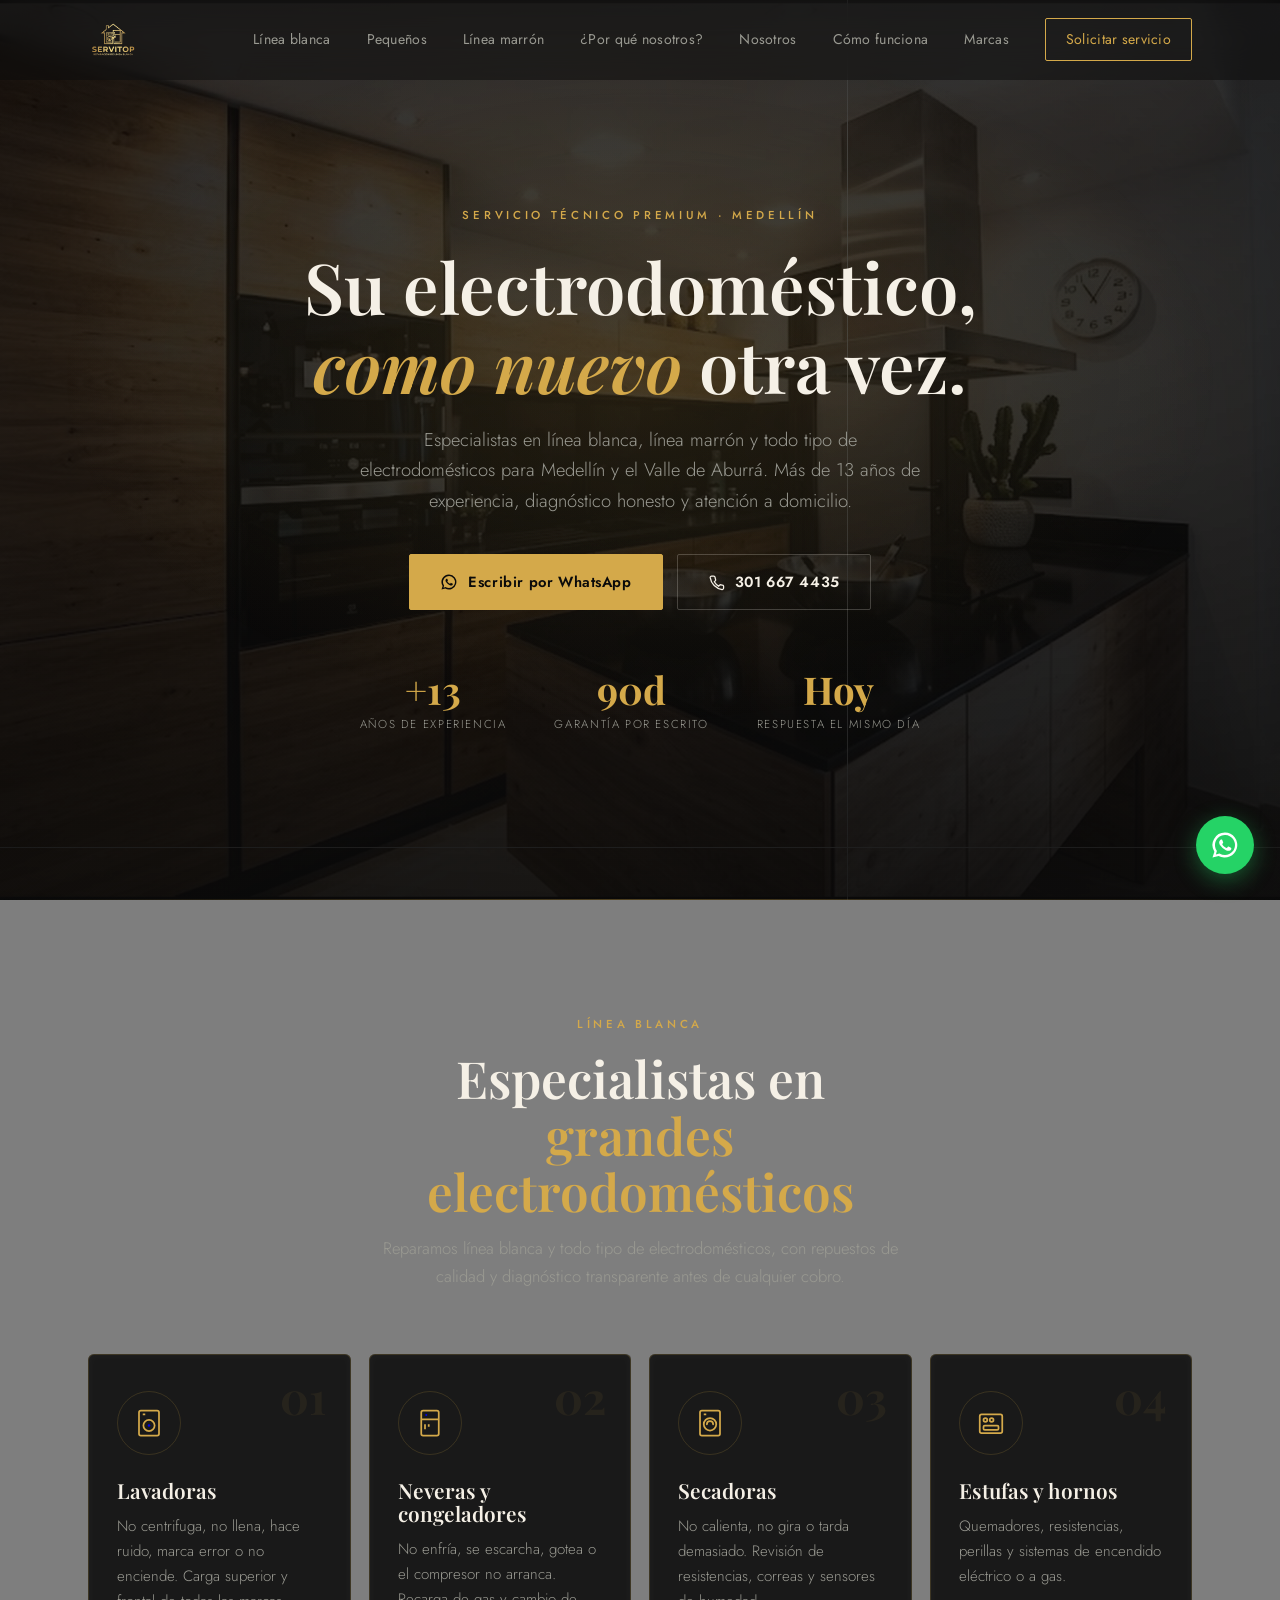
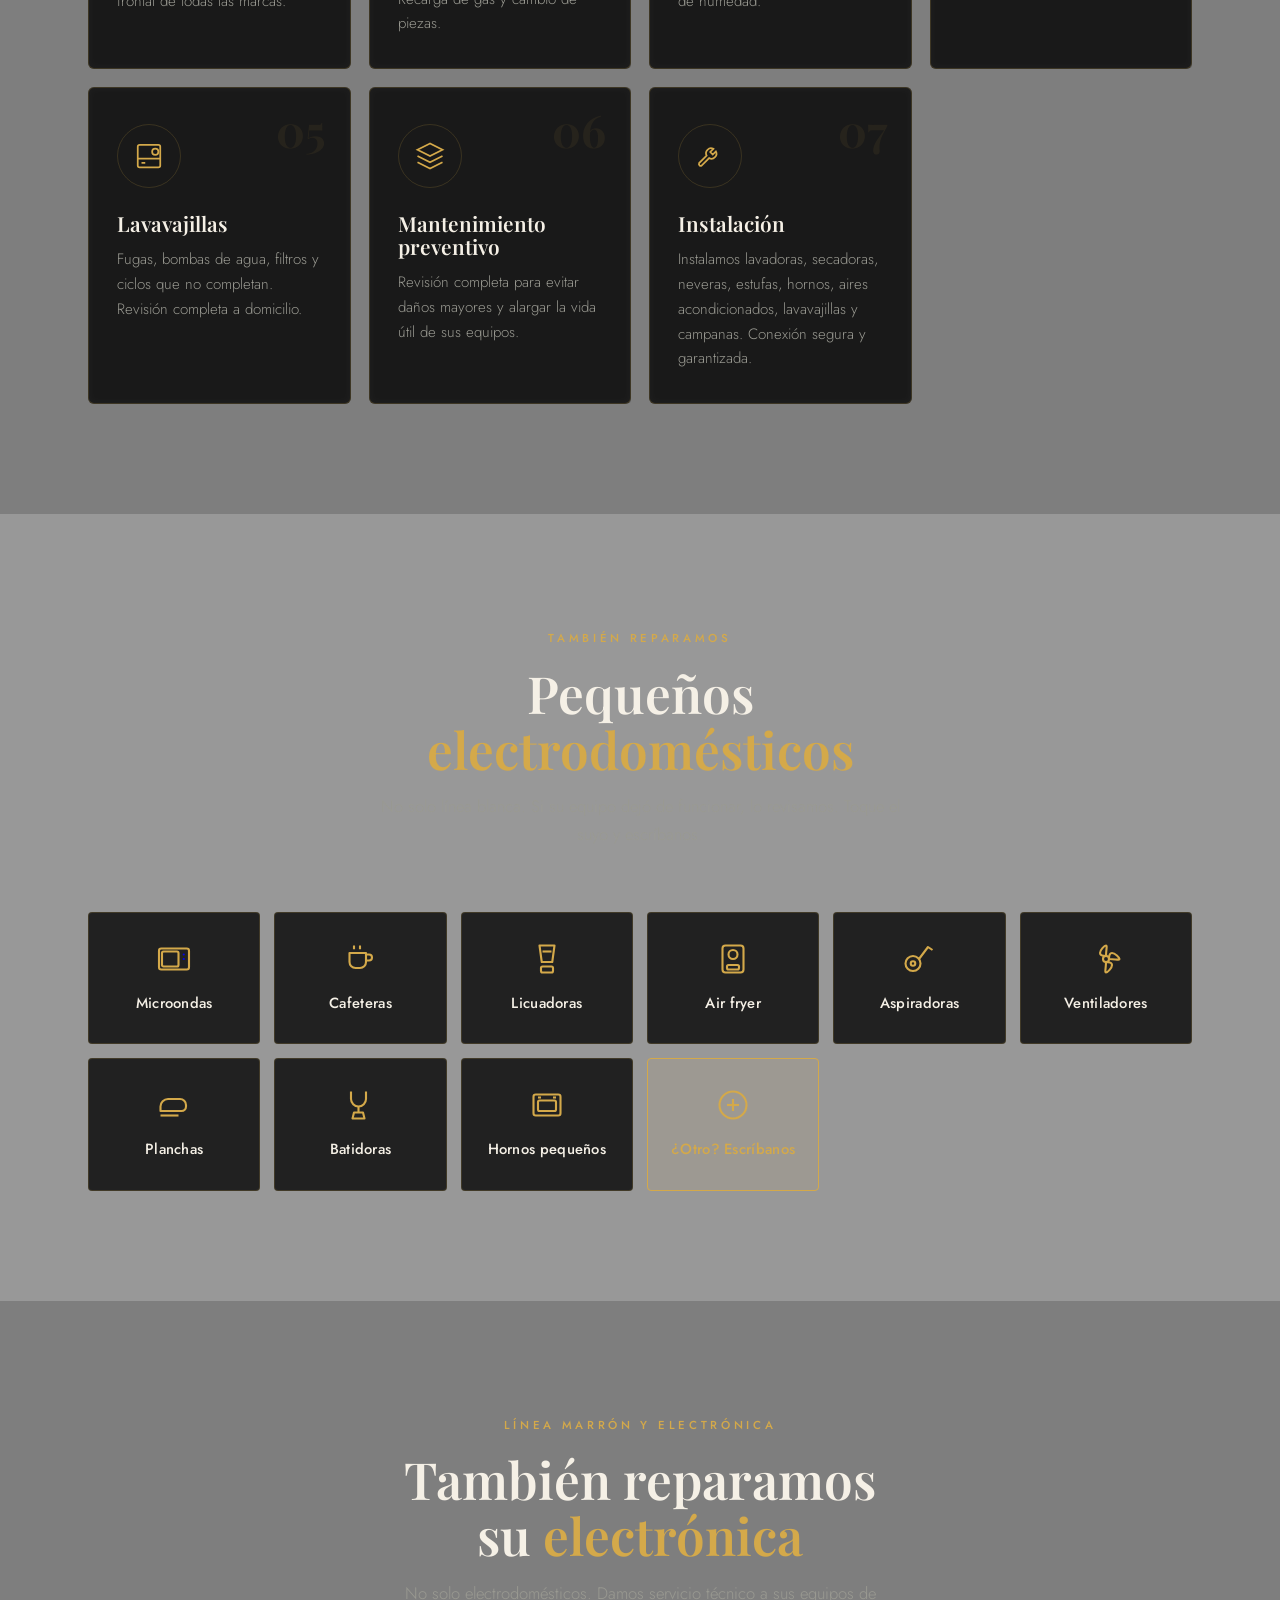
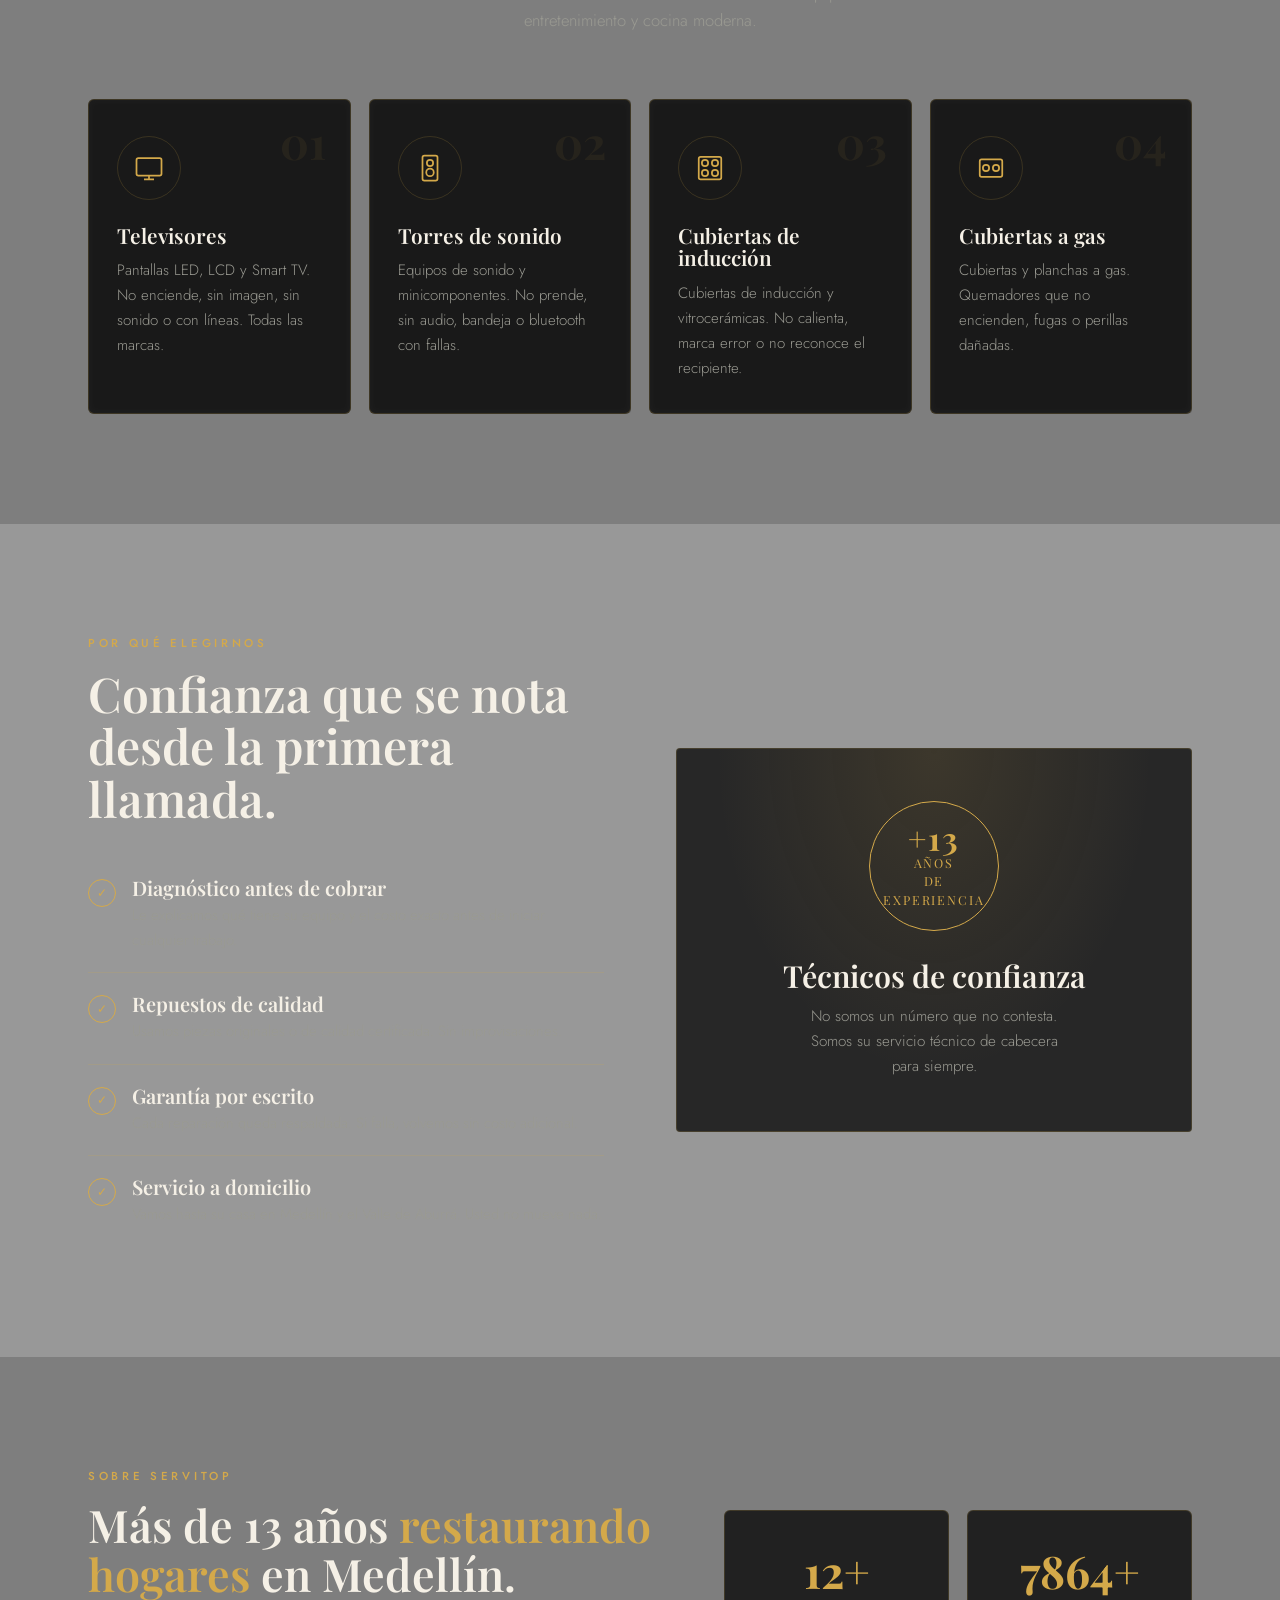
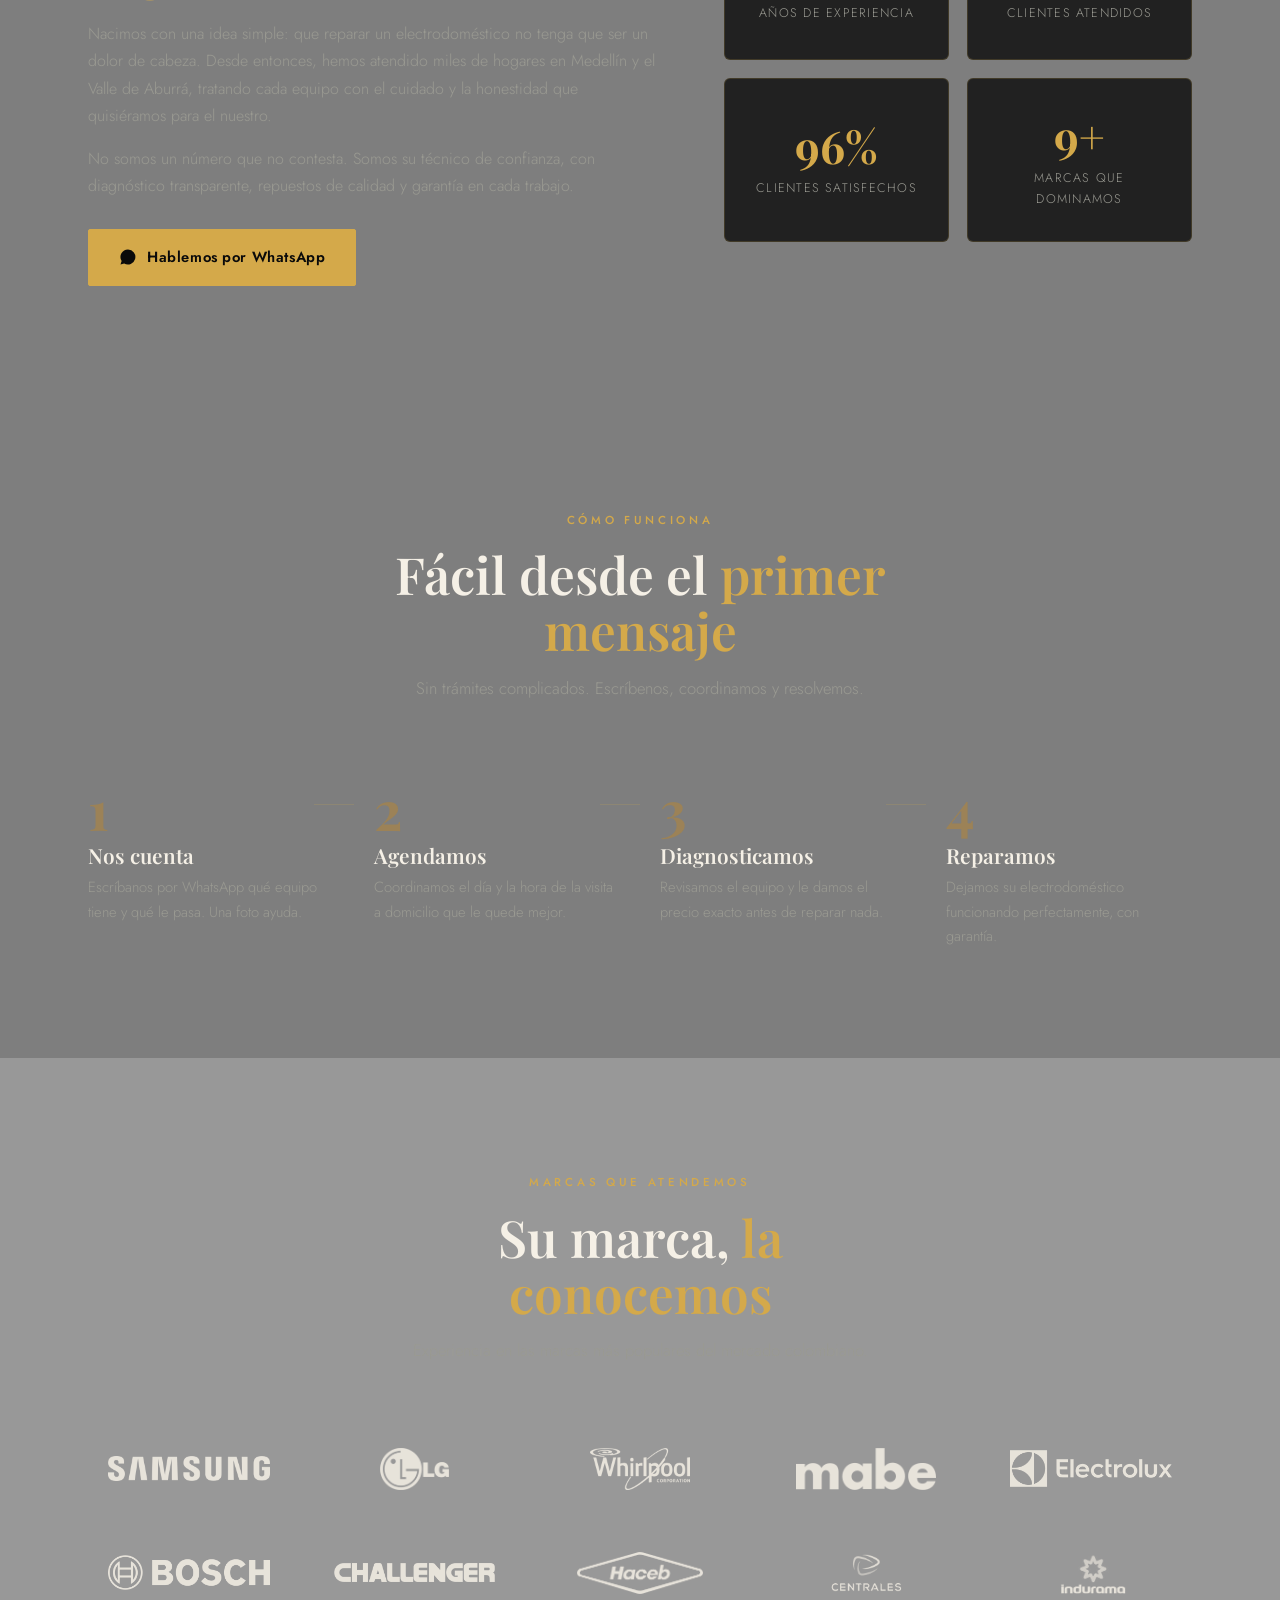
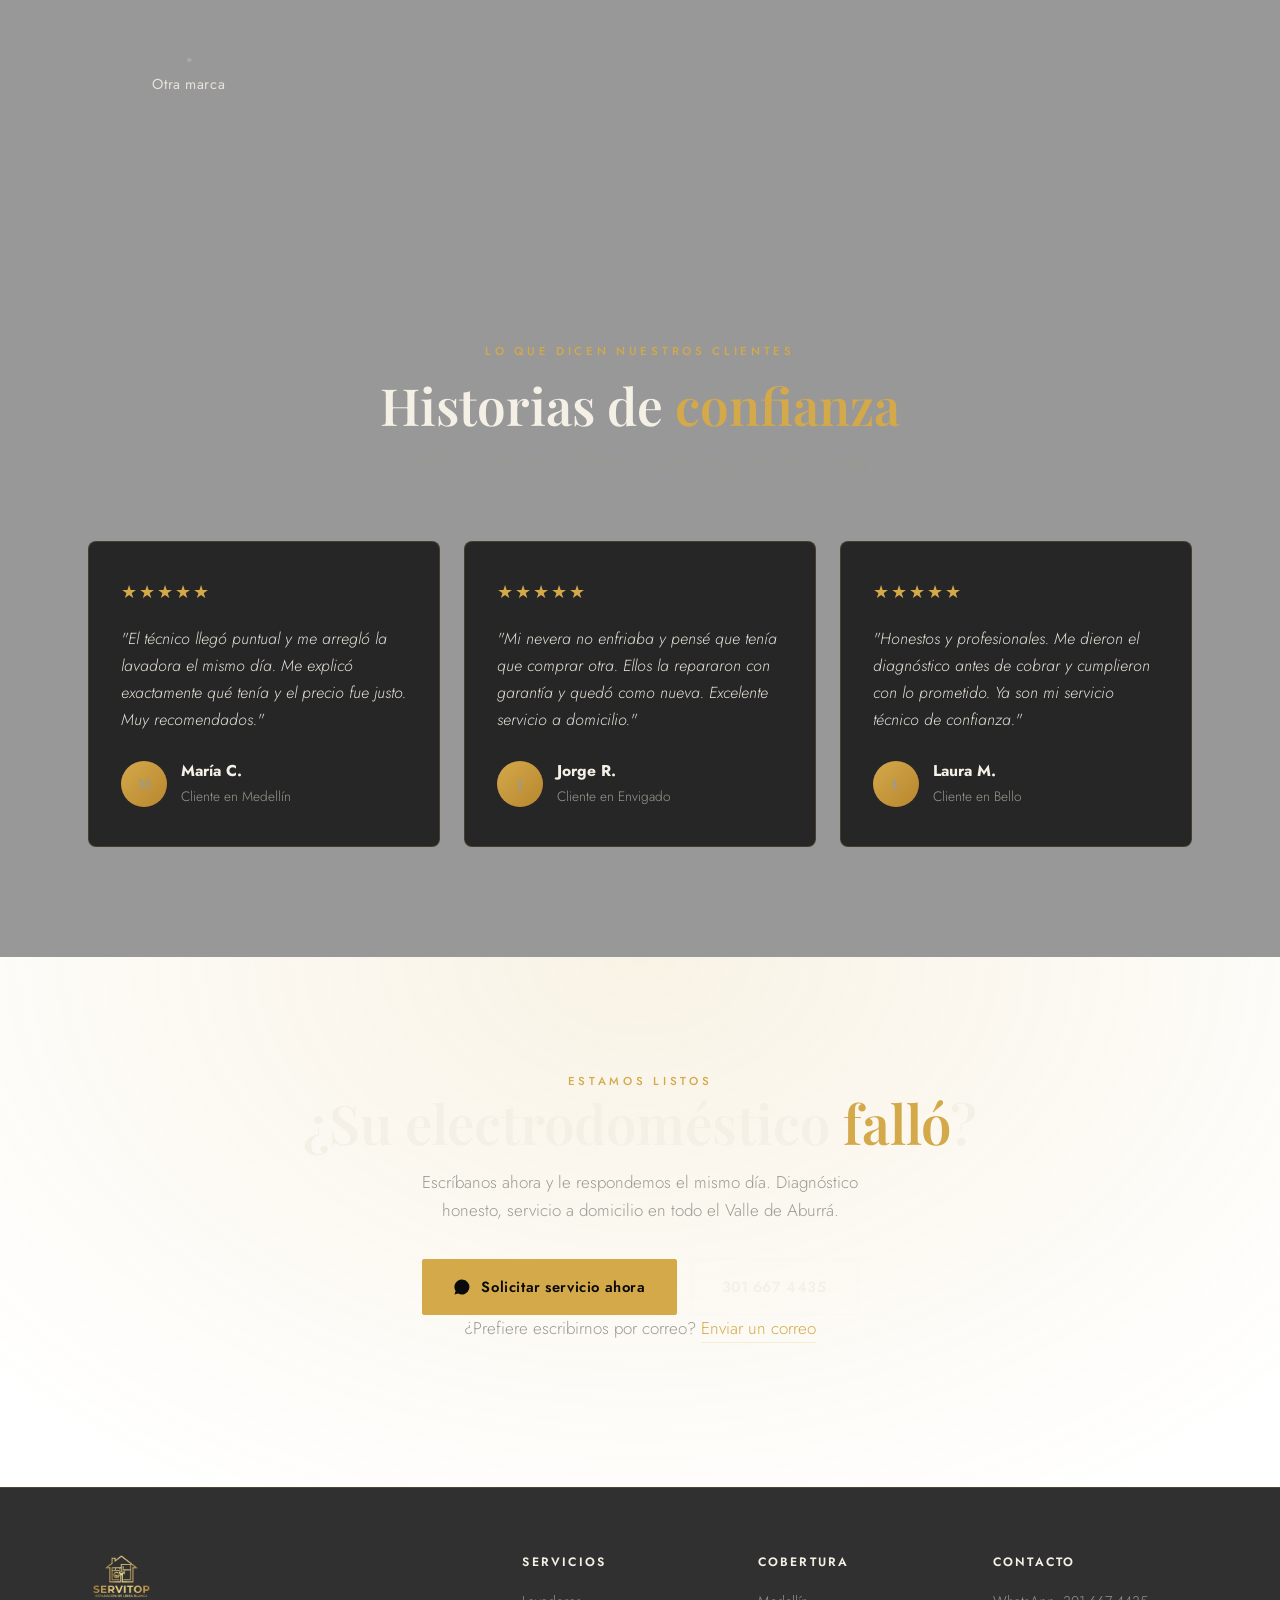
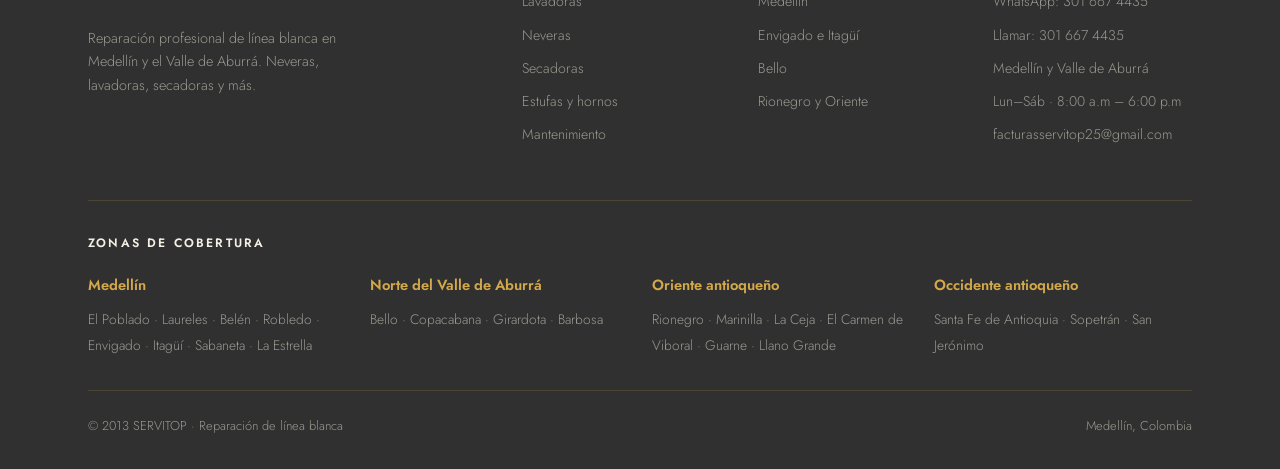
==== index.html @ 6ad22940 "Add files via upload" ====
<!DOCTYPE html>
<html lang="es">
<head>
<meta charset="UTF-8">
<meta name="viewport" content="width=device-width, initial-scale=1.0">
<title>SERVITOP | Reparación de Lavadoras, Neveras y Línea Blanca en Medellín</title>
<meta name="description" content="Servicio técnico de reparación de lavadoras, neveras, secadoras y electrodomésticos en Medellín y el Valle de Aburrá. A domicilio, garantía por escrito. ☎ 301 667 4435">
<meta name="keywords" content="reparación lavadoras Medellín, reparación neveras Medellín, servicio técnico electrodomésticos Medellín, reparación línea blanca, técnico lavadoras a domicilio, reparación secadoras Medellín, arreglo neveras Valle de Aburrá">
<meta name="author" content="SERVITOP">
<meta name="robots" content="index, follow">
<meta name="geo.region" content="CO-ANT">
<meta name="geo.placename" content="Medellín">
<link rel="canonical" href="https://servitop.co/">

<!-- Open Graph (Facebook / WhatsApp) -->
<meta property="og:type" content="website">
<meta property="og:title" content="SERVITOP | Reparación de Electrodomésticos en Medellín">
<meta property="og:description" content="Reparación de lavadoras, neveras y línea blanca a domicilio en Medellín. Diagnóstico honesto y garantía. ☎ 301 667 4435">
<meta property="og:url" content="https://servitop.co/">
<meta property="og:locale" content="es_CO">
<meta property="og:site_name" content="SERVITOP">

<!-- Twitter Card -->
<meta name="twitter:card" content="summary_large_image">
<meta name="twitter:title" content="SERVITOP | Reparación de Electrodomésticos en Medellín">
<meta name="twitter:description" content="Reparación de lavadoras, neveras y línea blanca a domicilio en Medellín. ☎ 301 667 4435">

<!-- Schema.org LocalBusiness -->
<script type="application/ld+json">
{
  "@context": "https://schema.org",
  "@type": "HomeAndConstructionBusiness",
  "@id": "https://servitop.co/",
  "name": "SERVITOP",
  "description": "Servicio técnico de reparación de electrodomésticos y línea blanca en Medellín y el Valle de Aburrá.",
  "url": "https://servitop.co/",
  "telephone": "+573016674435",
  "priceRange": "$$",
  "areaServed": {
    "@type": "City",
    "name": "Medellín"
  },
  "address": {
    "@type": "PostalAddress",
    "addressLocality": "Medellín",
    "addressRegion": "Antioquia",
    "addressCountry": "CO"
  },
  "openingHoursSpecification": {
    "@type": "OpeningHoursSpecification",
    "dayOfWeek": ["Monday","Tuesday","Wednesday","Thursday","Friday","Saturday"],
    "opens": "08:00",
    "closes": "18:00"
  },
  "makesOffer": [
    {"@type": "Offer", "itemOffered": {"@type": "Service", "name": "Reparación de lavadoras"}},
    {"@type": "Offer", "itemOffered": {"@type": "Service", "name": "Reparación de neveras y congeladores"}},
    {"@type": "Offer", "itemOffered": {"@type": "Service", "name": "Reparación de secadoras"}},
    {"@type": "Offer", "itemOffered": {"@type": "Service", "name": "Reparación de estufas y hornos"}},
    {"@type": "Offer", "itemOffered": {"@type": "Service", "name": "Reparación de electrodomésticos pequeños"}}
  ]
}
</script>
<link rel="icon" type="image/png" href="[data-uri]">
<link rel="preconnect" href="https://fonts.googleapis.com">
<link rel="preconnect" href="https://fonts.gstatic.com" crossorigin>
<link href="https://fonts.googleapis.com/css2?family=Playfair+Display:ital,wght@0,500;0,600;0,700;0,800;1,500;1,600&family=Jost:wght@300;400;500;600&display=swap" rel="stylesheet">
<style>
:root{
  --black:#0a0a0a;--carbon:#141414;--carbon2:#1c1c1c;
  --gold:#d4a94a;--gold-light:#e8cd82;--gold-deep:#b8862f;
  --cream:#f5f0e6;--grey:#9a9a92;--line:rgba(212,169,74,0.18);
}
*{margin:0;padding:0;box-sizing:border-box}
html{scroll-behavior:smooth}
body{
  background:transparent;color:var(--cream);
  font-family:'Jost',sans-serif;font-weight:300;
  line-height:1.65;overflow-x:hidden;position:relative;
}
body::before{
  content:"";position:fixed;inset:0;z-index:-2;
  background:url("[data-uri]") center/cover no-repeat;
  background-attachment:fixed;
}
body::after{
  content:"";position:fixed;inset:0;z-index:-1;
  background:linear-gradient(180deg,rgba(10,10,10,0.72),rgba(10,10,10,0.78) 40%,rgba(10,10,10,0.90)),radial-gradient(ellipse 70% 70% at 50% 45%,transparent,rgba(10,10,10,0.35)),
    radial-gradient(ellipse 80% 60% at 50% 30%,rgba(212,169,74,0.10),transparent 70%);
}
.wrap{max-width:1160px;margin:0 auto;padding:0 28px}
h1,h2,h3{font-family:'Playfair Display',serif;font-weight:600;line-height:1.1}
.gold{color:var(--gold)}
.eyebrow{font-size:0.72rem;letter-spacing:0.32em;text-transform:uppercase;color:var(--gold);font-weight:500;font-family:'Jost',sans-serif}

/* NAV */
nav{position:fixed;top:0;left:0;right:0;z-index:100;padding:18px 0;background:rgba(10,10,10,0.5);backdrop-filter:blur(16px);border-bottom:1px solid transparent;transition:all .4s}
nav.scrolled{border-bottom:1px solid var(--line);padding:12px 0;background:rgba(10,10,10,0.88)}
.nav-inner{display:flex;align-items:center;justify-content:space-between}
.nav-logo{height:38px;width:auto}
.nav-links{display:flex;gap:36px;align-items:center}
.nav-links a{color:var(--grey);text-decoration:none;font-size:0.88rem;font-weight:400;transition:color .3s;letter-spacing:0.02em}
.nav-links a:hover{color:var(--gold-light)}
.nav-cta{border:1px solid var(--gold);padding:9px 20px;border-radius:2px;color:var(--gold)!important;transition:all .3s}
.nav-cta:hover{background:var(--gold);color:var(--black)!important}
.menu-btn{display:none;background:none;border:none;color:var(--gold);cursor:pointer}

/* HERO */
.hero{
  min-height:100vh;display:flex;align-items:center;justify-content:center;
  text-align:center;padding:130px 28px 90px;
  background:radial-gradient(ellipse 65% 55% at 50% 42%,rgba(212,169,74,0.12),transparent 70%);
  position:relative;
}
.hero-content{max-width:820px;width:100%;margin:0 auto;display:flex;flex-direction:column;align-items:center;text-align:center}
.hero::after{content:"";position:absolute;bottom:0;left:0;right:0;height:1px;background:linear-gradient(90deg,transparent,var(--gold),transparent);opacity:0.35}
.hero-logo{width:min(260px,90%);margin-bottom:0;opacity:0;animation:fadeUp 1s ease .2s forwards}
.hero h1{font-size:clamp(2rem,5.5vw,4.4rem);margin:0 auto 20px;text-align:center;max-width:100%;line-height:1.12;opacity:0;animation:fadeUp 1s ease .5s forwards}
.hero h1 em{font-style:italic;color:var(--gold)}
.hero-sub{font-size:clamp(1rem,2vw,1.15rem);color:var(--grey);max-width:52ch;margin:0 auto 38px;font-weight:300;text-align:center;opacity:0;animation:fadeUp 1s ease .8s forwards}
.hero-btns{display:flex;gap:14px;flex-wrap:wrap;justify-content:center;opacity:0;animation:fadeUp 1s ease 1s forwards}
.btn{font-family:'Jost',sans-serif;font-size:0.92rem;font-weight:600;letter-spacing:0.04em;padding:15px 30px;border-radius:2px;text-decoration:none;cursor:pointer;transition:all .35s;display:inline-flex;align-items:center;gap:10px}
.btn-gold{background:var(--gold);color:var(--black);border:1px solid var(--gold)}
.btn-gold:hover{background:var(--gold-light);box-shadow:0 8px 28px rgba(212,169,74,0.28);transform:translateY(-2px)}
.btn-ghost{background:transparent;color:var(--cream);border:1px solid rgba(245,240,230,0.22)}
.btn-ghost:hover{border-color:var(--gold);color:var(--gold)}
.hero-trust{margin-top:60px;display:flex;gap:48px;flex-wrap:wrap;justify-content:center;opacity:0;animation:fadeUp 1s ease 1.3s forwards}
.trust-item{text-align:center}
.trust-num{font-family:'Playfair Display',serif;font-size:2.4rem;font-weight:700;color:var(--gold);line-height:1}
.trust-label{font-size:0.72rem;letter-spacing:0.14em;text-transform:uppercase;color:var(--grey);margin-top:6px}
@keyframes fadeUp{from{opacity:0;transform:translateY(22px)}to{opacity:1;transform:translateY(0)}}

/* SECTIONS */
section{padding:110px 0}
.sec-head{text-align:center;max-width:58ch;margin:0 auto 64px}
.sec-head h2{font-size:clamp(2rem,4.4vw,3.2rem);margin:14px 0 16px}
.sec-head p{color:var(--grey);font-size:1.04rem}

/* SERVICIOS */
.servicios{background:rgba(20,20,20,0.55);backdrop-filter:blur(2px)}
.svc-grid{display:grid;grid-template-columns:repeat(4,1fr);gap:18px}
.svc{background:rgba(18,18,18,0.85);backdrop-filter:blur(4px);padding:36px 28px 32px;border:1px solid var(--line);border-radius:6px;transition:transform .45s cubic-bezier(.22,1,.36,1),border-color .45s,background .45s,box-shadow .45s;position:relative;overflow:hidden;display:flex;flex-direction:column;text-decoration:none;cursor:pointer}
.svc::before{content:"";position:absolute;top:0;left:0;right:0;height:2px;background:linear-gradient(90deg,transparent,var(--gold),transparent);opacity:0;transition:opacity .45s}
.svc::after{content:"";position:absolute;inset:0;background:radial-gradient(circle at 50% 0%,rgba(212,169,74,0.08),transparent 60%);opacity:0;transition:opacity .45s;pointer-events:none}
.svc:hover{transform:translateY(-6px);border-color:rgba(212,169,74,0.4);background:rgba(24,24,24,0.92);box-shadow:0 18px 50px rgba(0,0,0,0.4),0 0 0 1px rgba(212,169,74,0.1)}
.svc:hover::before{opacity:1}
.svc:hover::after{opacity:1}
.svc-icon-wrap{width:64px;height:64px;border-radius:50%;border:1px solid var(--line);display:flex;align-items:center;justify-content:center;margin-bottom:24px;transition:all .45s;position:relative;z-index:1}
.svc:hover .svc-icon-wrap{border-color:var(--gold);background:rgba(212,169,74,0.06);transform:scale(1.05)}
.svc-icon{width:30px;height:30px;stroke:var(--gold);fill:none;stroke-width:1.4}
.svc h3{font-size:1.3rem;margin-bottom:12px;color:var(--cream);position:relative;z-index:1}
.svc p{color:var(--grey);font-size:0.94rem;line-height:1.65;position:relative;z-index:1}
.svc-num{position:absolute;top:20px;right:24px;font-family:'Playfair Display',serif;font-size:2.8rem;font-weight:700;color:var(--gold);opacity:0.07;line-height:1;transition:opacity .45s}
.svc:hover .svc-num{opacity:0.14}

/* POR QUÉ */
.porque{background:rgba(10,10,10,0.42)}
.porque-grid{display:grid;grid-template-columns:1fr 1fr;gap:72px;align-items:center}
.porque-left .eyebrow{display:block;margin-bottom:14px}
.porque-left h2{font-size:clamp(1.9rem,4vw,3rem);margin-bottom:32px}
.check-list{list-style:none}
.check-list li{display:flex;gap:16px;padding:20px 0;border-bottom:1px solid var(--line);align-items:flex-start}
.check-list li:last-child{border-bottom:none}
.check-ico{flex-shrink:0;width:28px;height:28px;border-radius:50%;border:1px solid var(--gold);color:var(--gold);display:flex;align-items:center;justify-content:center;font-size:0.78rem;margin-top:2px}
.check-list h3{font-size:1.25rem;margin-bottom:4px}
.check-list p{color:var(--grey);font-size:0.93rem}
.porque-card{
  background:radial-gradient(ellipse at 50% 0%,rgba(212,169,74,0.12),transparent 60%),rgba(20,20,20,0.85);
  border:1px solid var(--line);border-radius:4px;
  padding:52px 40px;text-align:center;
}
.seal{
  width:130px;height:130px;border-radius:50%;border:1px solid var(--gold);
  display:flex;flex-direction:column;align-items:center;justify-content:center;
  margin:0 auto 28px;
  font-family:'Playfair Display',serif;color:var(--gold);font-size:0.78rem;letter-spacing:0.16em;text-transform:uppercase;line-height:1.5;
}
.seal span{font-size:2rem;font-weight:700;display:block;line-height:1}
.porque-card h3{font-size:1.9rem;margin-bottom:12px}
.porque-card p{color:var(--grey);font-size:0.95rem;max-width:28ch;margin:0 auto}

/* PROCESO */
.proceso{background:rgba(20,20,20,0.55);backdrop-filter:blur(2px)}
.steps{display:grid;grid-template-columns:repeat(auto-fit,minmax(210px,1fr));gap:40px;counter-reset:step}
.step{position:relative;padding-top:16px}
.step-n{font-family:'Playfair Display',serif;font-size:3.4rem;font-weight:700;color:var(--gold-deep);opacity:0.5;line-height:1}
.step h3{font-size:1.3rem;margin:8px 0 8px}
.step p{color:var(--grey);font-size:0.92rem}
.step-line{position:absolute;top:38px;right:-20px;width:40px;height:1px;background:var(--line)}

/* MARCAS */
.marcas{background:rgba(10,10,10,0.42)}
.marcas-grid{display:grid;grid-template-columns:repeat(5,1fr);gap:24px;align-items:center}
.marca-logo{display:flex;align-items:center;justify-content:center;padding:20px;height:80px;text-decoration:none;cursor:pointer}
.marca-logo img{max-width:100%;max-height:42px;width:auto;object-fit:contain;opacity:0.85;transition:opacity .4s,transform .4s}
.marca-logo:hover img{opacity:1;transform:scale(1.08);filter:drop-shadow(0 0 8px rgba(212,169,74,0.3))}
.marca-otra{flex-direction:column;gap:10px}
.marca-otra svg{width:auto;height:48px;opacity:0.85;transition:opacity .4s,transform .4s}
.marca-otra span{color:#f5f0e6;font-size:0.9rem;font-weight:400;letter-spacing:0.04em;opacity:0.85;transition:all .4s}
.marca-otra:hover svg{opacity:1;transform:scale(1.08);filter:drop-shadow(0 0 8px rgba(212,169,74,0.3))}
.marca-otra:hover span{color:var(--gold);opacity:1}
@media(max-width:820px){.marcas-grid{grid-template-columns:repeat(3,1fr);gap:14px}.marca-logo{height:64px;padding:12px}.marca-logo img{max-height:34px}}

/* CTA */
.cta{background:radial-gradient(ellipse 70% 120% at 50% 0%,rgba(212,169,74,0.14),transparent);text-align:center}
.cta h2{font-size:clamp(2rem,5vw,3.4rem);margin-bottom:16px}
.cta p{color:var(--grey);max-width:48ch;margin:0 auto 34px;font-size:1.06rem}

/* FOOTER */
footer{background:rgba(20,20,20,0.88);border-top:1px solid var(--line);padding:64px 0 32px}
.foot-grid{display:grid;grid-template-columns:2fr 1fr 1fr 1fr;gap:36px;margin-bottom:44px}
.foot-logo{height:50px;width:auto;margin-bottom:16px}
.foot-desc{color:var(--grey);font-size:0.9rem;max-width:32ch}
.foot-col h4{font-size:0.76rem;letter-spacing:0.18em;text-transform:uppercase;color:var(--cream);margin-bottom:18px;font-weight:600}
.foot-col a,.foot-col p{color:var(--grey);font-size:0.88rem;text-decoration:none;display:block;margin-bottom:10px;transition:color .3s}
.foot-col a:hover{color:var(--gold)}
.foot-bottom{border-top:1px solid var(--line);padding-top:24px;display:flex;justify-content:space-between;flex-wrap:wrap;gap:10px;color:var(--grey);font-size:0.8rem}

/* WA FLOAT */
.wa-float{
  position:fixed;bottom:26px;right:26px;z-index:200;
  width:58px;height:58px;border-radius:50%;background:#25D366;
  display:flex;align-items:center;justify-content:center;
  box-shadow:0 6px 22px rgba(37,211,102,0.38);transition:transform .3s;
  text-decoration:none;
}
.wa-float:hover{transform:scale(1.08)}
.wa-float svg{width:30px;height:30px;fill:#fff}

@media(max-width:1100px){.svc-grid{grid-template-columns:repeat(2,1fr)}}
@media(max-width:380px){.hero h1{font-size:1.5rem}}
@media(max-width:820px){
  body::before{background-attachment:scroll}
  .hero h1{font-size:clamp(1.6rem,6.5vw,2.4rem);line-height:1.2}
  .hero{padding:120px 20px 70px}
  .svc-grid{grid-template-columns:1fr}
  .nav-links{display:none}
  .menu-btn{display:block}
  .hero{padding:100px 24px 70px;text-align:center}
  .hero-inner{grid-template-columns:1fr;gap:28px;text-align:center}
  .hero-inner>div:first-child{align-items:center}
  .hero-trust{justify-content:center!important}
  .hero-btns{justify-content:center!important}
  .porque-grid{grid-template-columns:1fr;gap:44px}
  .foot-grid{grid-template-columns:1fr 1fr;gap:24px}
  section{padding:80px 0}
  .hero-trust{gap:30px}
  .step-line{display:none}
}

/* PEQUEÑOS */
.pequenos{background:rgba(10,10,10,0.42)}
.peq-grid{display:grid;grid-template-columns:repeat(auto-fit,minmax(150px,1fr));gap:14px}
.peq{
  background:rgba(20,20,20,0.9);border:1px solid var(--line);border-radius:4px;
  padding:28px 18px;display:flex;flex-direction:column;align-items:center;gap:14px;
  text-decoration:none;transition:all .35s;cursor:pointer;
}
.peq:hover{background:rgba(28,28,28,0.98);border-color:var(--gold);transform:translateY(-3px)}
.peq-icon{width:36px;height:36px;stroke:var(--gold);fill:none;stroke-width:1.4;stroke-linejoin:round}
.peq span{color:var(--cream);font-size:0.92rem;font-weight:500;text-align:center;letter-spacing:0.02em}
.peq-more{background:rgba(212,169,74,0.08);border-color:var(--gold)}
.peq-more span{color:var(--gold)}

/* SOBRE NOSOTROS */
.sobre{background:rgba(20,20,20,0.55);backdrop-filter:blur(2px)}
.sobre-grid{display:grid;grid-template-columns:1.1fr 0.9fr;gap:64px;align-items:center}
.sobre-text .eyebrow{display:block;margin-bottom:14px}
.sobre-text h2{font-size:clamp(1.9rem,4vw,2.8rem);margin-bottom:22px}
.sobre-text p{color:var(--grey);font-size:1rem;margin-bottom:16px;line-height:1.7}
.sobre-stats{display:grid;grid-template-columns:1fr 1fr;gap:18px}
.stat-box{background:rgba(18,18,18,0.85);border:1px solid var(--line);border-radius:6px;padding:32px 24px;text-align:center;transition:border-color .4s,transform .4s;min-height:150px;display:flex;flex-direction:column;align-items:center;justify-content:center}
.stat-box:hover{border-color:rgba(212,169,74,0.4);transform:translateY(-4px)}
.stat-num{font-family:'Playfair Display',serif;font-size:2.8rem;font-weight:700;color:var(--gold);line-height:1.1;font-variant-numeric:tabular-nums;min-height:1.1em}
.stat-label{font-size:0.78rem;letter-spacing:0.1em;text-transform:uppercase;color:var(--grey);margin-top:8px}

/* TESTIMONIOS */
.testimonios{background:rgba(10,10,10,0.42)}
.testi-grid{display:grid;grid-template-columns:repeat(auto-fit,minmax(300px,1fr));gap:24px}
.testi{background:rgba(18,18,18,0.85);backdrop-filter:blur(4px);border:1px solid var(--line);border-radius:8px;padding:36px 32px;transition:all .45s cubic-bezier(.22,1,.36,1)}
.testi:hover{transform:translateY(-6px);border-color:rgba(212,169,74,0.4);box-shadow:0 18px 50px rgba(0,0,0,0.4)}
.testi-stars{color:var(--gold);font-size:1.1rem;letter-spacing:2px;margin-bottom:18px}
.testi-text{color:var(--cream);font-size:1rem;line-height:1.7;font-style:italic;margin-bottom:24px;opacity:0.92}
.testi-author{display:flex;align-items:center;gap:14px}
.testi-avatar{width:46px;height:46px;border-radius:50%;background:linear-gradient(135deg,var(--gold),var(--gold-deep));color:var(--black);display:flex;align-items:center;justify-content:center;font-family:'Playfair Display',serif;font-size:1.3rem;font-weight:700;flex-shrink:0}
.testi-author strong{color:var(--cream);font-size:0.98rem;display:block}
.testi-author span{color:var(--grey);font-size:0.85rem}

@media(max-width:820px){
  .sobre-grid{grid-template-columns:1fr;gap:40px}
  .stat-num{font-size:2.4rem}
}

.cta-mail{margin-top:26px;color:var(--grey);font-size:0.92rem}
.cta-mail a{color:var(--gold);text-decoration:none;border-bottom:1px solid var(--line);padding-bottom:2px;transition:border-color .3s}
.cta-mail a:hover{border-color:var(--gold)}

.foot-cobertura{border-top:1px solid var(--line);padding-top:32px;margin-bottom:32px}
.foot-cobertura h4{font-size:0.76rem;letter-spacing:0.18em;text-transform:uppercase;color:var(--cream);margin-bottom:20px;font-weight:600}
.cobertura-grid{display:grid;grid-template-columns:repeat(4,1fr);gap:24px}
.cob-col strong{color:var(--gold);font-size:0.92rem;display:block;margin-bottom:8px;font-weight:600}
.cob-col span{color:var(--grey);font-size:0.86rem;line-height:1.7}
@media(max-width:1000px){.cobertura-grid{grid-template-columns:repeat(2,1fr)}}
@media(max-width:600px){.cobertura-grid{grid-template-columns:1fr;gap:20px}}

/* MENÚ MÓVIL */
@media(max-width:820px){
  .nav-links{
    display:flex;flex-direction:column;position:fixed;top:0;right:-100%;
    width:78%;max-width:320px;height:100vh;
    background:rgba(12,12,12,0.98);backdrop-filter:blur(20px);
    padding:100px 32px 40px;gap:8px;
    border-left:1px solid var(--line);
    transition:right .4s cubic-bezier(.22,1,.36,1);
    z-index:150;
  }
  .nav-links.open{right:0}
  .nav-links a{font-size:1.05rem;padding:14px 0;border-bottom:1px solid var(--line);width:100%}
  .nav-links a:last-child{border-bottom:none}
  .nav-cta{text-align:center;margin-top:16px;border:1px solid var(--gold)!important}
  .menu-btn{z-index:200;position:relative}
  .menu-overlay{
    position:fixed;inset:0;background:rgba(0,0,0,0.5);
    opacity:0;visibility:hidden;transition:all .4s;z-index:140;
  }
  .menu-overlay.open{opacity:1;visibility:visible}
}

/* LÍNEA MARRÓN */
.marron{background:rgba(20,20,20,0.55);backdrop-filter:blur(2px)}
</style>
</head>
<body>

<nav id="nav">
  <div class="wrap nav-inner">
    <img class="nav-logo" src="[data-uri]" alt="SERVITOP">
    <div class="nav-links">
      <a href="#servicios">Línea blanca</a>
      <a href="#pequenos">Pequeños</a>
      <a href="#marron">Línea marrón</a>
      <a href="#porque">¿Por qué nosotros?</a>
      <a href="#sobre">Nosotros</a>
      <a href="#proceso">Cómo funciona</a>
      <a href="#marcas">Marcas</a>
      <a href="https://wa.me/573016674435?text=Hola%20SERVITOP,%20necesito%20una%20reparaci%C3%B3n" class="nav-cta" target="_blank" rel="noopener">Solicitar servicio</a>
    </div>
    <button class="menu-btn" aria-label="Menú">
      <svg width="26" height="26" viewBox="0 0 24 24" fill="none" stroke="currentColor" stroke-width="1.6"><line x1="3" y1="7" x2="21" y2="7"/><line x1="3" y1="12" x2="21" y2="12"/><line x1="3" y1="17" x2="21" y2="17"/></svg>
    </button>
  </div>
</nav>
<div class="menu-overlay" id="menuOverlay"></div>

<header class="hero">
  <div class="hero-content">
    <span class="eyebrow" style="opacity:0;animation:fadeUp 1s ease .2s forwards;display:block;margin-bottom:22px">Servicio técnico premium · Medellín</span>
    <h1 style="opacity:0;animation:fadeUp 1s ease .4s forwards">Su electrodoméstico,<br><em>como nuevo</em> otra vez.</h1>
    <p class="hero-sub" style="opacity:0;animation:fadeUp 1s ease .7s forwards;margin-left:auto;margin-right:auto">Especialistas en línea blanca, línea marrón y todo tipo de electrodomésticos para Medellín y el Valle de Aburrá. Más de 13 años de experiencia, diagnóstico honesto y atención a domicilio.</p>
    <div class="hero-btns" style="opacity:0;animation:fadeUp 1s ease 1s forwards;justify-content:center">
      <a href="https://wa.me/573016674435?text=Hola%20SERVITOP,%20necesito%20una%20reparaci%C3%B3n" class="btn btn-gold" target="_blank" rel="noopener">
        <svg width="18" height="18" viewBox="0 0 24 24" fill="currentColor"><path d="M12 2a10 10 0 0 0-8.5 15.3L2 22l4.9-1.3A10 10 0 1 0 12 2zm0 18a8 8 0 0 1-4.1-1.1l-.3-.2-2.9.8.8-2.8-.2-.3A8 8 0 1 1 12 20zm4.4-6c-.2-.1-1.4-.7-1.6-.8s-.4-.1-.5.1-.6.8-.7.9-.3.2-.5.1a6.5 6.5 0 0 1-1.9-1.2 7.3 7.3 0 0 1-1.4-1.7c-.1-.2 0-.4.1-.5l.4-.4.2-.4a.4.4 0 0 0 0-.4l-.7-1.7c-.2-.5-.4-.4-.5-.4h-.5a.9.9 0 0 0-.6.3 2.7 2.7 0 0 0-.9 2 4.7 4.7 0 0 0 1 2.5 10.8 10.8 0 0 0 4.1 3.6c.6.3 1 .4 1.4.5a3.3 3.3 0 0 0 1.5.1 2.5 2.5 0 0 0 1.6-1.1 2 2 0 0 0 .1-1.1c0-.2-.2-.2-.4-.3z"/></svg>
        Escribir por WhatsApp
      </a>
      <a href="tel:+573016674435" class="btn btn-ghost">
        <svg width="17" height="17" viewBox="0 0 24 24" fill="none" stroke="currentColor" stroke-width="1.8"><path d="M22 16.9v3a2 2 0 0 1-2.2 2A19.8 19.8 0 0 1 3.1 5.2 2 2 0 0 1 5 3h3a2 2 0 0 1 2 1.7c.1 1 .4 2 .7 2.9a2 2 0 0 1-.5 2.1l-1.3 1.3a16 16 0 0 0 6.1 6.1l1.3-1.3a2 2 0 0 1 2.1-.5c.9.3 1.9.6 2.9.7A2 2 0 0 1 22 17z"/></svg>
        301 667 4435
      </a>
    </div>
    <div class="hero-trust" style="opacity:0;animation:fadeUp 1s ease 1.3s forwards;justify-content:center">
      <div class="trust-item"><div class="trust-num">+13</div><div class="trust-label">Años de experiencia</div></div>
      <div class="trust-item"><div class="trust-num">90d</div><div class="trust-label">Garantía por escrito</div></div>
      <div class="trust-item"><div class="trust-num">Hoy</div><div class="trust-label">Respuesta el mismo día</div></div>
    </div>
  </div>
</header>

<section class="servicios" id="servicios">
  <div class="wrap">
    <div class="sec-head">
      <span class="eyebrow">Línea blanca</span>
      <h2>Especialistas en <span class="gold">grandes electrodomésticos</span></h2>
      <p>Reparamos línea blanca y todo tipo de electrodomésticos, con repuestos de calidad y diagnóstico transparente antes de cualquier cobro.</p>
    </div>
    <div class="svc-grid">
      <a class="svc" href="https://wa.me/573016674435?text=Hola%20SERVITOP,%20necesito%20reparar%20mi%20lavadora" target="_blank" rel="noopener">
        <span class="svc-num">01</span>
        <div class="svc-icon-wrap"><svg class="svc-icon" viewBox="0 0 24 24"><rect x="4" y="2" width="16" height="20" rx="1.5"/><circle cx="12" cy="14" r="4.5"/><circle cx="12" cy="14" r="1" fill="currentColor" stroke="none"/><line x1="7" y1="5" x2="9" y2="5"/></svg></div>
        <h3>Lavadoras</h3>
        <p>No centrifuga, no llena, hace ruido, marca error o no enciende. Carga superior y frontal de todas las marcas.</p>
      </a>
      <a class="svc" href="https://wa.me/573016674435?text=Hola%20SERVITOP,%20necesito%20reparar%20mi%20nevera%20o%20congelador" target="_blank" rel="noopener">
        <span class="svc-num">02</span>
        <div class="svc-icon-wrap"><svg class="svc-icon" viewBox="0 0 24 24"><rect x="5" y="2" width="14" height="20" rx="1.5"/><line x1="5" y1="9" x2="19" y2="9"/><circle cx="9" cy="5.5" r="0.8" fill="currentColor" stroke="none"/><line x1="8" y1="13" x2="8" y2="17"/><line x1="11" y1="13" x2="11" y2="15"/></svg></div>
        <h3>Neveras y congeladores</h3>
        <p>No enfría, se escarcha, gotea o el compresor no arranca. Recarga de gas y cambio de piezas.</p>
      </a>
      <a class="svc" href="https://wa.me/573016674435?text=Hola%20SERVITOP,%20necesito%20reparar%20mi%20secadora" target="_blank" rel="noopener">
        <span class="svc-num">03</span>
        <div class="svc-icon-wrap"><svg class="svc-icon" viewBox="0 0 24 24"><rect x="4" y="2" width="16" height="20" rx="1.5"/><circle cx="12" cy="13" r="5"/><path d="M9.5 13a2.5 2.5 0 0 1 5 0" stroke-linecap="round"/><line x1="7" y1="5" x2="9" y2="5"/></svg></div>
        <h3>Secadoras</h3>
        <p>No calienta, no gira o tarda demasiado. Revisión de resistencias, correas y sensores de humedad.</p>
      </a>
      <a class="svc" href="https://wa.me/573016674435?text=Hola%20SERVITOP,%20necesito%20reparar%20mi%20estufa%20u%20horno" target="_blank" rel="noopener">
        <span class="svc-num">04</span>
        <div class="svc-icon-wrap"><svg class="svc-icon" viewBox="0 0 24 24"><rect x="3" y="5" width="18" height="15" rx="1.5"/><circle cx="7.5" cy="9.5" r="1.5"/><circle cx="12.5" cy="9.5" r="1.5"/><rect x="6" y="14" width="12" height="3.5" rx="1"/></svg></div>
        <h3>Estufas y hornos</h3>
        <p>Quemadores, resistencias, perillas y sistemas de encendido eléctrico o a gas.</p>
      </a>
      <a class="svc" href="https://wa.me/573016674435?text=Hola%20SERVITOP,%20necesito%20reparar%20mi%20lavavajillas" target="_blank" rel="noopener">
        <span class="svc-num">05</span>
        <div class="svc-icon-wrap"><svg class="svc-icon" viewBox="0 0 24 24"><rect x="3" y="3" width="18" height="18" rx="1.5"/><line x1="3" y1="14" x2="21" y2="14"/><circle cx="17" cy="8.5" r="2.5"/><line x1="6" y1="17.5" x2="9" y2="17.5"/></svg></div>
        <h3>Lavavajillas</h3>
        <p>Fugas, bombas de agua, filtros y ciclos que no completan. Revisión completa a domicilio.</p>
      </a>
      <a class="svc" href="https://wa.me/573016674435?text=Hola%20SERVITOP,%20quiero%20agendar%20un%20mantenimiento%20preventivo" target="_blank" rel="noopener">
        <span class="svc-num">06</span>
        <div class="svc-icon-wrap"><svg class="svc-icon" viewBox="0 0 24 24"><path d="M12 2L2 7l10 5 10-5-10-5z"/><path d="M2 17l10 5 10-5"/><path d="M2 12l10 5 10-5"/></svg></div>
        <h3>Mantenimiento preventivo</h3>
        <p>Revisión completa para evitar daños mayores y alargar la vida útil de sus equipos.</p>
      </a>
      <a class="svc" href="https://wa.me/573016674435?text=Hola%20SERVITOP,%20necesito%20instalaci%C3%B3n%20de%20un%20electrodom%C3%A9stico" target="_blank" rel="noopener">
        <span class="svc-num">07</span>
        <div class="svc-icon-wrap"><svg class="svc-icon" viewBox="0 0 24 24"><path d="M14.7 6.3a4 4 0 0 0-5.4 5.4l-6 6a1.5 1.5 0 0 0 2 2l6-6a4 4 0 0 0 5.4-5.4l-2.5 2.5-2-2 2.5-2.5z"/></svg></div>
        <h3>Instalación</h3>
        <p>Instalamos lavadoras, secadoras, neveras, estufas, hornos, aires acondicionados, lavavajillas y campanas. Conexión segura y garantizada.</p>
      </a>
    </div>
  </div>
</section>

<section class="pequenos" id="pequenos">
  <div class="wrap">
    <div class="sec-head">
      <span class="eyebrow">También reparamos</span>
      <h2>Pequeños <span class="gold">electrodomésticos</span></h2>
      <p>No solo línea blanca. Si su equipo dejó de funcionar, lo revisamos. Toque el suyo y escríbanos.</p>
    </div>
    <div class="peq-grid">
      <a class="peq" href="https://wa.me/573016674435?text=Hola%20SERVITOP,%20necesito%20reparar%20mi%20microondas" target="_blank" rel="noopener">
        <svg class="peq-icon" viewBox="0 0 24 24"><rect x="2" y="5" width="20" height="14" rx="1.5"/><rect x="4" y="7" width="11" height="10" rx="1"/><circle cx="18.5" cy="9" r="0.7" fill="currentColor" stroke="none"/><circle cx="18.5" cy="12" r="0.7" fill="currentColor" stroke="none"/></svg>
        <span>Microondas</span>
      </a>
      <a class="peq" href="https://wa.me/573016674435?text=Hola%20SERVITOP,%20necesito%20reparar%20mi%20cafetera" target="_blank" rel="noopener">
        <svg class="peq-icon" viewBox="0 0 24 24"><path d="M5 8h11v6a4 4 0 0 1-4 4H9a4 4 0 0 1-4-4V8z"/><path d="M16 9h2a2 2 0 0 1 0 4h-2"/><line x1="8" y1="3" x2="8" y2="5.5"/><line x1="12" y1="3" x2="12" y2="5.5"/></svg>
        <span>Cafeteras</span>
      </a>
      <a class="peq" href="https://wa.me/573016674435?text=Hola%20SERVITOP,%20necesito%20reparar%20mi%20licuadora" target="_blank" rel="noopener">
        <svg class="peq-icon" viewBox="0 0 24 24"><path d="M7 3h10l-1.5 11h-7L7 3z"/><rect x="8" y="17" width="8" height="4" rx="1"/><line x1="9" y1="7" x2="15" y2="7"/></svg>
        <span>Licuadoras</span>
      </a>
      <a class="peq" href="https://wa.me/573016674435?text=Hola%20SERVITOP,%20necesito%20reparar%20mi%20air%20fryer" target="_blank" rel="noopener">
        <svg class="peq-icon" viewBox="0 0 24 24"><rect x="5" y="3" width="14" height="18" rx="2"/><rect x="8" y="16" width="8" height="3" rx="1"/><circle cx="12" cy="9" r="3"/></svg>
        <span>Air fryer</span>
      </a>
      <a class="peq" href="https://wa.me/573016674435?text=Hola%20SERVITOP,%20necesito%20reparar%20mi%20aspiradora" target="_blank" rel="noopener">
        <svg class="peq-icon" viewBox="0 0 24 24"><circle cx="8" cy="15" r="5"/><circle cx="8" cy="15" r="1.5"/><path d="M12 12l6-8 3 2"/></svg>
        <span>Aspiradoras</span>
      </a>
      <a class="peq" href="https://wa.me/573016674435?text=Hola%20SERVITOP,%20necesito%20reparar%20mi%20ventilador" target="_blank" rel="noopener">
        <svg class="peq-icon" viewBox="0 0 24 24"><circle cx="12" cy="12" r="2"/><path d="M12 10c0-4 1-7 0-7s-4 3-4 5 2 2 4 2z"/><path d="M14 12c4 0 7 1 7 0s-3-4-5-4-2 2-2 4z"/><path d="M12 14c0 4-1 7 0 7s4-3 4-5-2-2-4-2z"/></svg>
        <span>Ventiladores</span>
      </a>
      <a class="peq" href="https://wa.me/573016674435?text=Hola%20SERVITOP,%20necesito%20reparar%20mi%20plancha" target="_blank" rel="noopener">
        <svg class="peq-icon" viewBox="0 0 24 24"><path d="M3 16h14a3 3 0 0 0 3-3v-1a4 4 0 0 0-4-4H8a5 5 0 0 0-5 5v3z"/><line x1="3" y1="19" x2="15" y2="19"/></svg>
        <span>Planchas</span>
      </a>
      <a class="peq" href="https://wa.me/573016674435?text=Hola%20SERVITOP,%20necesito%20reparar%20mi%20batidora" target="_blank" rel="noopener">
        <svg class="peq-icon" viewBox="0 0 24 24"><path d="M6 3v5a5 5 0 0 0 10 0V3"/><line x1="11" y1="13" x2="11" y2="17"/><path d="M7 21h8l-1-4H8l-1 4z"/></svg>
        <span>Batidoras</span>
      </a>
      <a class="peq" href="https://wa.me/573016674435?text=Hola%20SERVITOP,%20necesito%20reparar%20un%20horno%20pequeño" target="_blank" rel="noopener">
        <svg class="peq-icon" viewBox="0 0 24 24"><rect x="3" y="5" width="18" height="14" rx="1.5"/><rect x="6" y="9" width="12" height="7" rx="1"/><line x1="6" y1="7" x2="8" y2="7"/><line x1="16" y1="7" x2="18" y2="7"/></svg>
        <span>Hornos pequeños</span>
      </a>
      <a class="peq peq-more" href="https://wa.me/573016674435?text=Hola%20SERVITOP,%20tengo%20otro%20electrodoméstico%20para%20reparar" target="_blank" rel="noopener">
        <svg class="peq-icon" viewBox="0 0 24 24"><circle cx="12" cy="12" r="9"/><line x1="12" y1="8" x2="12" y2="16"/><line x1="8" y1="12" x2="16" y2="12"/></svg>
        <span>¿Otro? Escríbanos</span>
      </a>
    </div>
  </div>
</section>

<section class="marron" id="marron">
  <div class="wrap">
    <div class="sec-head">
      <span class="eyebrow">Línea marrón y electrónica</span>
      <h2>También reparamos su <span class="gold">electrónica</span></h2>
      <p>No solo electrodomésticos. Damos servicio técnico a sus equipos de entretenimiento y cocina moderna.</p>
    </div>
    <div class="svc-grid">
      <a class="svc" href="https://wa.me/573016674435?text=Hola%20SERVITOP,%20necesito%20reparar%20mi%20televisor" target="_blank" rel="noopener">
        <span class="svc-num">01</span>
        <div class="svc-icon-wrap"><svg class="svc-icon" viewBox="0 0 24 24"><rect x="2" y="4" width="20" height="14" rx="1.5"/><line x1="8" y1="21" x2="16" y2="21"/><line x1="12" y1="18" x2="12" y2="21"/></svg></div>
        <h3>Televisores</h3>
        <p>Pantallas LED, LCD y Smart TV. No enciende, sin imagen, sin sonido o con líneas. Todas las marcas.</p>
      </a>
      <a class="svc" href="https://wa.me/573016674435?text=Hola%20SERVITOP,%20necesito%20reparar%20mi%20torre%20de%20sonido" target="_blank" rel="noopener">
        <span class="svc-num">02</span>
        <div class="svc-icon-wrap"><svg class="svc-icon" viewBox="0 0 24 24"><rect x="6" y="2" width="12" height="20" rx="1.5"/><circle cx="12" cy="8" r="2.5"/><circle cx="12" cy="15.5" r="3"/></svg></div>
        <h3>Torres de sonido</h3>
        <p>Equipos de sonido y minicomponentes. No prende, sin audio, bandeja o bluetooth con fallas.</p>
      </a>
      <a class="svc" href="https://wa.me/573016674435?text=Hola%20SERVITOP,%20necesito%20reparar%20mi%20cubierta%20de%20inducci%C3%B3n" target="_blank" rel="noopener">
        <span class="svc-num">03</span>
        <div class="svc-icon-wrap"><svg class="svc-icon" viewBox="0 0 24 24"><rect x="3" y="3" width="18" height="18" rx="1.5"/><circle cx="8" cy="8" r="2.5"/><circle cx="16" cy="8" r="2.5"/><circle cx="8" cy="16" r="2.5"/><circle cx="16" cy="16" r="2.5"/></svg></div>
        <h3>Cubiertas de inducción</h3>
        <p>Cubiertas de inducción y vitrocerámicas. No calienta, marca error o no reconoce el recipiente.</p>
      </a>
      <a class="svc" href="https://wa.me/573016674435?text=Hola%20SERVITOP,%20necesito%20reparar%20mi%20cubierta" target="_blank" rel="noopener">
        <span class="svc-num">04</span>
        <div class="svc-icon-wrap"><svg class="svc-icon" viewBox="0 0 24 24"><rect x="3" y="5" width="18" height="14" rx="1.5"/><circle cx="8" cy="12" r="2.5"/><circle cx="16" cy="12" r="2.5"/></svg></div>
        <h3>Cubiertas a gas</h3>
        <p>Cubiertas y planchas a gas. Quemadores que no encienden, fugas o perillas dañadas.</p>
      </a>
    </div>
  </div>
</section>

<section class="porque" id="porque">
  <div class="wrap porque-grid">
    <div class="porque-left">
      <span class="eyebrow">Por qué elegirnos</span>
      <h2>Confianza que se nota desde la primera llamada.</h2>
      <ul class="check-list">
        <li>
          <span class="check-ico">✓</span>
          <div><h3>Diagnóstico antes de cobrar</h3><p>Le explicamos qué tiene su equipo y el costo exacto antes de iniciar cualquier trabajo.</p></div>
        </li>
        <li>
          <span class="check-ico">✓</span>
          <div><h3>Repuestos de calidad</h3><p>Usamos piezas originales o de calidad certificada. Sin improvisaciones.</p></div>
        </li>
        <li>
          <span class="check-ico">✓</span>
          <div><h3>Garantía por escrito</h3><p>Cada reparación queda respaldada. Si falla, volvemos sin costo adicional.</p></div>
        </li>
        <li>
          <span class="check-ico">✓</span>
          <div><h3>Servicio a domicilio</h3><p>Vamos hasta su casa en Medellín y el Valle de Aburrá. Usted no mueve nada.</p></div>
        </li>
      </ul>
    </div>
    <div class="porque-card">
      <div class="seal"><span>+13</span>años<br>de experiencia</div>
      <h3>Técnicos de confianza</h3>
      <p>No somos un número que no contesta. Somos su servicio técnico de cabecera para siempre.</p>
    </div>
  </div>
</section>

<section class="sobre" id="sobre">
  <div class="wrap sobre-grid">
    <div class="sobre-text">
      <span class="eyebrow">Sobre SERVITOP</span>
      <h2>Más de 13 años <span class="gold">restaurando hogares</span> en Medellín.</h2>
      <p>Nacimos con una idea simple: que reparar un electrodoméstico no tenga que ser un dolor de cabeza. Desde entonces, hemos atendido miles de hogares en Medellín y el Valle de Aburrá, tratando cada equipo con el cuidado y la honestidad que quisiéramos para el nuestro.</p>
      <p>No somos un número que no contesta. Somos su técnico de confianza, con diagnóstico transparente, repuestos de calidad y garantía en cada trabajo.</p>
      <a href="https://wa.me/573016674435?text=Hola%20SERVITOP,%20necesito%20una%20reparaci%C3%B3n" class="btn btn-gold" target="_blank" rel="noopener" style="margin-top:14px">
        <svg width="18" height="18" viewBox="0 0 24 24" fill="currentColor"><path d="M12 2a10 10 0 0 0-8.5 15.3L2 22l4.9-1.3A10 10 0 1 0 12 2z"/></svg>
        Hablemos por WhatsApp
      </a>
    </div>
    <div class="sobre-stats">
      <div class="stat-box"><div class="stat-num" data-target="13" data-suffix="+">0</div><div class="stat-label">Años de experiencia</div></div>
      <div class="stat-box"><div class="stat-num" data-target="8000" data-suffix="+">0</div><div class="stat-label">Clientes atendidos</div></div>
      <div class="stat-box"><div class="stat-num" data-target="98" data-suffix="%">0</div><div class="stat-label">Clientes satisfechos</div></div>
      <div class="stat-box"><div class="stat-num" data-target="10" data-suffix="+">0</div><div class="stat-label">Marcas que dominamos</div></div>
    </div>
  </div>
</section>

<section class="proceso" id="proceso">
  <div class="wrap">
    <div class="sec-head">
      <span class="eyebrow">Cómo funciona</span>
      <h2>Fácil desde el <span class="gold">primer mensaje</span></h2>
      <p>Sin trámites complicados. Escríbenos, coordinamos y resolvemos.</p>
    </div>
    <div class="steps">
      <div class="step">
        <div class="step-n">1</div>
        <h3>Nos cuenta</h3>
        <p>Escríbanos por WhatsApp qué equipo tiene y qué le pasa. Una foto ayuda.</p>
        <div class="step-line"></div>
      </div>
      <div class="step">
        <div class="step-n">2</div>
        <h3>Agendamos</h3>
        <p>Coordinamos el día y la hora de la visita a domicilio que le quede mejor.</p>
        <div class="step-line"></div>
      </div>
      <div class="step">
        <div class="step-n">3</div>
        <h3>Diagnosticamos</h3>
        <p>Revisamos el equipo y le damos el precio exacto antes de reparar nada.</p>
        <div class="step-line"></div>
      </div>
      <div class="step">
        <div class="step-n">4</div>
        <h3>Reparamos</h3>
        <p>Dejamos su electrodoméstico funcionando perfectamente, con garantía.</p>
      </div>
    </div>
  </div>
</section>

<section class="marcas" id="marcas">
  <div class="wrap">
    <div class="sec-head">
      <span class="eyebrow">Marcas que atendemos</span>
      <h2>Su marca, <span class="gold">la conocemos</span></h2>
      <p>Experiencia en las marcas más populares del mercado colombiano.</p>
    </div>
    <div class="marcas-grid">
      <a class="marca-logo" href="https://wa.me/573016674435?text=Hola%20SERVITOP,%20mi%20electrodom%C3%A9stico%20Samsung%20necesita%20servicio%20t%C3%A9cnico" target="_blank" rel="noopener"><img src="[data-uri]" alt="Samsung" loading="lazy"></a>
      <a class="marca-logo" href="https://wa.me/573016674435?text=Hola%20SERVITOP,%20mi%20electrodom%C3%A9stico%20LG%20necesita%20servicio%20t%C3%A9cnico" target="_blank" rel="noopener"><img src="[data-uri]" alt="LG" loading="lazy"></a>
      <a class="marca-logo" href="https://wa.me/573016674435?text=Hola%20SERVITOP,%20mi%20electrodom%C3%A9stico%20Whirlpool%20necesita%20servicio%20t%C3%A9cnico" target="_blank" rel="noopener"><img src="[data-uri]" alt="Whirlpool" loading="lazy"></a>
      <a class="marca-logo" href="https://wa.me/573016674435?text=Hola%20SERVITOP,%20mi%20electrodom%C3%A9stico%20Mabe%20necesita%20servicio%20t%C3%A9cnico" target="_blank" rel="noopener"><img src="[data-uri]" alt="Mabe" loading="lazy"></a>
      <a class="marca-logo" href="https://wa.me/573016674435?text=Hola%20SERVITOP,%20mi%20electrodom%C3%A9stico%20Electrolux%20necesita%20servicio%20t%C3%A9cnico" target="_blank" rel="noopener"><img src="[data-uri]" alt="Electrolux" loading="lazy"></a>
      <a class="marca-logo" href="https://wa.me/573016674435?text=Hola%20SERVITOP,%20mi%20electrodom%C3%A9stico%20Bosch%20necesita%20servicio%20t%C3%A9cnico" target="_blank" rel="noopener"><img src="[data-uri]" alt="Bosch" loading="lazy"></a>
      <a class="marca-logo" href="https://wa.me/573016674435?text=Hola%20SERVITOP,%20mi%20electrodom%C3%A9stico%20Challenger%20necesita%20servicio%20t%C3%A9cnico" target="_blank" rel="noopener"><img src="[data-uri]" alt="Challenger" loading="lazy"></a>
      <a class="marca-logo" href="https://wa.me/573016674435?text=Hola%20SERVITOP,%20mi%20electrodom%C3%A9stico%20Haceb%20necesita%20servicio%20t%C3%A9cnico" target="_blank" rel="noopener"><img src="[data-uri]" alt="Haceb" loading="lazy"></a>
      <a class="marca-logo" href="https://wa.me/573016674435?text=Hola%20SERVITOP,%20mi%20electrodom%C3%A9stico%20Centrales%20necesita%20servicio%20t%C3%A9cnico" target="_blank" rel="noopener"><img src="[data-uri]" alt="Centrales" loading="lazy"></a>
      <a class="marca-logo" href="https://wa.me/573016674435?text=Hola%20SERVITOP,%20mi%20electrodom%C3%A9stico%20Indurama%20necesita%20servicio%20t%C3%A9cnico" target="_blank" rel="noopener"><img src="[data-uri]" alt="Indurama" loading="lazy"></a>
      <a class="marca-logo marca-otra" href="https://wa.me/573016674435?text=Hola%20SERVITOP,%20mi%20electrodom%C3%A9stico%20de%20otra%20marca%20necesita%20servicio%20t%C3%A9cnico" target="_blank" rel="noopener">
        <svg viewBox="0 0 60 60" fill="none" stroke="#f5f0e6" stroke-width="2.2" stroke-linecap="round">
          <circle cx="30" cy="30" r="18"/>
          <line x1="30" y1="23" x2="30" y2="37"/>
          <line x1="23" y1="30" x2="37" y2="30"/>
        </svg>
        <span>Otra marca</span>
      </a>
    </div>
  </div>
</section>

<section class="testimonios" id="testimonios">
  <div class="wrap">
    <div class="sec-head">
      <span class="eyebrow">Lo que dicen nuestros clientes</span>
      <h2>Historias de <span class="gold">confianza</span></h2>
      <p>La satisfacción de nuestros clientes es nuestra mejor carta de presentación.</p>
    </div>
    <div class="testi-grid">
      <div class="testi">
        <div class="testi-stars">★★★★★</div>
        <p class="testi-text">"El técnico llegó puntual y me arregló la lavadora el mismo día. Me explicó exactamente qué tenía y el precio fue justo. Muy recomendados."</p>
        <div class="testi-author"><span class="testi-avatar">M</span><div><strong>María C.</strong><span>Cliente en Medellín</span></div></div>
      </div>
      <div class="testi">
        <div class="testi-stars">★★★★★</div>
        <p class="testi-text">"Mi nevera no enfriaba y pensé que tenía que comprar otra. Ellos la repararon con garantía y quedó como nueva. Excelente servicio a domicilio."</p>
        <div class="testi-author"><span class="testi-avatar">J</span><div><strong>Jorge R.</strong><span>Cliente en Envigado</span></div></div>
      </div>
      <div class="testi">
        <div class="testi-stars">★★★★★</div>
        <p class="testi-text">"Honestos y profesionales. Me dieron el diagnóstico antes de cobrar y cumplieron con lo prometido. Ya son mi servicio técnico de confianza."</p>
        <div class="testi-author"><span class="testi-avatar">L</span><div><strong>Laura M.</strong><span>Cliente en Bello</span></div></div>
      </div>
    </div>
  </div>
</section>

<section class="cta" id="contacto">
  <div class="wrap">
    <span class="eyebrow">Estamos listos</span>
    <h2>¿Su electrodoméstico <span class="gold">falló</span>?</h2>
    <p>Escríbanos ahora y le respondemos el mismo día. Diagnóstico honesto, servicio a domicilio en todo el Valle de Aburrá.</p>
    <div class="hero-btns" style="justify-content:center">
      <a href="https://wa.me/573016674435?text=Hola%20SERVITOP,%20necesito%20una%20reparaci%C3%B3n" class="btn btn-gold" target="_blank" rel="noopener">
        <svg width="18" height="18" viewBox="0 0 24 24" fill="currentColor"><path d="M12 2a10 10 0 0 0-8.5 15.3L2 22l4.9-1.3A10 10 0 1 0 12 2z"/></svg>
        Solicitar servicio ahora
      </a>
      <a href="tel:+573016674435" class="btn btn-ghost">301 667 4435</a>
    </div>
    <p class="cta-mail">¿Prefiere escribirnos por correo? <a href="mailto:facturasservitop25@gmail.com?subject=Solicitud%20de%20servicio%20-%20SERVITOP">Enviar un correo</a></p>
  </div>
</section>

<footer>
  <div class="wrap">
    <div class="foot-grid">
      <div>
        <img class="foot-logo" src="[data-uri]" alt="SERVITOP">
        <p class="foot-desc">Reparación profesional de línea blanca en Medellín y el Valle de Aburrá. Neveras, lavadoras, secadoras y más.</p>
      </div>
      <div class="foot-col">
        <h4>Servicios</h4>
        <a href="#servicios">Lavadoras</a>
        <a href="#servicios">Neveras</a>
        <a href="#servicios">Secadoras</a>
        <a href="#servicios">Estufas y hornos</a>
        <a href="#servicios">Mantenimiento</a>
      </div>
            <div class="foot-col">
        <h4>Cobertura</h4>
        <a href="servicio-tecnico-electrodomesticos-medellin.html">Medellín</a>
        <a href="servicio-tecnico-envigado-itagui.html">Envigado e Itagüí</a>
        <a href="servicio-tecnico-bello.html">Bello</a>
        <a href="servicio-tecnico-rionegro-oriente.html">Rionegro y Oriente</a>
      </div>
      <div class="foot-col">
        <h4>Contacto</h4>
        <a href="https://wa.me/573016674435?text=Hola%20SERVITOP,%20necesito%20una%20reparaci%C3%B3n" target="_blank" rel="noopener">WhatsApp: 301 667 4435</a>
        <a href="tel:+573016674435">Llamar: 301 667 4435</a>
        <p>Medellín y Valle de Aburrá</p>
        <p>Lun–Sáb · 8:00 a.m – 6:00 p.m</p>
              <a href="mailto:facturasservitop25@gmail.com?subject=Solicitud%20de%20servicio%20-%20SERVITOP">facturasservitop25@gmail.com</a>
      </div>
    </div>
        <div class="foot-cobertura">
      <h4>Zonas de cobertura</h4>
      <div class="cobertura-grid">
        <div class="cob-col">
          <strong>Medellín</strong>
          <span>El Poblado · Laureles · Belén · Robledo · Envigado · Itagüí · Sabaneta · La Estrella</span>
        </div>
        <div class="cob-col">
          <strong>Norte del Valle de Aburrá</strong>
          <span>Bello · Copacabana · Girardota · Barbosa</span>
        </div>
        <div class="cob-col">
          <strong>Oriente antioqueño</strong>
          <span>Rionegro · Marinilla · La Ceja · El Carmen de Viboral · Guarne · Llano Grande</span>
        </div>
        <div class="cob-col">
          <strong>Occidente antioqueño</strong>
          <span>Santa Fe de Antioquia · Sopetrán · San Jerónimo</span>
        </div>
      </div>
    </div>
    <div class="foot-bottom">
      <span>© 2013 SERVITOP · Reparación de línea blanca</span>
      <span>Medellín, Colombia</span>
    </div>
  </div>
</footer>

<a class="wa-float" href="https://wa.me/573016674435?text=Hola%20SERVITOP,%20necesito%20una%20reparaci%C3%B3n" target="_blank" rel="noopener" aria-label="Escribir por WhatsApp">
  <svg viewBox="0 0 24 24"><path d="M12 2a10 10 0 0 0-8.5 15.3L2 22l4.9-1.3A10 10 0 1 0 12 2zm0 18a8 8 0 0 1-4.1-1.1l-.3-.2-2.9.8.8-2.8-.2-.3A8 8 0 1 1 12 20zm4.4-6c-.2-.1-1.4-.7-1.6-.8s-.4-.1-.5.1-.6.8-.7.9-.3.2-.5.1a6.5 6.5 0 0 1-1.9-1.2 7.3 7.3 0 0 1-1.4-1.7c-.1-.2 0-.4.1-.5l.4-.4.2-.4a.4.4 0 0 0 0-.4l-.7-1.7c-.2-.5-.4-.4-.5-.4h-.5a.9.9 0 0 0-.6.3 2.7 2.7 0 0 0-.9 2 4.7 4.7 0 0 0 1 2.5 10.8 10.8 0 0 0 4.1 3.6c.6.3 1 .4 1.4.5a3.3 3.3 0 0 0 1.5.1 2.5 2.5 0 0 0 1.6-1.1 2 2 0 0 0 .1-1.1c0-.2-.2-.2-.4-.3z"/></svg>
</a>

<script>
const nav = document.getElementById('nav');
window.addEventListener('scroll', () => nav.classList.toggle('scrolled', window.scrollY > 40));
</script>

<script>
// Contador animado al hacer scroll (sin saltos de layout)
const counters = document.querySelectorAll('.stat-num');
counters.forEach(el => {
  // Reservar el ancho final desde el inicio para evitar reflow
  const target = parseInt(el.dataset.target);
  const suffix = el.dataset.suffix || '';
  el.style.display = 'inline-block';
  el.style.minWidth = (String(target).length + suffix.length) * 0.62 + 'em';
  el.textContent = '0' + suffix;
});
const animateCounter = (el) => {
  const target = parseInt(el.dataset.target);
  const suffix = el.dataset.suffix || '';
  let current = 0;
  const duration = 1600;
  const startTime = performance.now();
  const tick = (now) => {
    const progress = Math.min((now - startTime) / duration, 1);
    // easing suave
    const eased = 1 - Math.pow(1 - progress, 3);
    current = Math.floor(target * eased);
    el.textContent = current + suffix;
    if (progress < 1) {
      requestAnimationFrame(tick);
    } else {
      el.textContent = target + suffix;
    }
  };
  requestAnimationFrame(tick);
};
const observer = new IntersectionObserver((entries) => {
  entries.forEach(entry => {
    if (entry.isIntersecting) {
      animateCounter(entry.target);
      observer.unobserve(entry.target);
    }
  });
}, { threshold: 0.4 });
counters.forEach(c => observer.observe(c));
</script>

<script>
// Menú móvil
const menuBtn = document.querySelector('.menu-btn');
const navLinks = document.querySelector('.nav-links');
const menuOverlay = document.getElementById('menuOverlay');
function toggleMenu(){
  navLinks.classList.toggle('open');
  menuOverlay.classList.toggle('open');
}
if(menuBtn){
  menuBtn.addEventListener('click', toggleMenu);
  menuOverlay.addEventListener('click', toggleMenu);
  // Cerrar al hacer clic en un enlace
  navLinks.querySelectorAll('a').forEach(a => a.addEventListener('click', () => {
    navLinks.classList.remove('open');
    menuOverlay.classList.remove('open');
  }));
}
</script>
</body>
</html>
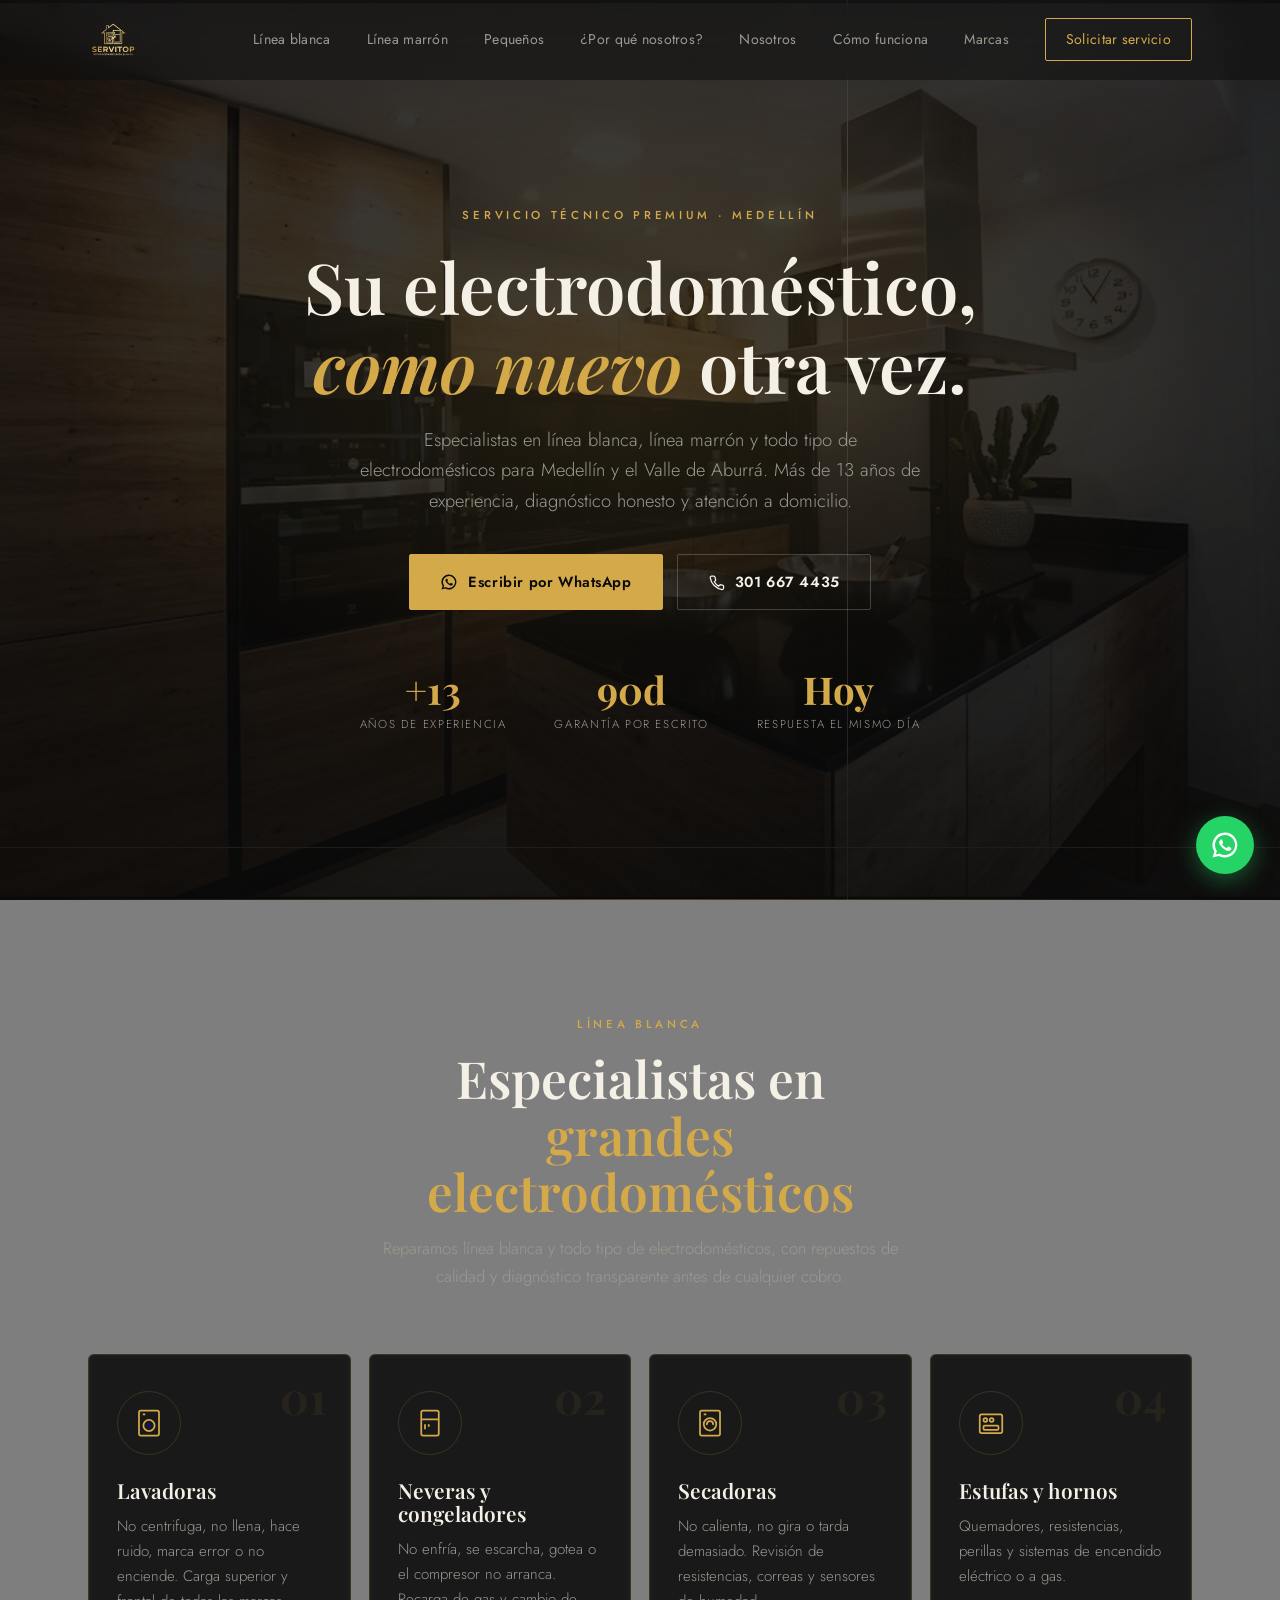
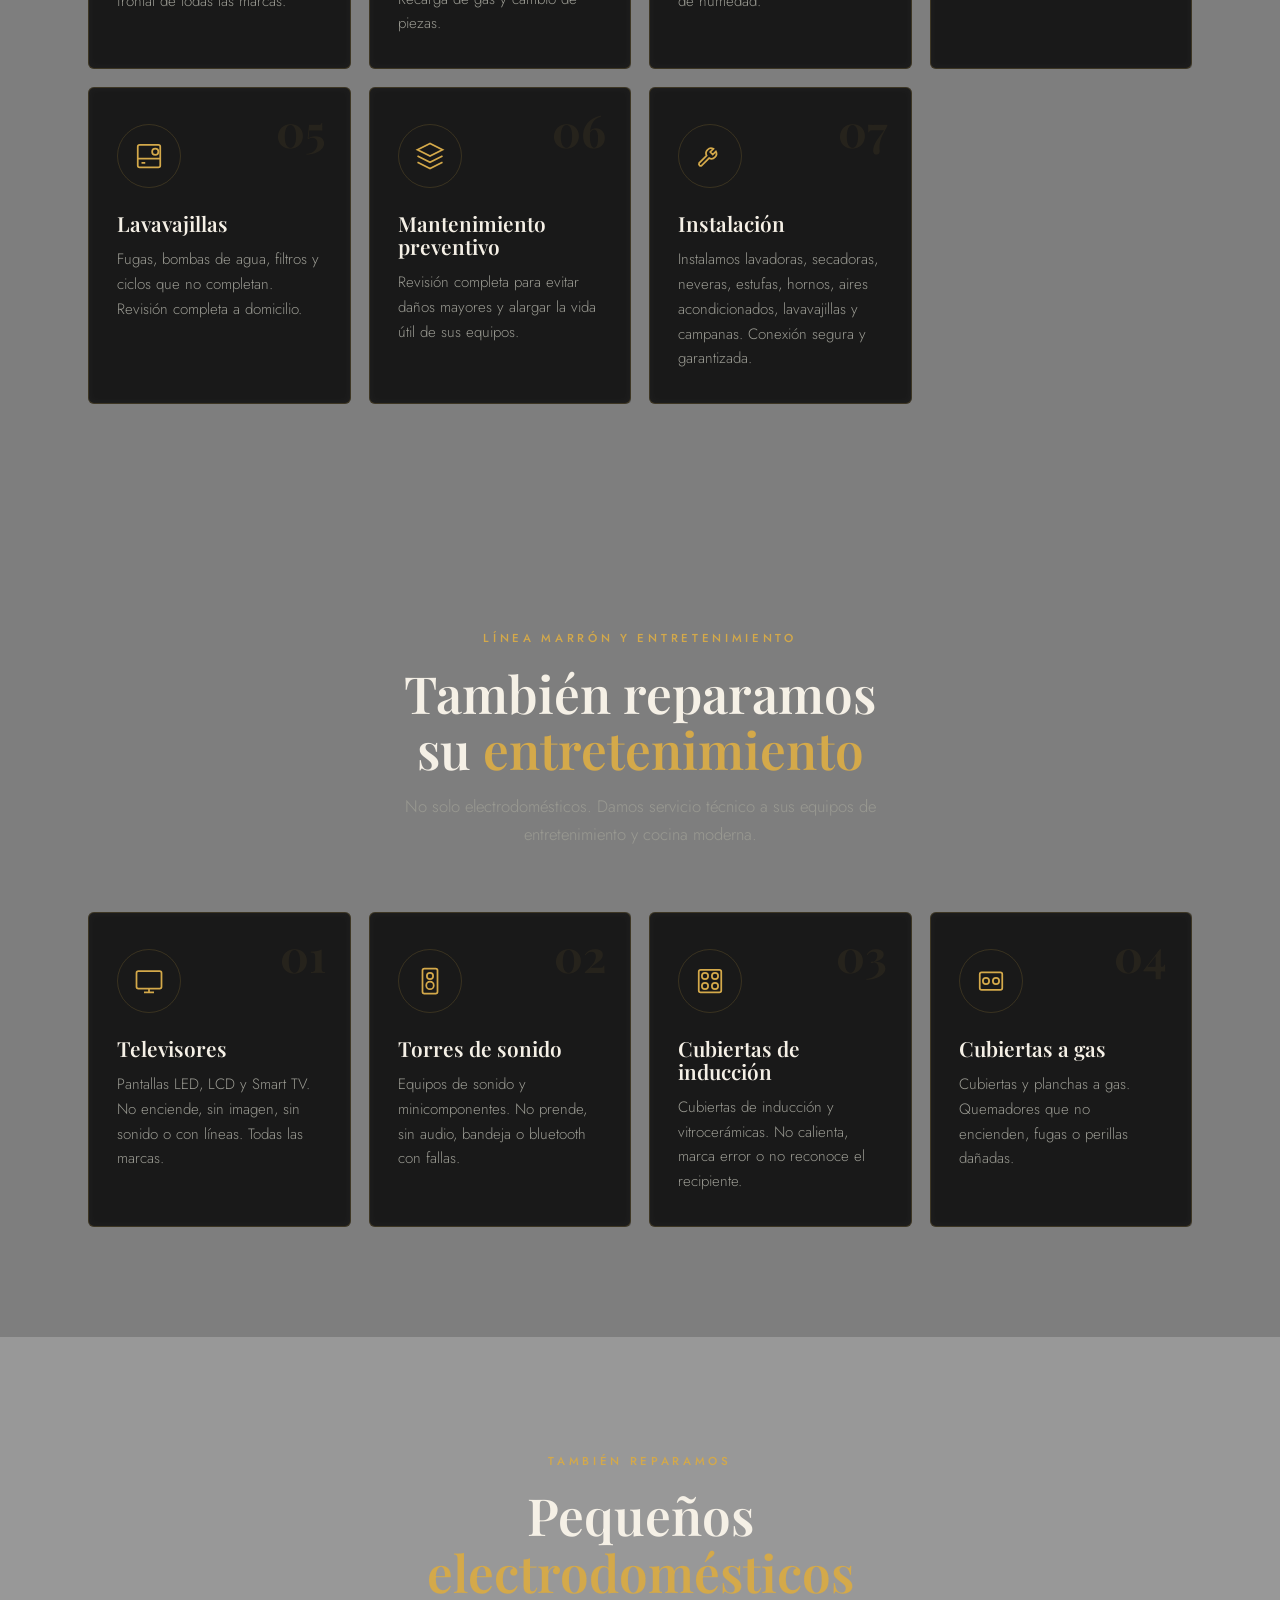
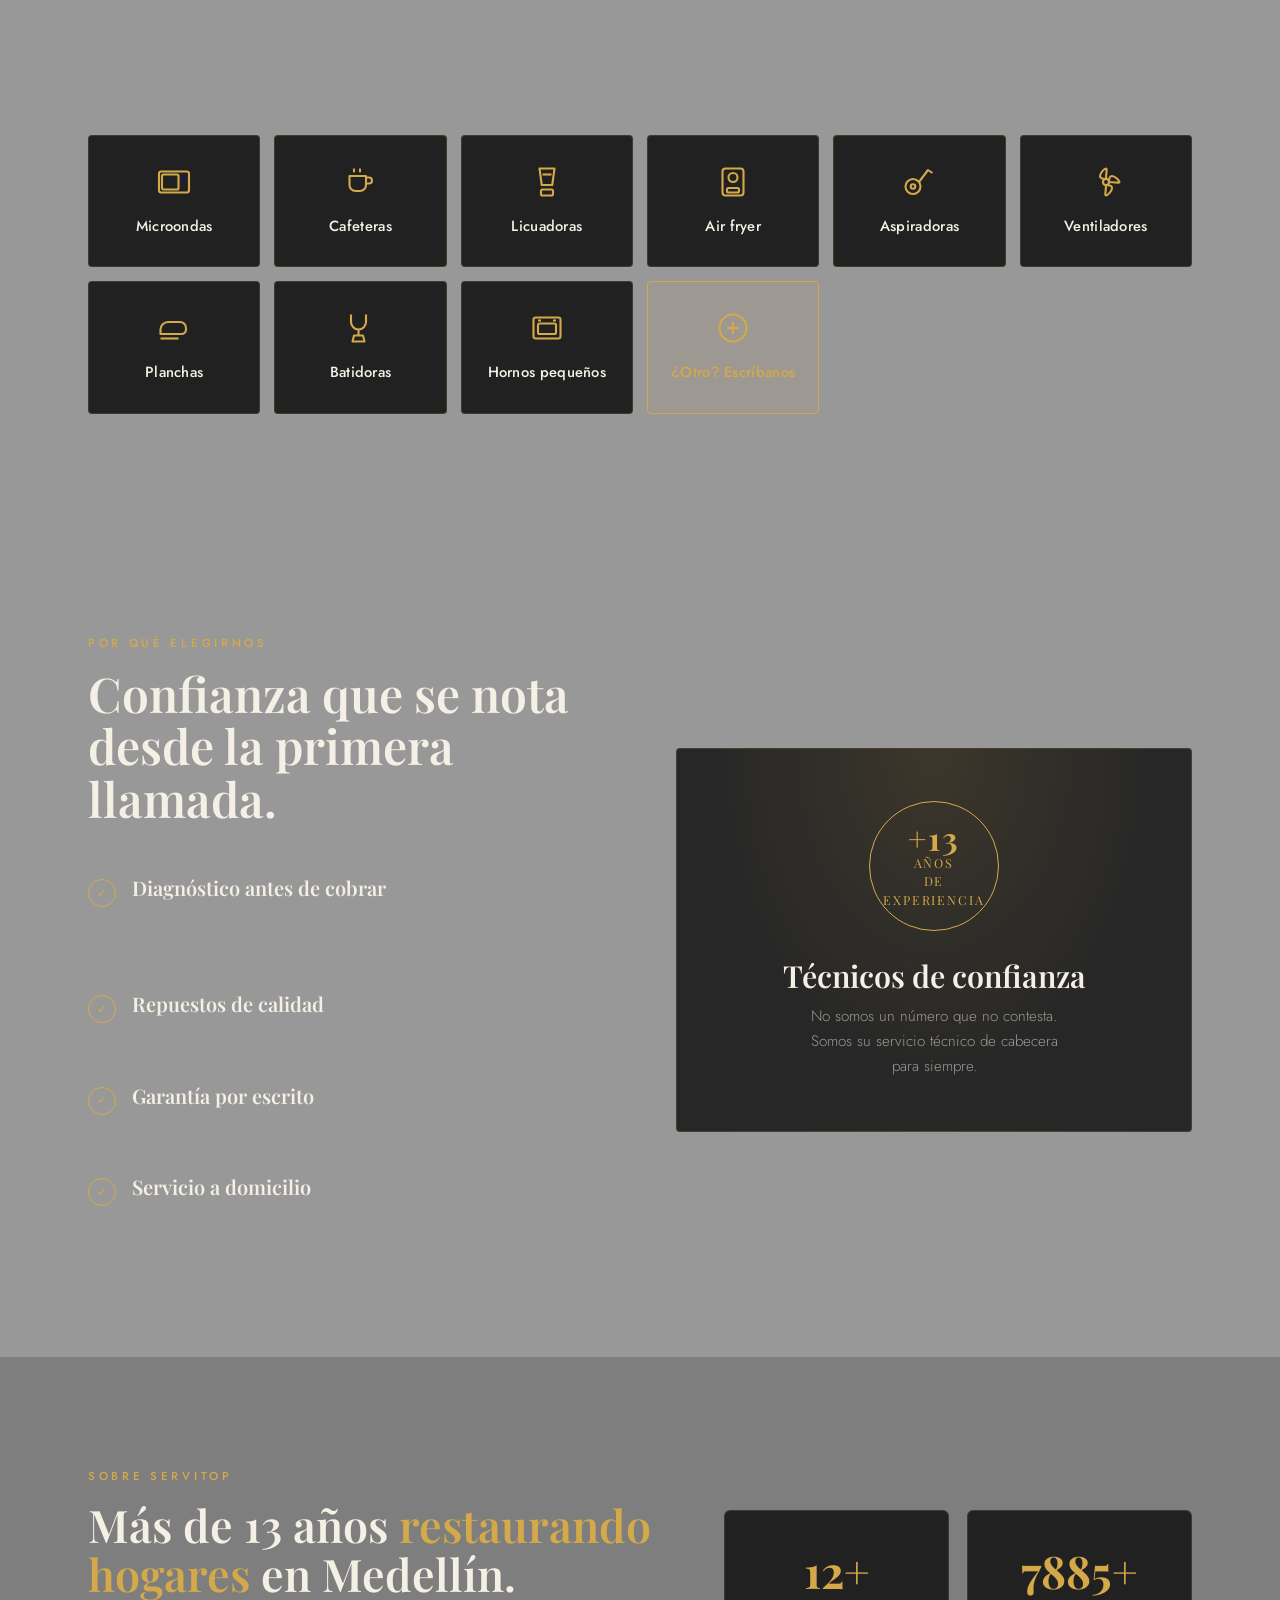
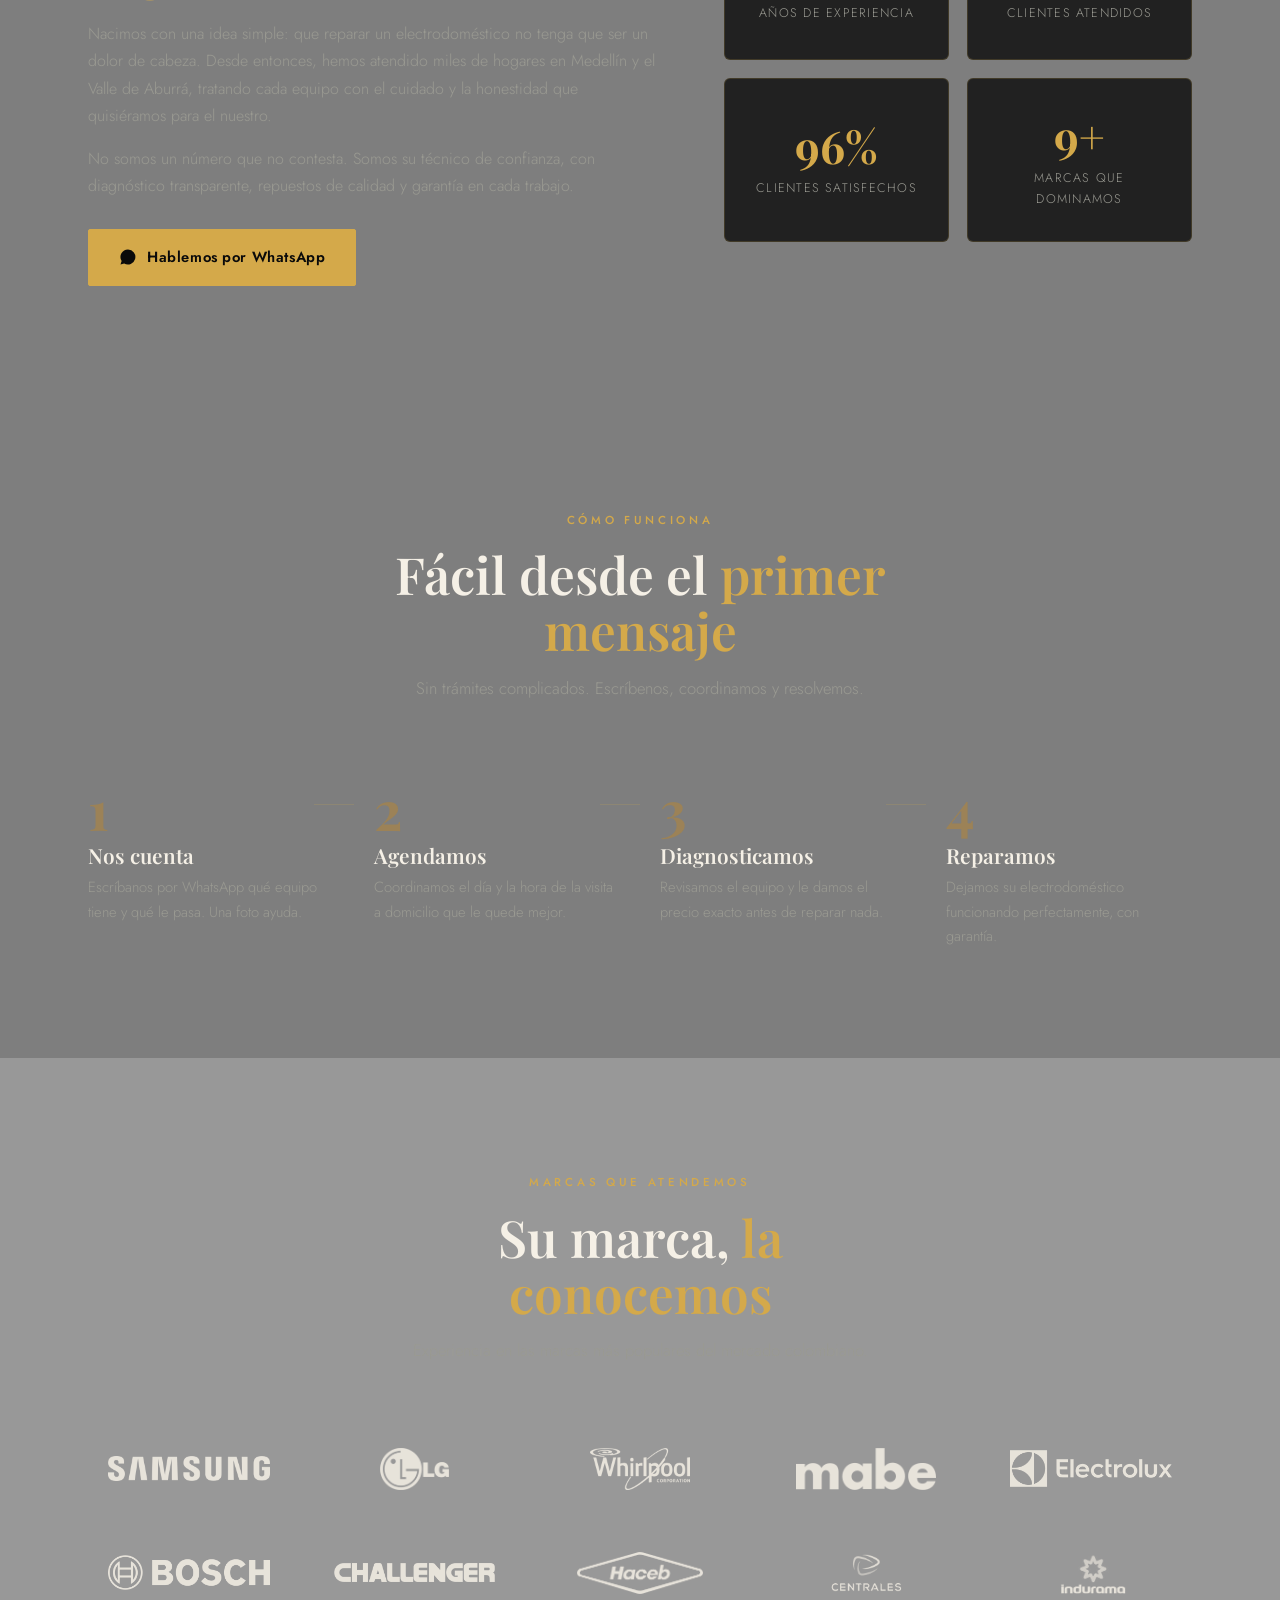
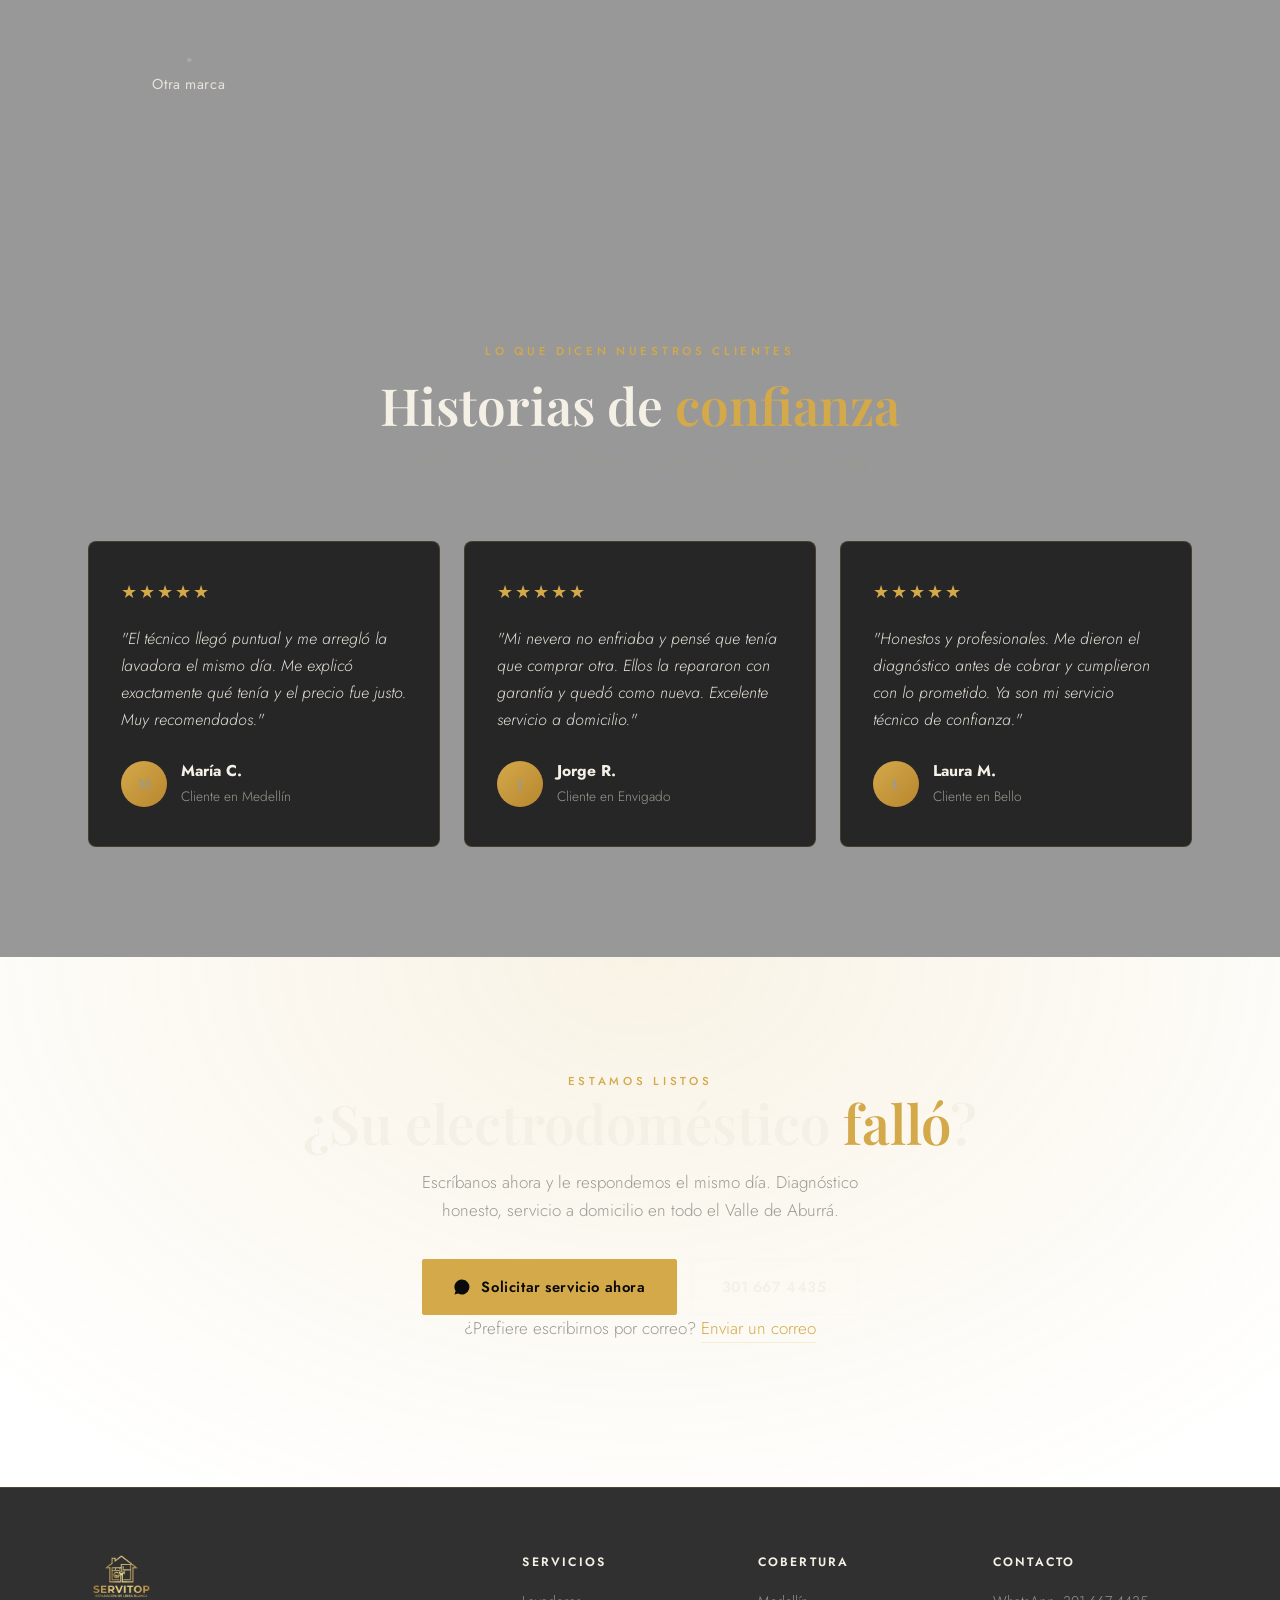
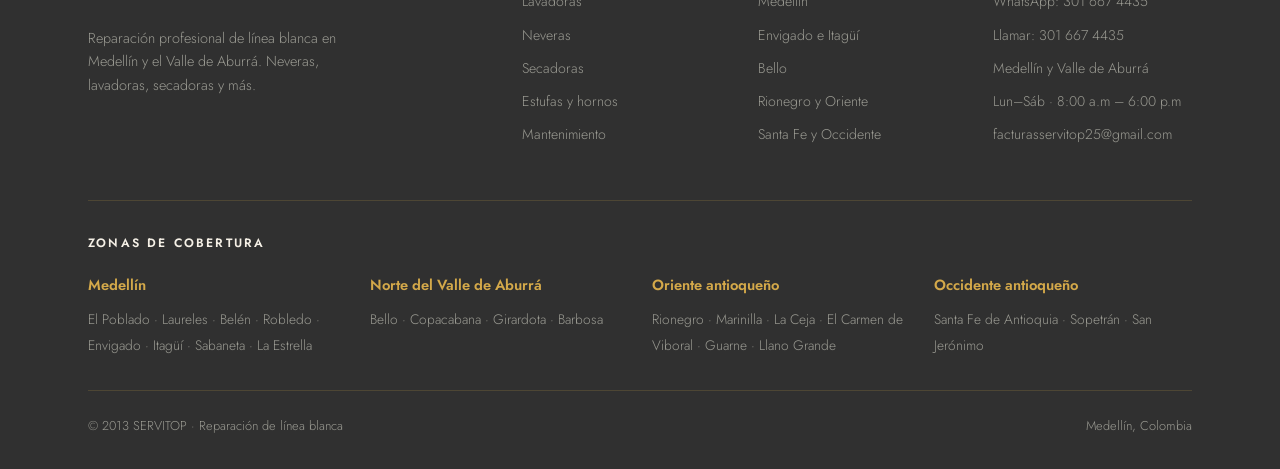
==== commit 2b1e63a0: "Add files via upload" ====
--- a/index.html
+++ b/index.html
@@ -3,9 +3,9 @@
 <head>
 <meta charset="UTF-8">
 <meta name="viewport" content="width=device-width, initial-scale=1.0">
-<title>SERVITOP | Reparación de Lavadoras, Neveras y Línea Blanca en Medellín</title>
-<meta name="description" content="Servicio técnico de reparación de lavadoras, neveras, secadoras y electrodomésticos en Medellín y el Valle de Aburrá. A domicilio, garantía por escrito. ☎ 301 667 4435">
-<meta name="keywords" content="reparación lavadoras Medellín, reparación neveras Medellín, servicio técnico electrodomésticos Medellín, reparación línea blanca, técnico lavadoras a domicilio, reparación secadoras Medellín, arreglo neveras Valle de Aburrá">
+<title>SERVITOP | Reparación de Electrodomésticos, TV e Instalación en Medellín</title>
+<meta name="description" content="Reparación e instalación de lavadoras, neveras, televisores, cubiertas de inducción y línea blanca en Medellín, Valle de Aburrá, oriente y occidente antioqueño. A domicilio, con garantía. ☎ 301 667 4435">
+<meta name="keywords" content="reparación lavadoras Medellín, reparación neveras Medellín, reparación televisores Medellín, reparación cubiertas de inducción Medellín, servicio técnico electrodomésticos Medellín, instalación electrodomésticos Medellín, reparación línea blanca, reparación línea marrón, técnico a domicilio Valle de Aburrá, servicio técnico Rionegro, servicio técnico Santa Fe de Antioquia, reparación torres de sonido">
 <meta name="author" content="SERVITOP">
 <meta name="robots" content="index, follow">
 <meta name="geo.region" content="CO-ANT">
@@ -14,8 +14,8 @@
 
 <!-- Open Graph (Facebook / WhatsApp) -->
 <meta property="og:type" content="website">
-<meta property="og:title" content="SERVITOP | Reparación de Electrodomésticos en Medellín">
-<meta property="og:description" content="Reparación de lavadoras, neveras y línea blanca a domicilio en Medellín. Diagnóstico honesto y garantía. ☎ 301 667 4435">
+<meta property="og:title" content="SERVITOP | Reparación e Instalación de Electrodomésticos en Medellín">
+<meta property="og:description" content="Reparación e instalación de electrodomésticos, TV, sonido y cubiertas a domicilio en Medellín y Antioquia. Garantía. ☎ 301 667 4435">
 <meta property="og:url" content="https://servitop.co/">
 <meta property="og:locale" content="es_CO">
 <meta property="og:site_name" content="SERVITOP">
@@ -36,10 +36,17 @@
   "url": "https://servitop.co/",
   "telephone": "+573016674435",
   "priceRange": "$$",
-  "areaServed": {
-    "@type": "City",
-    "name": "Medellín"
-  },
+  "areaServed": [
+    {"@type": "City", "name": "Medellín"},
+    {"@type": "City", "name": "Envigado"},
+    {"@type": "City", "name": "Itagüí"},
+    {"@type": "City", "name": "Bello"},
+    {"@type": "City", "name": "Rionegro"},
+    {"@type": "City", "name": "Santa Fe de Antioquia"},
+    {"@type": "AdministrativeArea", "name": "Valle de Aburrá"},
+    {"@type": "AdministrativeArea", "name": "Oriente antioqueño"},
+    {"@type": "AdministrativeArea", "name": "Occidente antioqueño"}
+  ],
   "address": {
     "@type": "PostalAddress",
     "addressLocality": "Medellín",
@@ -57,7 +64,13 @@
     {"@type": "Offer", "itemOffered": {"@type": "Service", "name": "Reparación de neveras y congeladores"}},
     {"@type": "Offer", "itemOffered": {"@type": "Service", "name": "Reparación de secadoras"}},
     {"@type": "Offer", "itemOffered": {"@type": "Service", "name": "Reparación de estufas y hornos"}},
-    {"@type": "Offer", "itemOffered": {"@type": "Service", "name": "Reparación de electrodomésticos pequeños"}}
+    {"@type": "Offer", "itemOffered": {"@type": "Service", "name": "Reparación de lavavajillas"}},
+    {"@type": "Offer", "itemOffered": {"@type": "Service", "name": "Reparación de electrodomésticos pequeños"}},
+    {"@type": "Offer", "itemOffered": {"@type": "Service", "name": "Reparación de televisores"}},
+    {"@type": "Offer", "itemOffered": {"@type": "Service", "name": "Reparación de torres de sonido"}},
+    {"@type": "Offer", "itemOffered": {"@type": "Service", "name": "Reparación de cubiertas de inducción"}},
+    {"@type": "Offer", "itemOffered": {"@type": "Service", "name": "Instalación de electrodomésticos"}},
+    {"@type": "Offer", "itemOffered": {"@type": "Service", "name": "Mantenimiento preventivo"}}
   ]
 }
 </script>
@@ -337,8 +350,8 @@
     <img class="nav-logo" src="[data-uri]" alt="SERVITOP">
     <div class="nav-links">
       <a href="#servicios">Línea blanca</a>
+      <a href="#marron">Línea marrón</a>
       <a href="#pequenos">Pequeños</a>
-      <a href="#marron">Línea marrón</a>
       <a href="#porque">¿Por qué nosotros?</a>
       <a href="#sobre">Nosotros</a>
       <a href="#proceso">Cómo funciona</a>
@@ -429,6 +442,42 @@
   </div>
 </section>
 
+<section class="marron" id="marron">
+  <div class="wrap">
+    <div class="sec-head">
+      <span class="eyebrow">Línea marrón y entretenimiento</span>
+      <h2>También reparamos su <span class="gold">entretenimiento</span></h2>
+      <p>No solo electrodomésticos. Damos servicio técnico a sus equipos de entretenimiento y cocina moderna.</p>
+    </div>
+    <div class="svc-grid">
+      <a class="svc" href="https://wa.me/573016674435?text=Hola%20SERVITOP,%20necesito%20reparar%20mi%20televisor" target="_blank" rel="noopener">
+        <span class="svc-num">01</span>
+        <div class="svc-icon-wrap"><svg class="svc-icon" viewBox="0 0 24 24"><rect x="2" y="4" width="20" height="14" rx="1.5"/><line x1="8" y1="21" x2="16" y2="21"/><line x1="12" y1="18" x2="12" y2="21"/></svg></div>
+        <h3>Televisores</h3>
+        <p>Pantallas LED, LCD y Smart TV. No enciende, sin imagen, sin sonido o con líneas. Todas las marcas.</p>
+      </a>
+      <a class="svc" href="https://wa.me/573016674435?text=Hola%20SERVITOP,%20necesito%20reparar%20mi%20torre%20de%20sonido" target="_blank" rel="noopener">
+        <span class="svc-num">02</span>
+        <div class="svc-icon-wrap"><svg class="svc-icon" viewBox="0 0 24 24"><rect x="6" y="2" width="12" height="20" rx="1.5"/><circle cx="12" cy="8" r="2.5"/><circle cx="12" cy="15.5" r="3"/></svg></div>
+        <h3>Torres de sonido</h3>
+        <p>Equipos de sonido y minicomponentes. No prende, sin audio, bandeja o bluetooth con fallas.</p>
+      </a>
+      <a class="svc" href="https://wa.me/573016674435?text=Hola%20SERVITOP,%20necesito%20reparar%20mi%20cubierta%20de%20inducci%C3%B3n" target="_blank" rel="noopener">
+        <span class="svc-num">03</span>
+        <div class="svc-icon-wrap"><svg class="svc-icon" viewBox="0 0 24 24"><rect x="3" y="3" width="18" height="18" rx="1.5"/><circle cx="8" cy="8" r="2.5"/><circle cx="16" cy="8" r="2.5"/><circle cx="8" cy="16" r="2.5"/><circle cx="16" cy="16" r="2.5"/></svg></div>
+        <h3>Cubiertas de inducción</h3>
+        <p>Cubiertas de inducción y vitrocerámicas. No calienta, marca error o no reconoce el recipiente.</p>
+      </a>
+      <a class="svc" href="https://wa.me/573016674435?text=Hola%20SERVITOP,%20necesito%20reparar%20mi%20cubierta" target="_blank" rel="noopener">
+        <span class="svc-num">04</span>
+        <div class="svc-icon-wrap"><svg class="svc-icon" viewBox="0 0 24 24"><rect x="3" y="5" width="18" height="14" rx="1.5"/><circle cx="8" cy="12" r="2.5"/><circle cx="16" cy="12" r="2.5"/></svg></div>
+        <h3>Cubiertas a gas</h3>
+        <p>Cubiertas y planchas a gas. Quemadores que no encienden, fugas o perillas dañadas.</p>
+      </a>
+    </div>
+  </div>
+</section>
+
 <section class="pequenos" id="pequenos">
   <div class="wrap">
     <div class="sec-head">
@@ -481,41 +530,7 @@
   </div>
 </section>
 
-<section class="marron" id="marron">
-  <div class="wrap">
-    <div class="sec-head">
-      <span class="eyebrow">Línea marrón y electrónica</span>
-      <h2>También reparamos su <span class="gold">electrónica</span></h2>
-      <p>No solo electrodomésticos. Damos servicio técnico a sus equipos de entretenimiento y cocina moderna.</p>
-    </div>
-    <div class="svc-grid">
-      <a class="svc" href="https://wa.me/573016674435?text=Hola%20SERVITOP,%20necesito%20reparar%20mi%20televisor" target="_blank" rel="noopener">
-        <span class="svc-num">01</span>
-        <div class="svc-icon-wrap"><svg class="svc-icon" viewBox="0 0 24 24"><rect x="2" y="4" width="20" height="14" rx="1.5"/><line x1="8" y1="21" x2="16" y2="21"/><line x1="12" y1="18" x2="12" y2="21"/></svg></div>
-        <h3>Televisores</h3>
-        <p>Pantallas LED, LCD y Smart TV. No enciende, sin imagen, sin sonido o con líneas. Todas las marcas.</p>
-      </a>
-      <a class="svc" href="https://wa.me/573016674435?text=Hola%20SERVITOP,%20necesito%20reparar%20mi%20torre%20de%20sonido" target="_blank" rel="noopener">
-        <span class="svc-num">02</span>
-        <div class="svc-icon-wrap"><svg class="svc-icon" viewBox="0 0 24 24"><rect x="6" y="2" width="12" height="20" rx="1.5"/><circle cx="12" cy="8" r="2.5"/><circle cx="12" cy="15.5" r="3"/></svg></div>
-        <h3>Torres de sonido</h3>
-        <p>Equipos de sonido y minicomponentes. No prende, sin audio, bandeja o bluetooth con fallas.</p>
-      </a>
-      <a class="svc" href="https://wa.me/573016674435?text=Hola%20SERVITOP,%20necesito%20reparar%20mi%20cubierta%20de%20inducci%C3%B3n" target="_blank" rel="noopener">
-        <span class="svc-num">03</span>
-        <div class="svc-icon-wrap"><svg class="svc-icon" viewBox="0 0 24 24"><rect x="3" y="3" width="18" height="18" rx="1.5"/><circle cx="8" cy="8" r="2.5"/><circle cx="16" cy="8" r="2.5"/><circle cx="8" cy="16" r="2.5"/><circle cx="16" cy="16" r="2.5"/></svg></div>
-        <h3>Cubiertas de inducción</h3>
-        <p>Cubiertas de inducción y vitrocerámicas. No calienta, marca error o no reconoce el recipiente.</p>
-      </a>
-      <a class="svc" href="https://wa.me/573016674435?text=Hola%20SERVITOP,%20necesito%20reparar%20mi%20cubierta" target="_blank" rel="noopener">
-        <span class="svc-num">04</span>
-        <div class="svc-icon-wrap"><svg class="svc-icon" viewBox="0 0 24 24"><rect x="3" y="5" width="18" height="14" rx="1.5"/><circle cx="8" cy="12" r="2.5"/><circle cx="16" cy="12" r="2.5"/></svg></div>
-        <h3>Cubiertas a gas</h3>
-        <p>Cubiertas y planchas a gas. Quemadores que no encienden, fugas o perillas dañadas.</p>
-      </a>
-    </div>
-  </div>
-</section>
+
 
 <section class="porque" id="porque">
   <div class="wrap porque-grid">
@@ -699,6 +714,7 @@
         <a href="servicio-tecnico-envigado-itagui.html">Envigado e Itagüí</a>
         <a href="servicio-tecnico-bello.html">Bello</a>
         <a href="servicio-tecnico-rionegro-oriente.html">Rionegro y Oriente</a>
+        <a href="servicio-tecnico-santafe-antioquia-occidente.html">Santa Fe y Occidente</a>
       </div>
       <div class="foot-col">
         <h4>Contacto</h4>
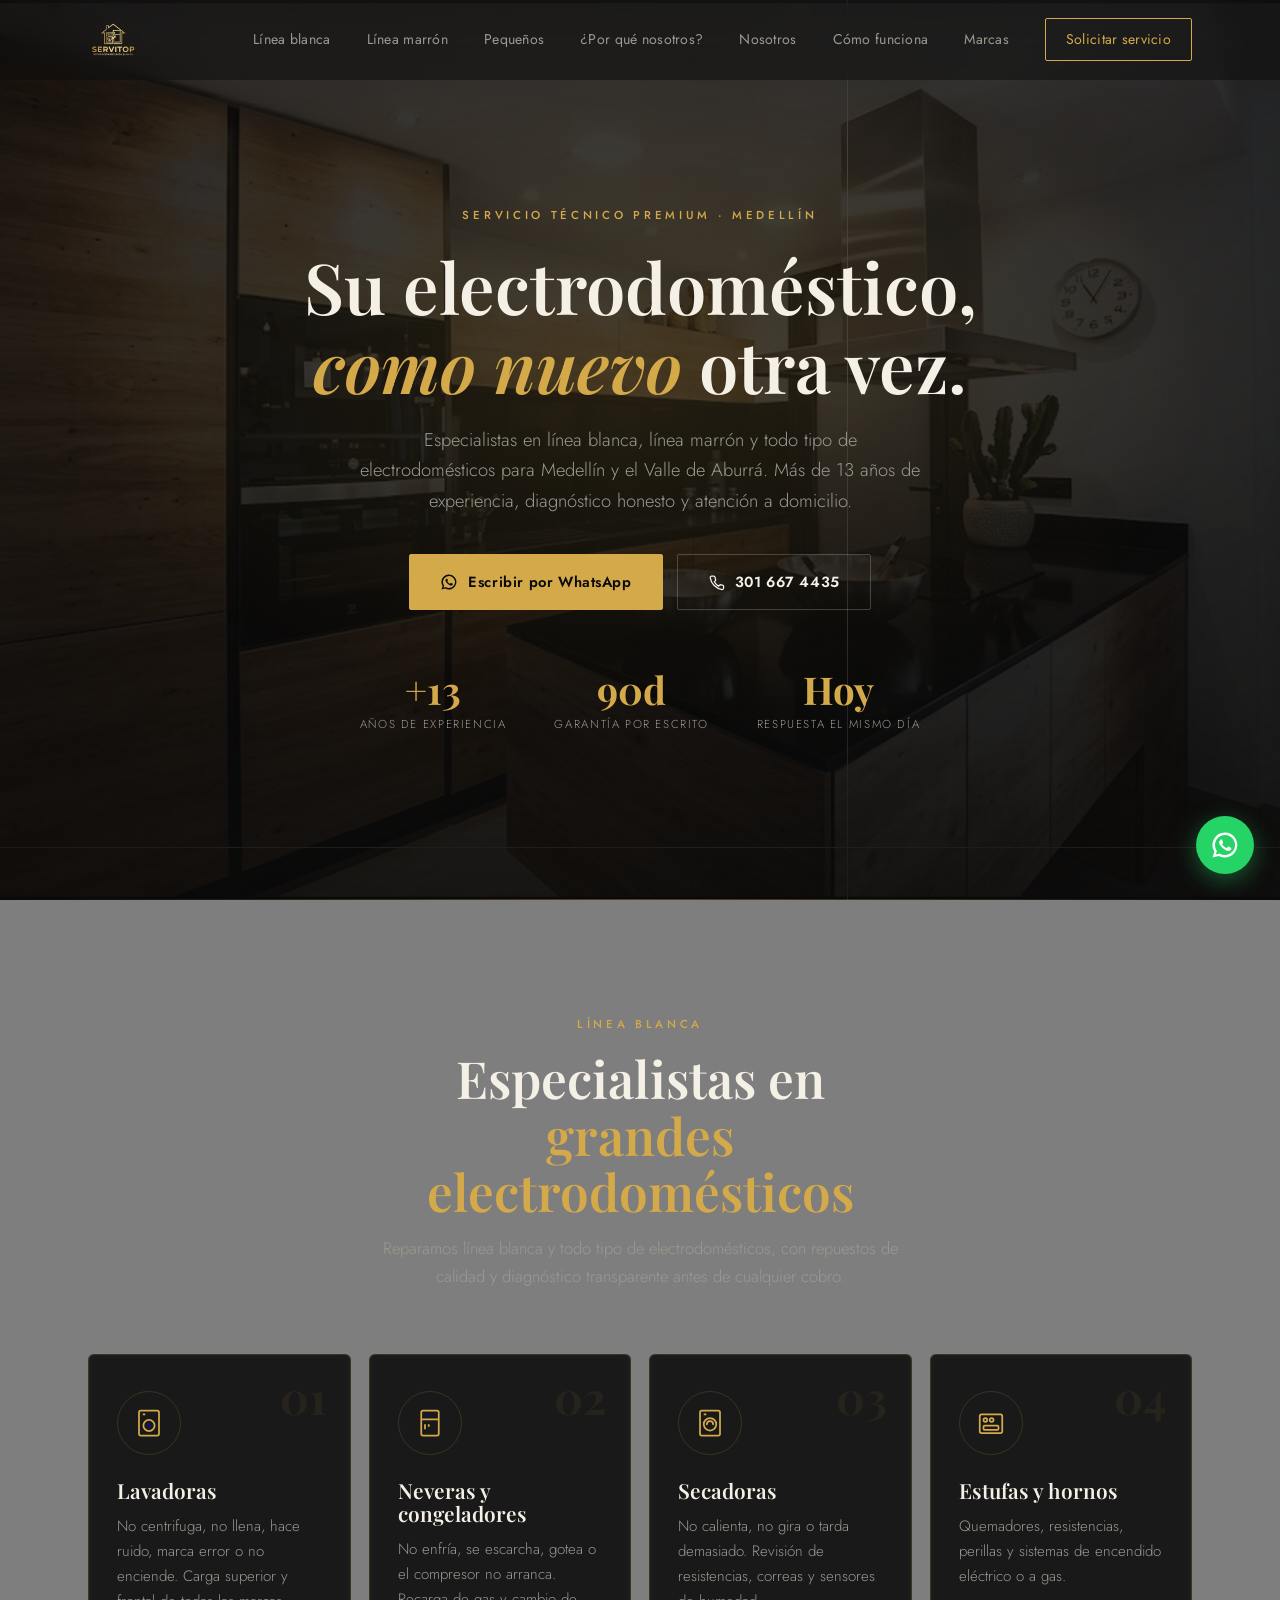
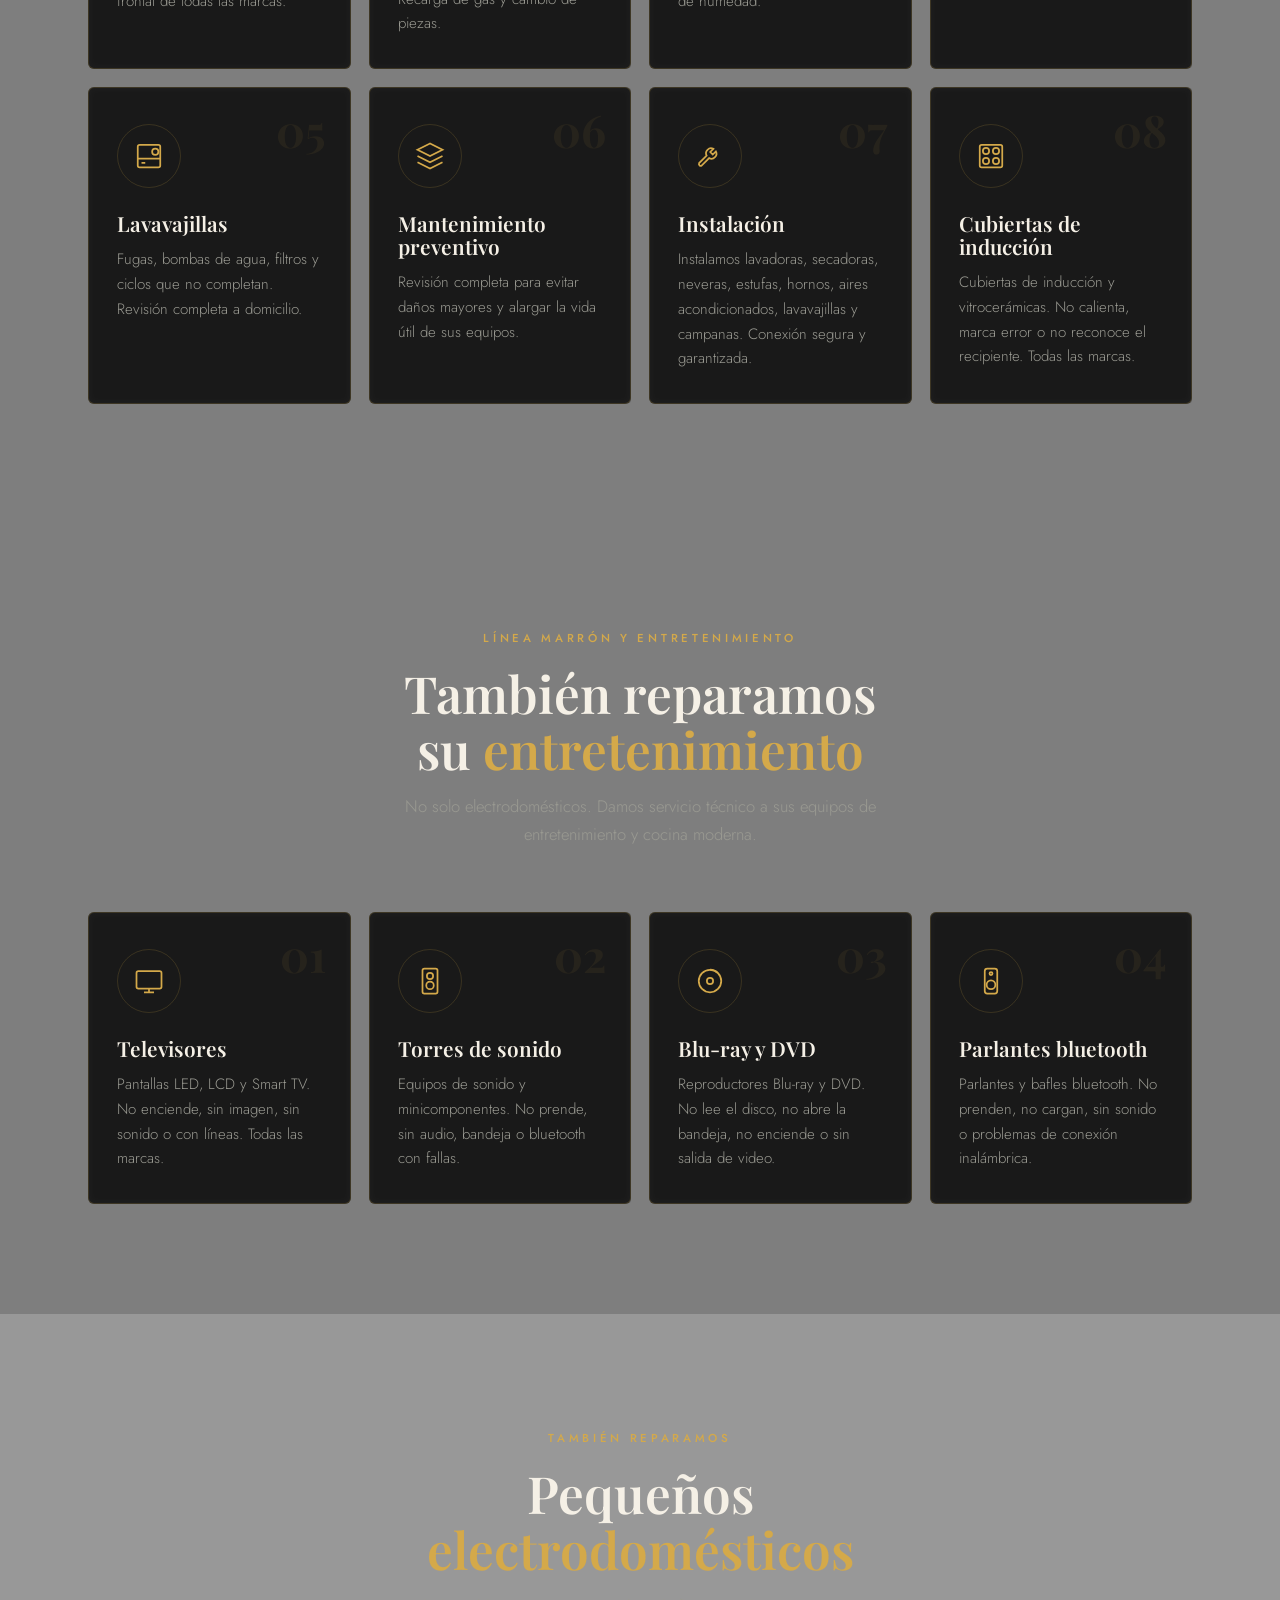
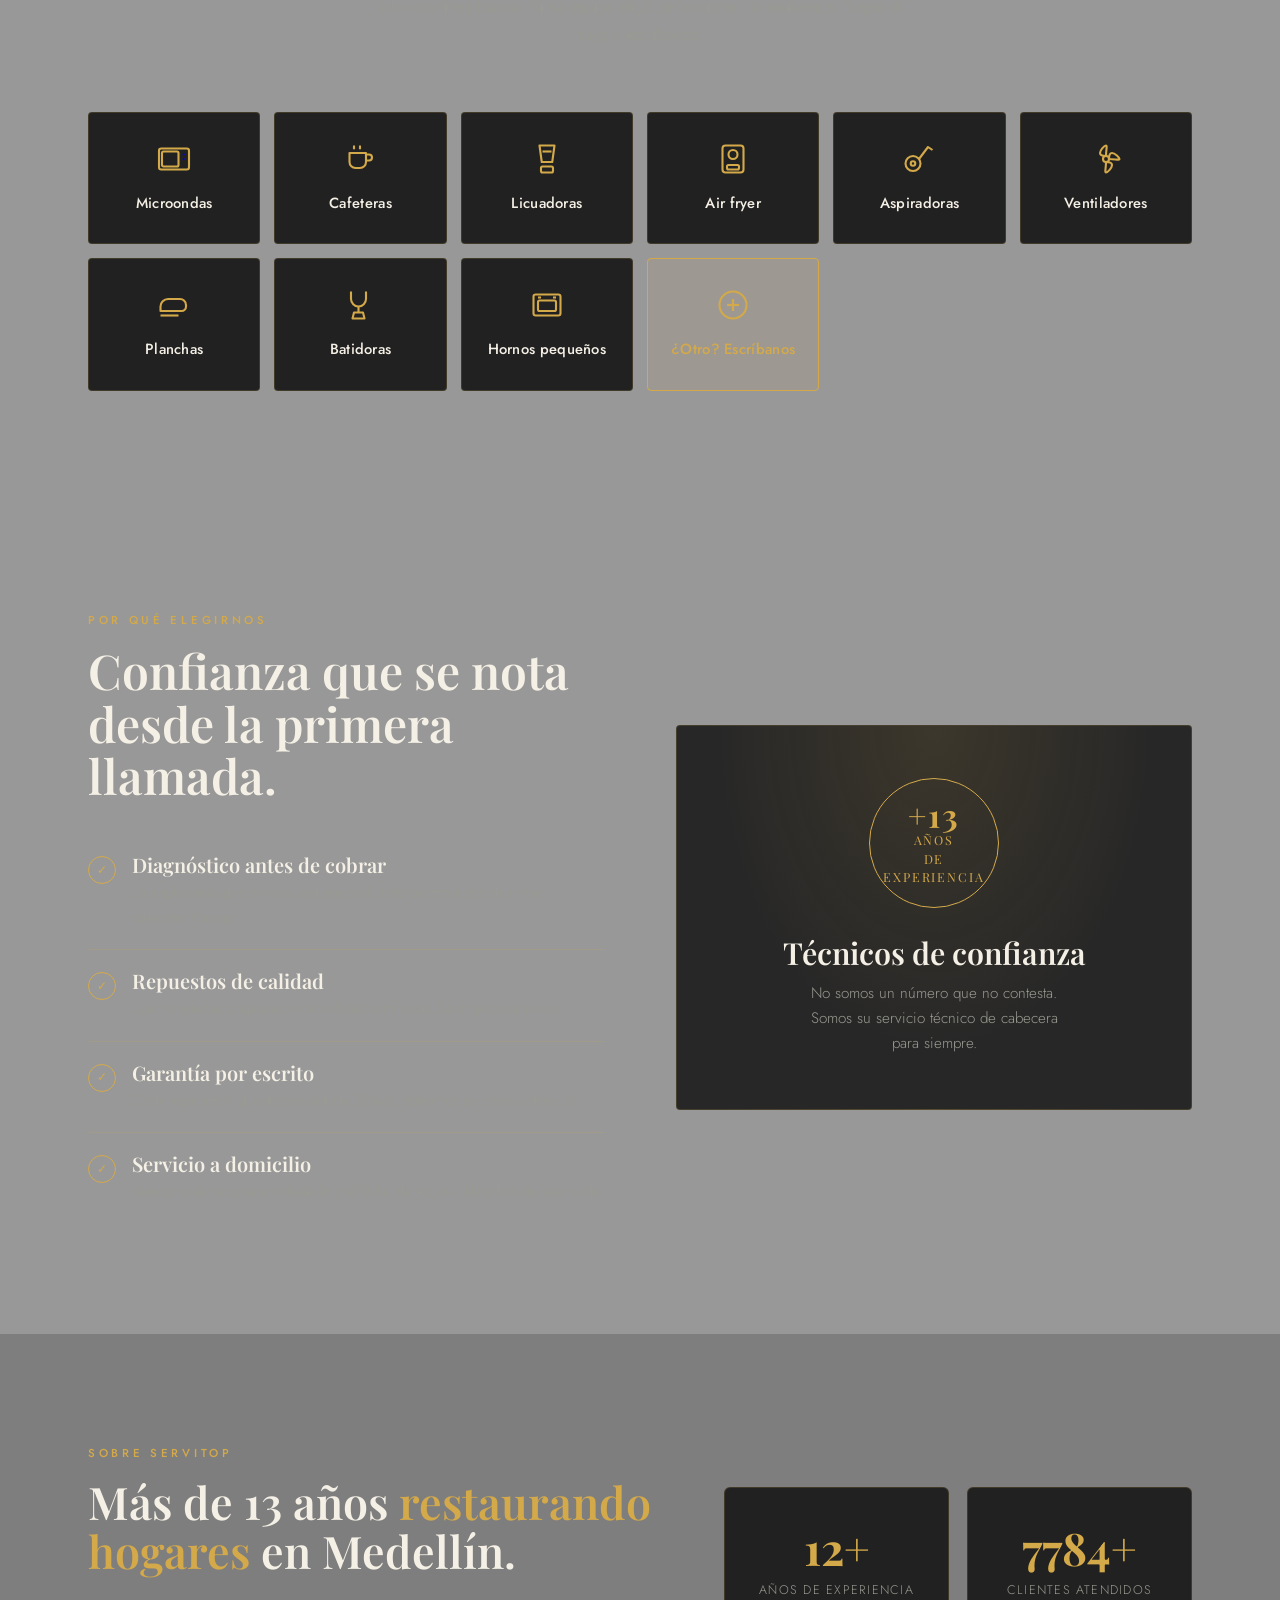
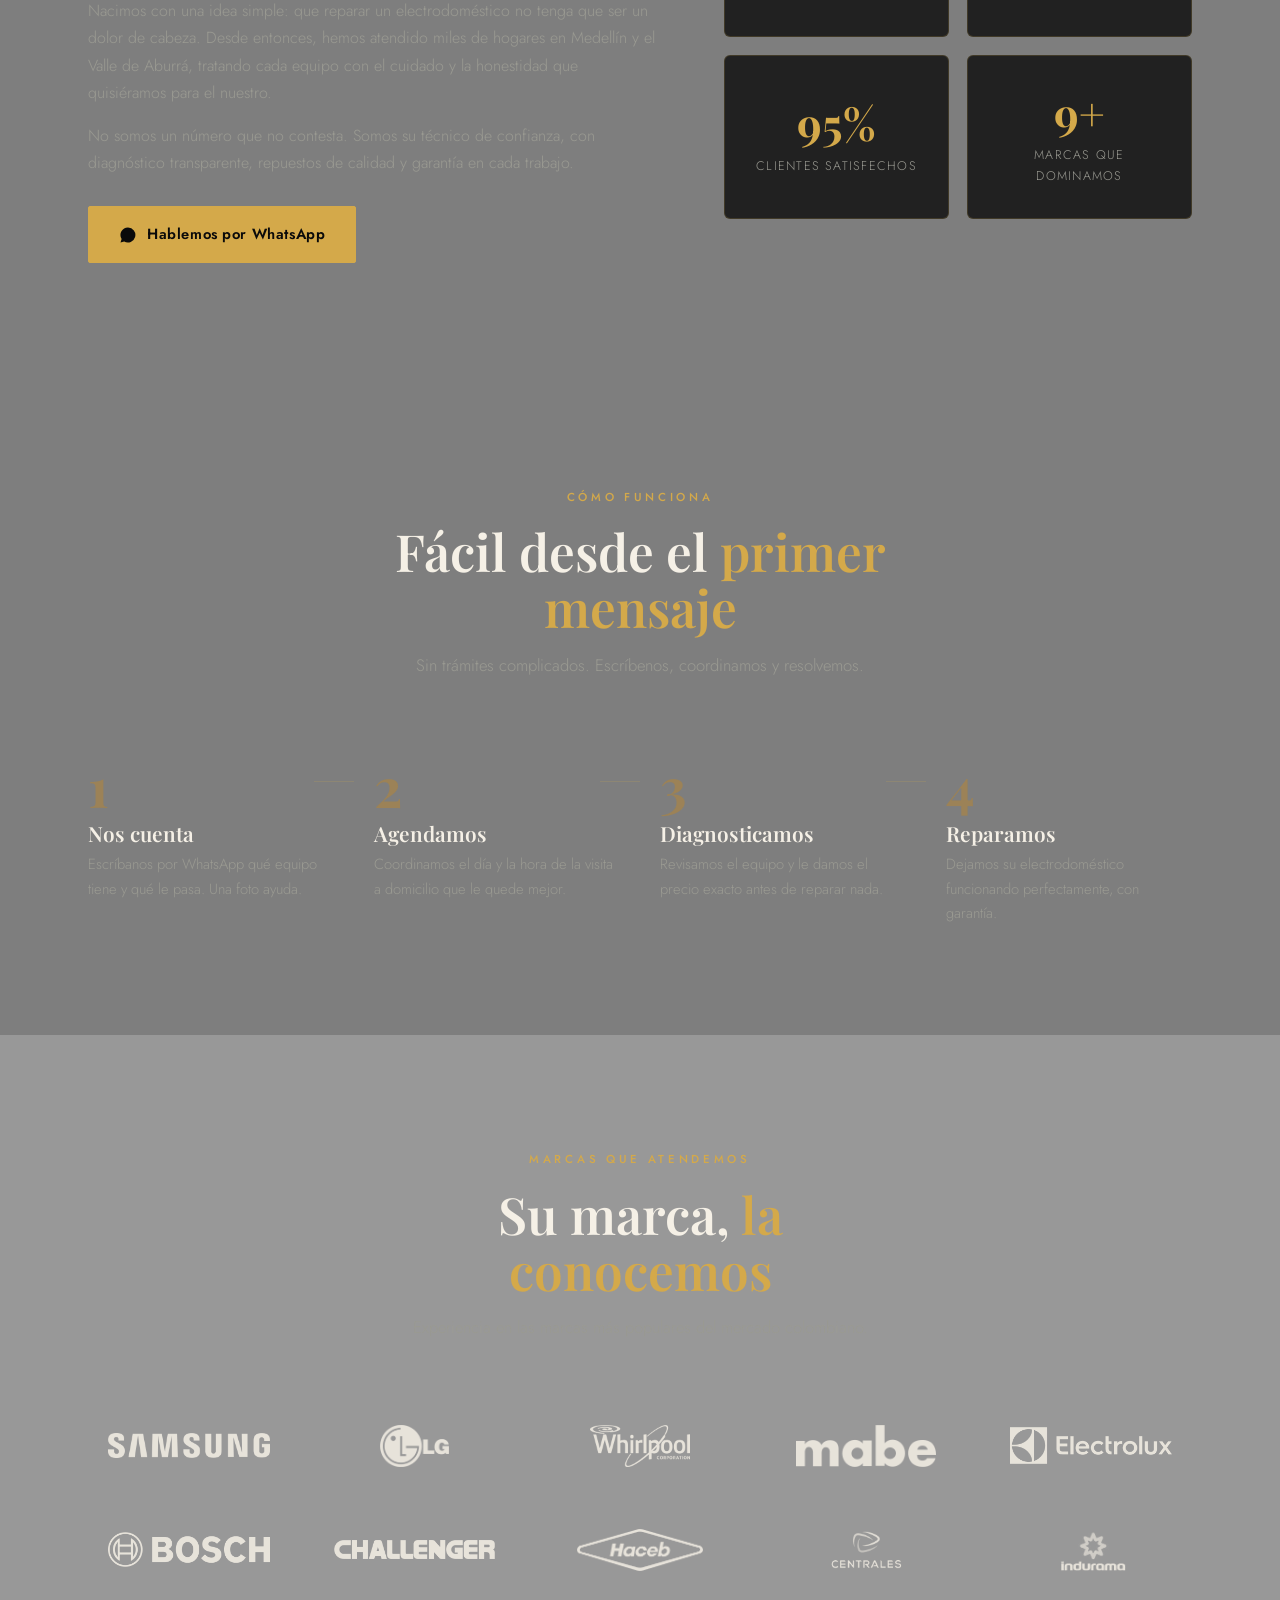
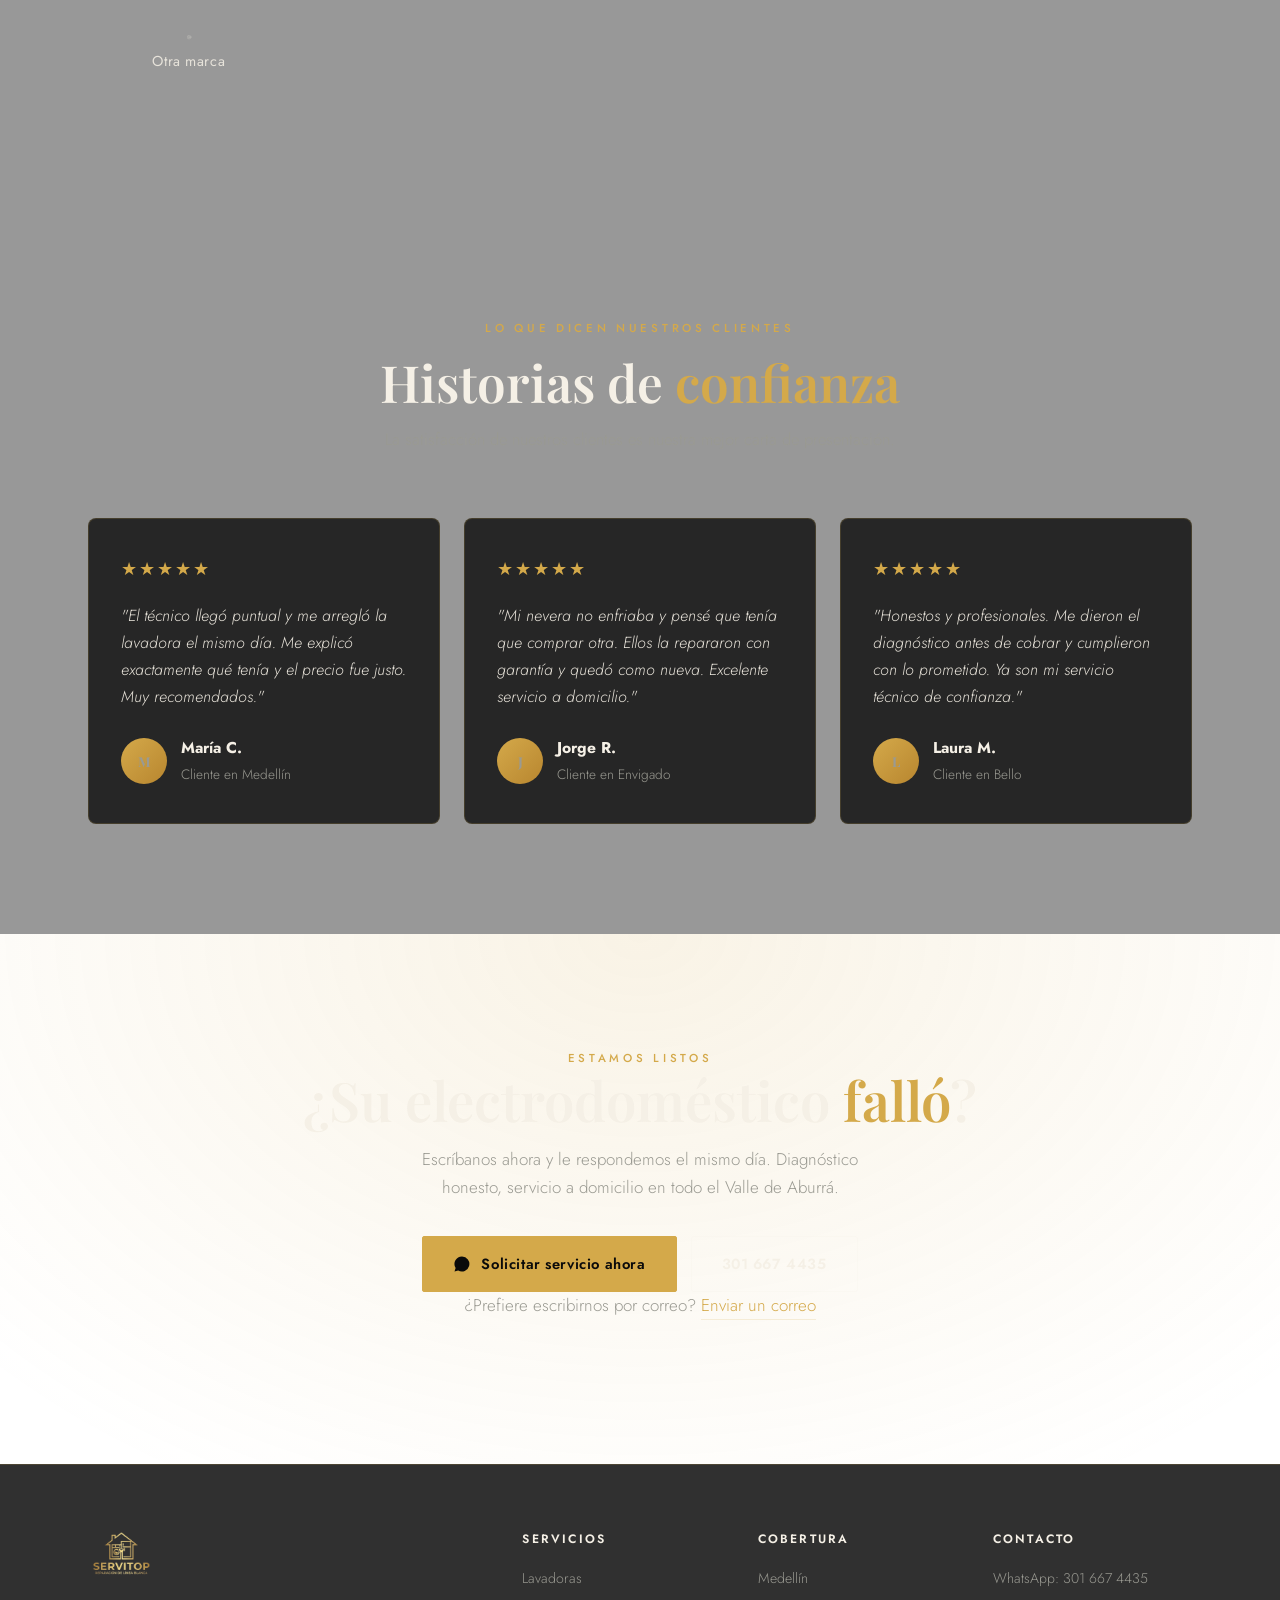
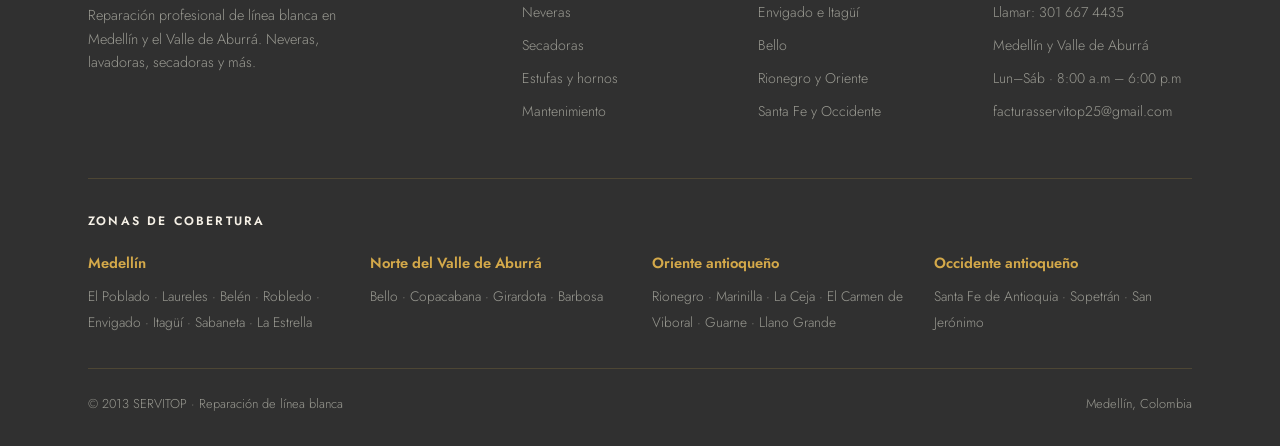
==== commit ffae9703: "Add files via upload" ====
--- a/index.html
+++ b/index.html
@@ -438,6 +438,12 @@
         <h3>Instalación</h3>
         <p>Instalamos lavadoras, secadoras, neveras, estufas, hornos, aires acondicionados, lavavajillas y campanas. Conexión segura y garantizada.</p>
       </a>
+      <a class="svc" href="https://wa.me/573016674435?text=Hola%20SERVITOP,%20necesito%20reparar%20mi%20cubierta%20de%20inducci%C3%B3n" target="_blank" rel="noopener">
+        <span class="svc-num">08</span>
+        <div class="svc-icon-wrap"><svg class="svc-icon" viewBox="0 0 24 24"><rect x="3" y="3" width="18" height="18" rx="1.5"/><circle cx="8" cy="8" r="2.5"/><circle cx="16" cy="8" r="2.5"/><circle cx="8" cy="16" r="2.5"/><circle cx="16" cy="16" r="2.5"/></svg></div>
+        <h3>Cubiertas de inducción</h3>
+        <p>Cubiertas de inducción y vitrocerámicas. No calienta, marca error o no reconoce el recipiente. Todas las marcas.</p>
+      </a>
     </div>
   </div>
 </section>
@@ -462,17 +468,17 @@
         <h3>Torres de sonido</h3>
         <p>Equipos de sonido y minicomponentes. No prende, sin audio, bandeja o bluetooth con fallas.</p>
       </a>
-      <a class="svc" href="https://wa.me/573016674435?text=Hola%20SERVITOP,%20necesito%20reparar%20mi%20cubierta%20de%20inducci%C3%B3n" target="_blank" rel="noopener">
+      <a class="svc" href="https://wa.me/573016674435?text=Hola%20SERVITOP,%20necesito%20reparar%20mi%20Blu-ray%20o%20DVD" target="_blank" rel="noopener">
         <span class="svc-num">03</span>
-        <div class="svc-icon-wrap"><svg class="svc-icon" viewBox="0 0 24 24"><rect x="3" y="3" width="18" height="18" rx="1.5"/><circle cx="8" cy="8" r="2.5"/><circle cx="16" cy="8" r="2.5"/><circle cx="8" cy="16" r="2.5"/><circle cx="16" cy="16" r="2.5"/></svg></div>
-        <h3>Cubiertas de inducción</h3>
-        <p>Cubiertas de inducción y vitrocerámicas. No calienta, marca error o no reconoce el recipiente.</p>
-      </a>
-      <a class="svc" href="https://wa.me/573016674435?text=Hola%20SERVITOP,%20necesito%20reparar%20mi%20cubierta" target="_blank" rel="noopener">
+        <div class="svc-icon-wrap"><svg class="svc-icon" viewBox="0 0 24 24"><circle cx="12" cy="12" r="9"/><circle cx="12" cy="12" r="2.5"/><path d="M12 3a9 9 0 0 1 6.4 2.6"/></svg></div>
+        <h3>Blu-ray y DVD</h3>
+        <p>Reproductores Blu-ray y DVD. No lee el disco, no abre la bandeja, no enciende o sin salida de video.</p>
+      </a>
+      <a class="svc" href="https://wa.me/573016674435?text=Hola%20SERVITOP,%20necesito%20reparar%20mi%20parlante%20bluetooth" target="_blank" rel="noopener">
         <span class="svc-num">04</span>
-        <div class="svc-icon-wrap"><svg class="svc-icon" viewBox="0 0 24 24"><rect x="3" y="5" width="18" height="14" rx="1.5"/><circle cx="8" cy="12" r="2.5"/><circle cx="16" cy="12" r="2.5"/></svg></div>
-        <h3>Cubiertas a gas</h3>
-        <p>Cubiertas y planchas a gas. Quemadores que no encienden, fugas o perillas dañadas.</p>
+        <div class="svc-icon-wrap"><svg class="svc-icon" viewBox="0 0 24 24"><rect x="7" y="2" width="10" height="20" rx="2"/><circle cx="12" cy="15" r="3.5"/><circle cx="12" cy="6" r="1.2"/></svg></div>
+        <h3>Parlantes bluetooth</h3>
+        <p>Parlantes y bafles bluetooth. No prenden, no cargan, sin sonido o problemas de conexión inalámbrica.</p>
       </a>
     </div>
   </div>
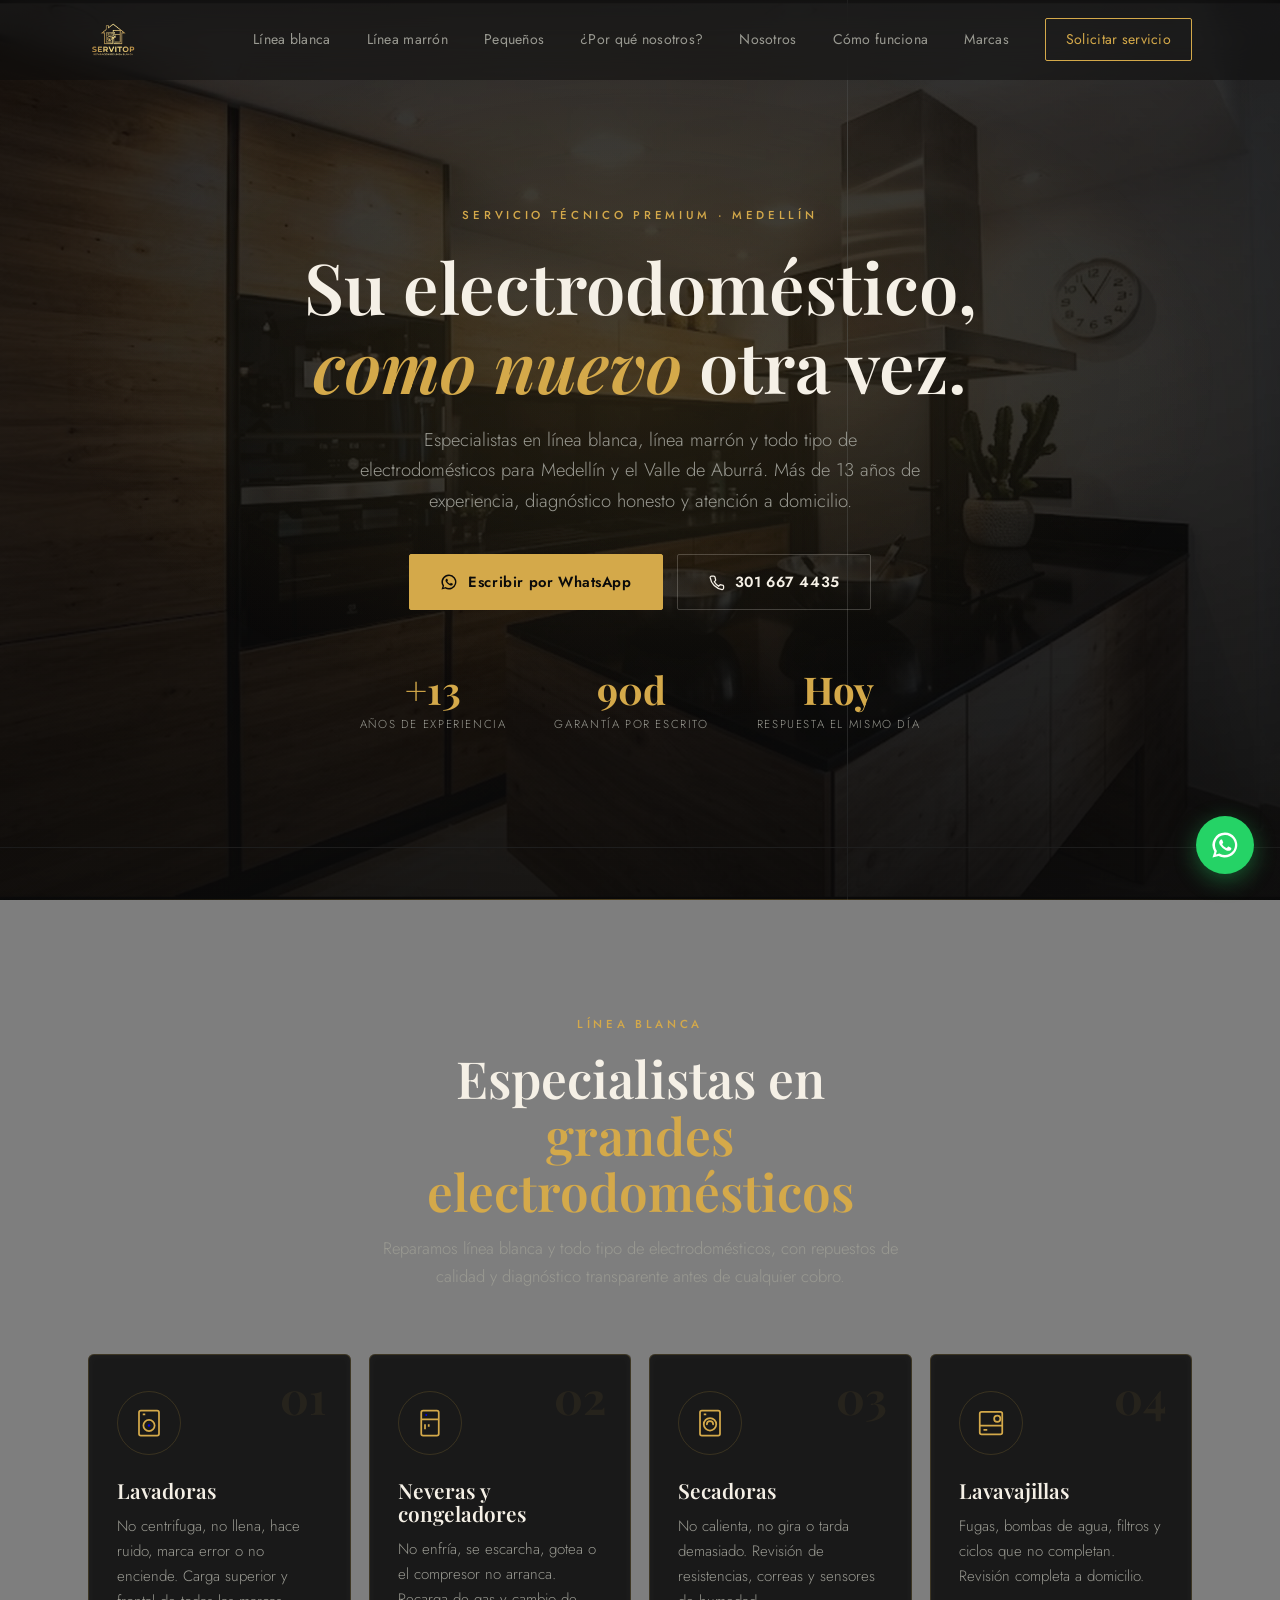
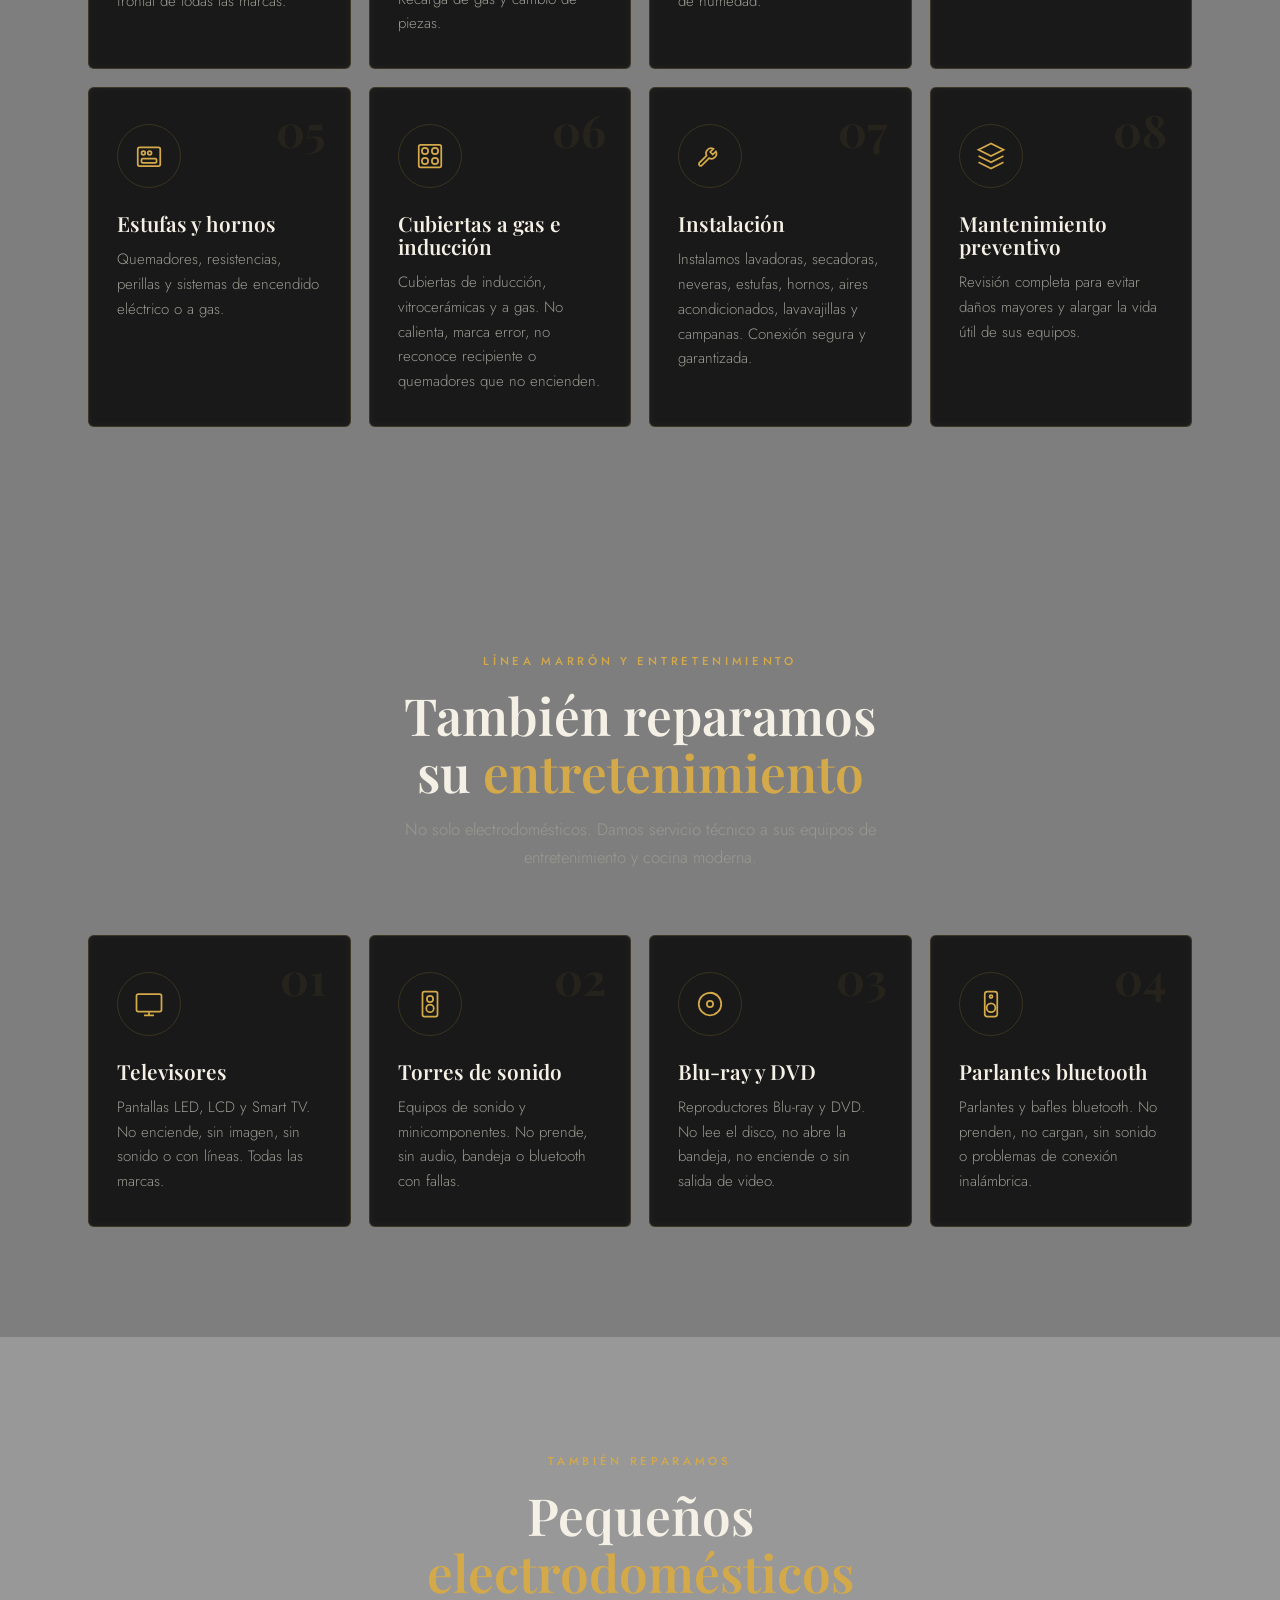
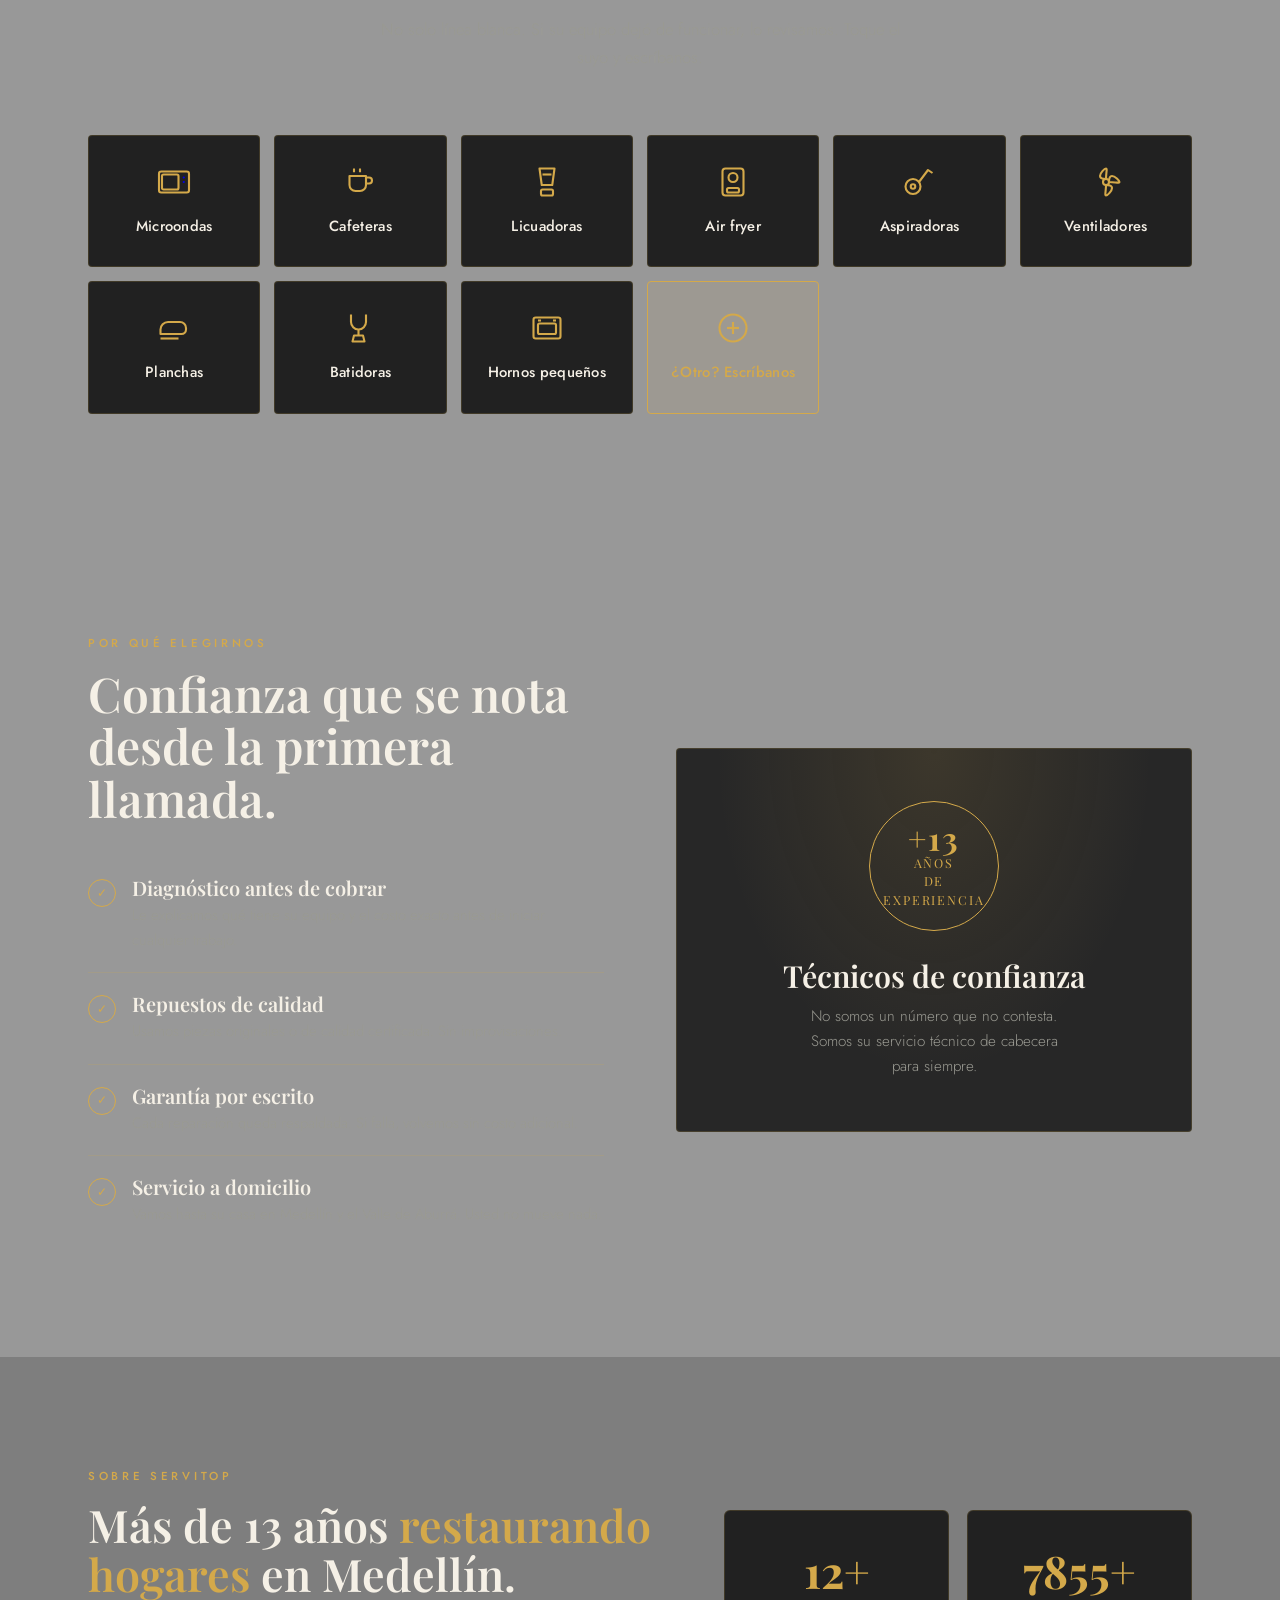
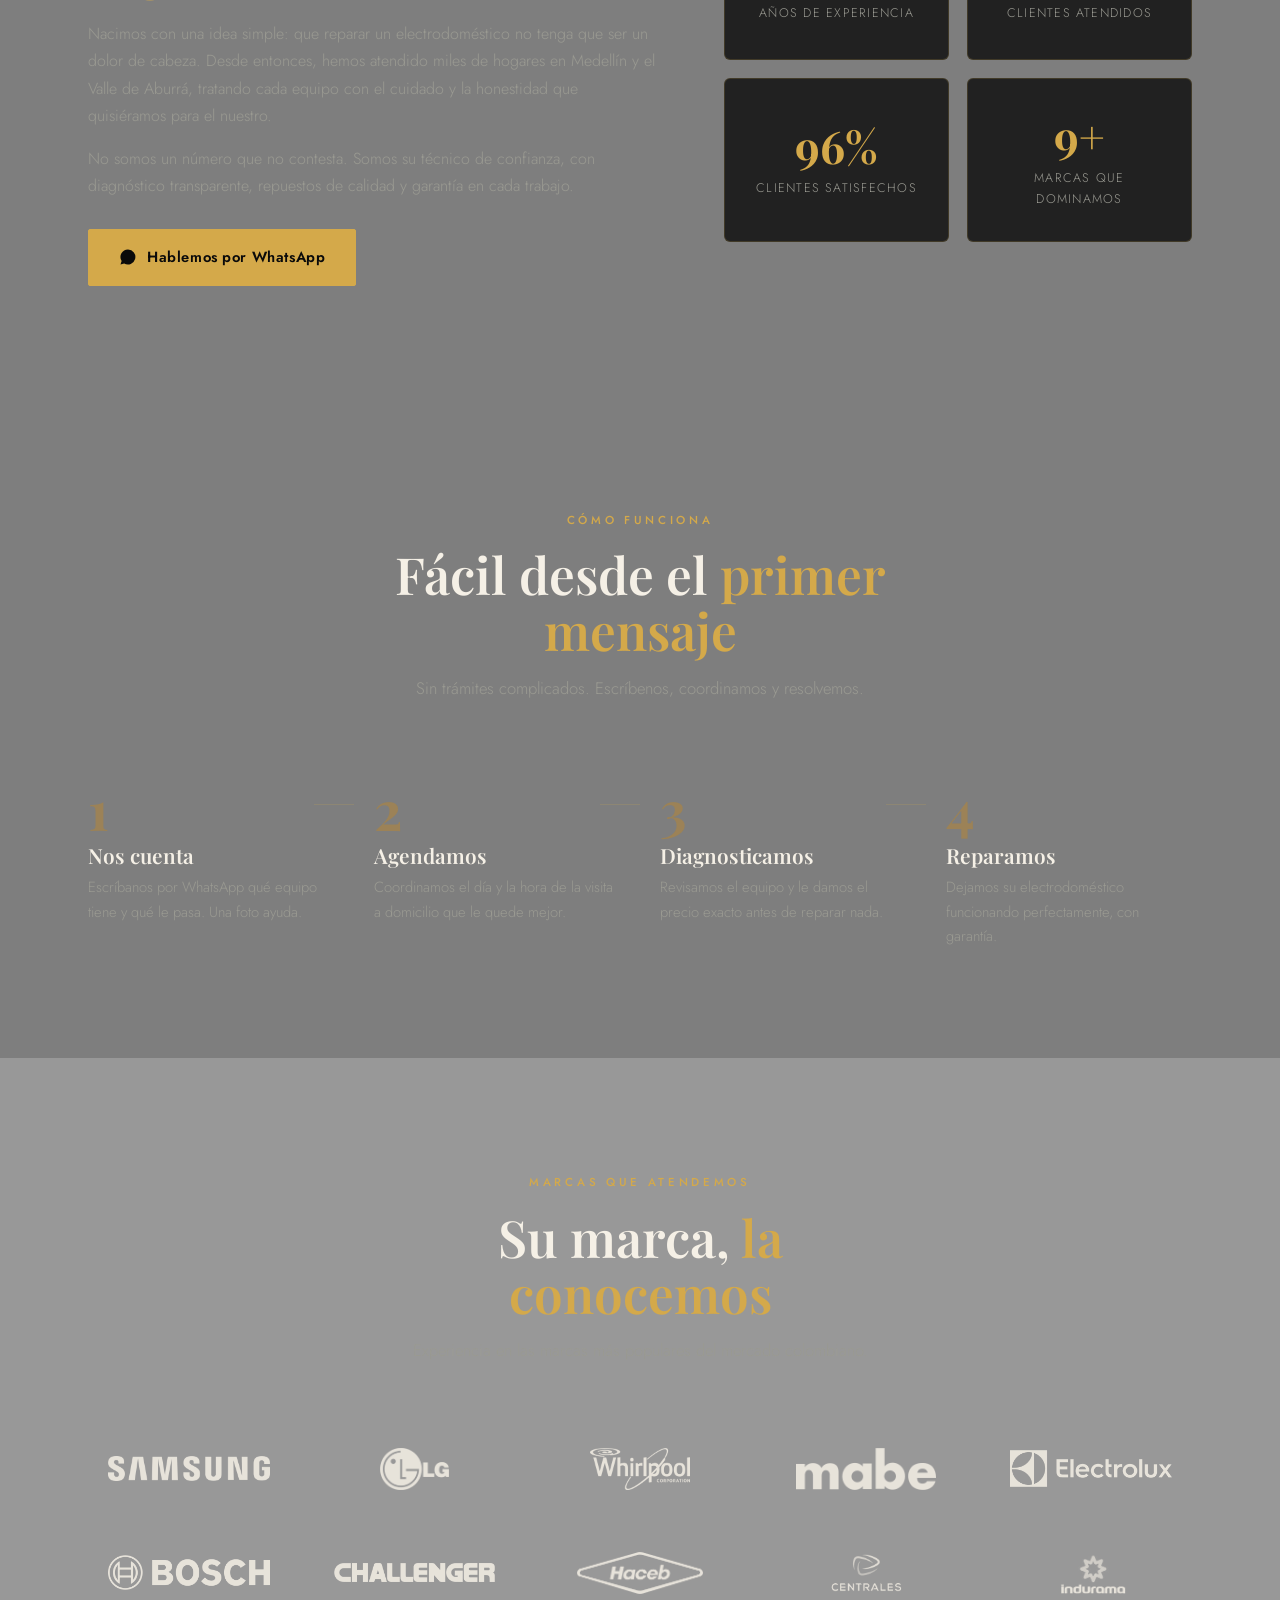
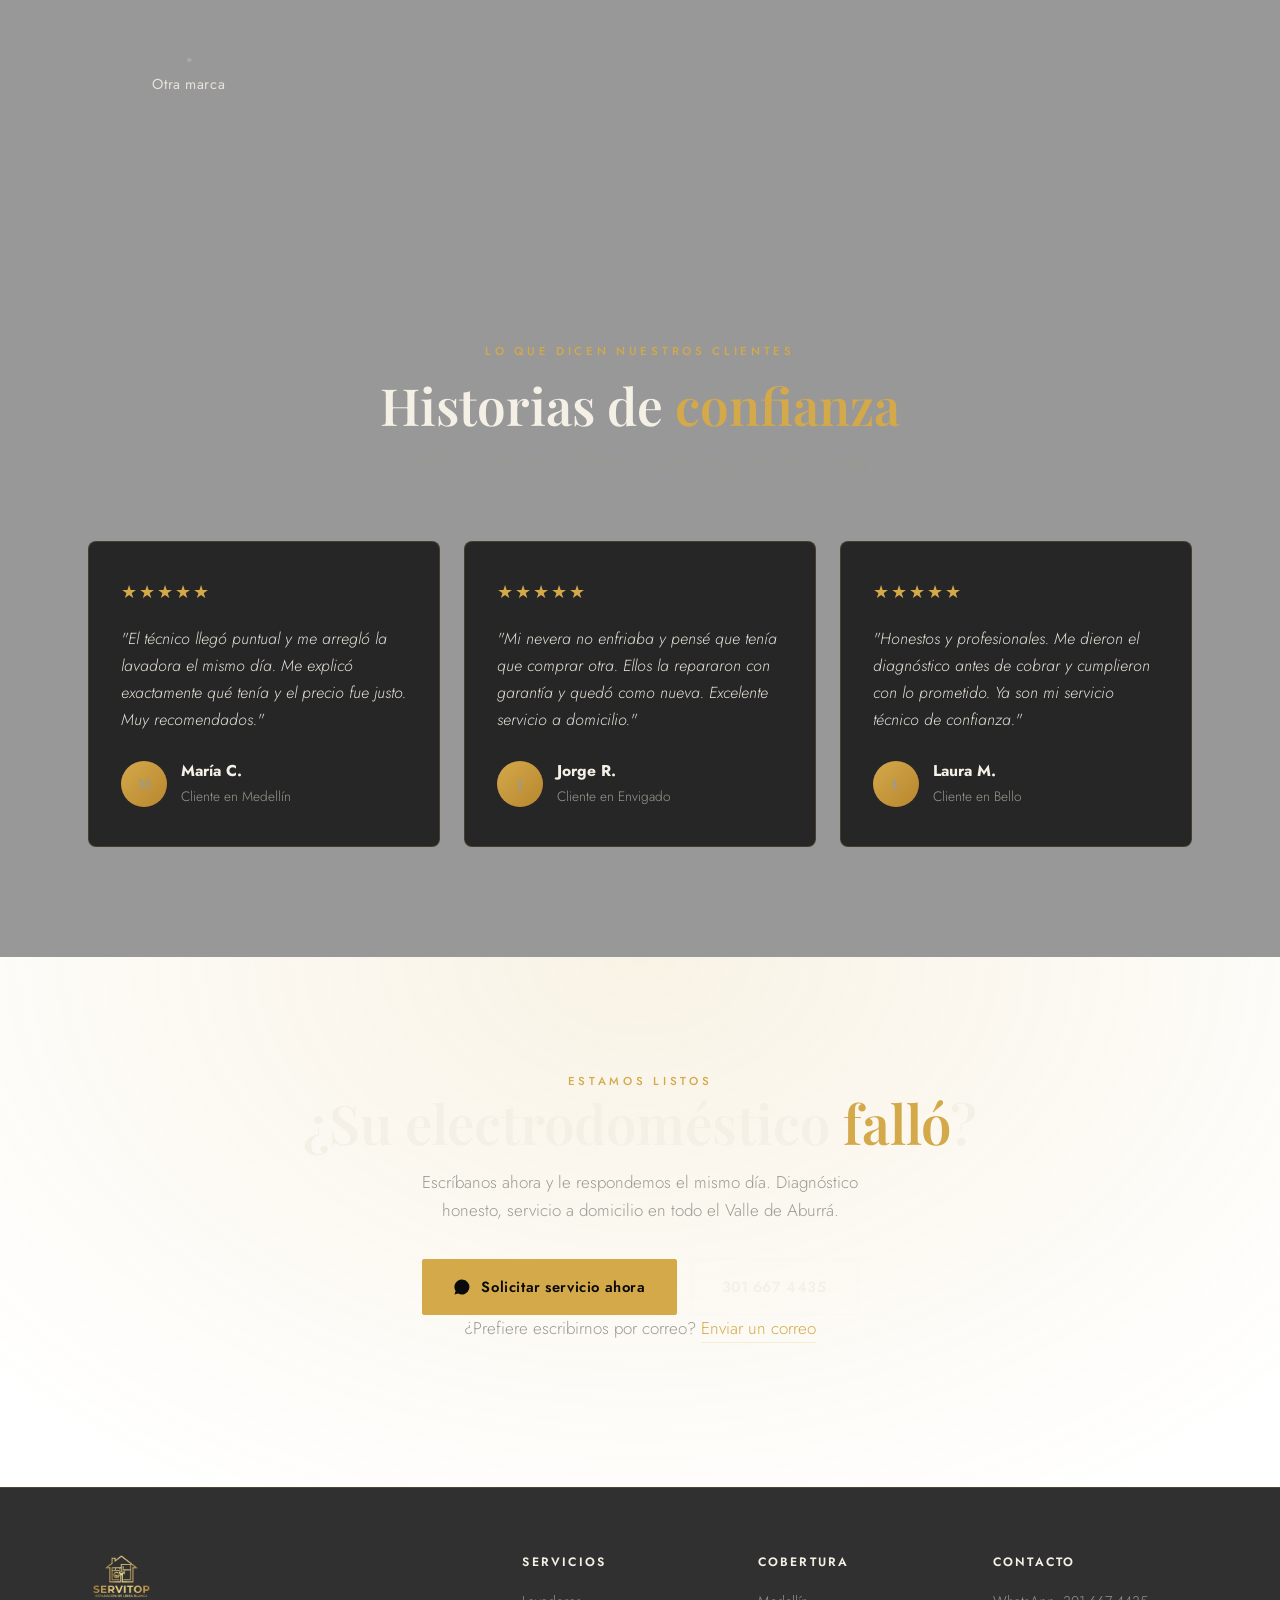
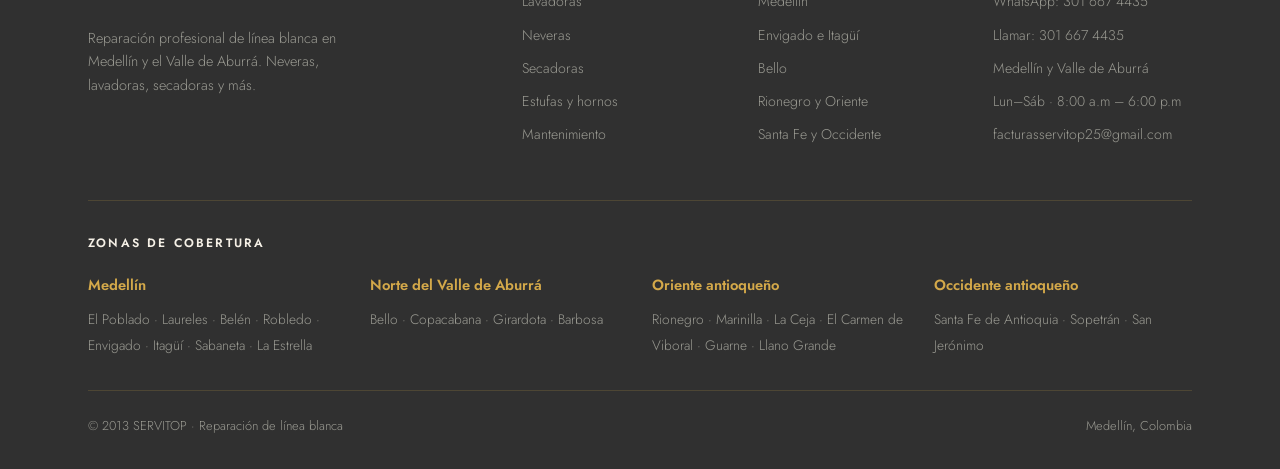
==== commit e5130c05: "Add files via upload" ====
--- a/index.html
+++ b/index.html
@@ -414,36 +414,38 @@
         <h3>Secadoras</h3>
         <p>No calienta, no gira o tarda demasiado. Revisión de resistencias, correas y sensores de humedad.</p>
       </a>
+      <a class="svc" href="https://wa.me/573016674435?text=Hola%20SERVITOP,%20necesito%20reparar%20mi%20lavavajillas" target="_blank" rel="noopener">
+        <span class="svc-num">04</span>
+        <div class="svc-icon-wrap"><svg class="svc-icon" viewBox="0 0 24 24"><rect x="3" y="3" width="18" height="18" rx="1.5"/><line x1="3" y1="14" x2="21" y2="14"/><circle cx="17" cy="8.5" r="2.5"/><line x1="6" y1="17.5" x2="9" y2="17.5"/></svg></div>
+        <h3>Lavavajillas</h3>
+        <p>Fugas, bombas de agua, filtros y ciclos que no completan. Revisión completa a domicilio.</p>
+      </a>
       <a class="svc" href="https://wa.me/573016674435?text=Hola%20SERVITOP,%20necesito%20reparar%20mi%20estufa%20u%20horno" target="_blank" rel="noopener">
-        <span class="svc-num">04</span>
+        <span class="svc-num">05</span>
         <div class="svc-icon-wrap"><svg class="svc-icon" viewBox="0 0 24 24"><rect x="3" y="5" width="18" height="15" rx="1.5"/><circle cx="7.5" cy="9.5" r="1.5"/><circle cx="12.5" cy="9.5" r="1.5"/><rect x="6" y="14" width="12" height="3.5" rx="1"/></svg></div>
         <h3>Estufas y hornos</h3>
         <p>Quemadores, resistencias, perillas y sistemas de encendido eléctrico o a gas.</p>
       </a>
-      <a class="svc" href="https://wa.me/573016674435?text=Hola%20SERVITOP,%20necesito%20reparar%20mi%20lavavajillas" target="_blank" rel="noopener">
-        <span class="svc-num">05</span>
-        <div class="svc-icon-wrap"><svg class="svc-icon" viewBox="0 0 24 24"><rect x="3" y="3" width="18" height="18" rx="1.5"/><line x1="3" y1="14" x2="21" y2="14"/><circle cx="17" cy="8.5" r="2.5"/><line x1="6" y1="17.5" x2="9" y2="17.5"/></svg></div>
-        <h3>Lavavajillas</h3>
-        <p>Fugas, bombas de agua, filtros y ciclos que no completan. Revisión completa a domicilio.</p>
-      </a>
-      <a class="svc" href="https://wa.me/573016674435?text=Hola%20SERVITOP,%20quiero%20agendar%20un%20mantenimiento%20preventivo" target="_blank" rel="noopener">
+      <a class="svc" href="https://wa.me/573016674435?text=Hola%20SERVITOP,%20necesito%20reparar%20mi%20cubierta" target="_blank" rel="noopener">
         <span class="svc-num">06</span>
-        <div class="svc-icon-wrap"><svg class="svc-icon" viewBox="0 0 24 24"><path d="M12 2L2 7l10 5 10-5-10-5z"/><path d="M2 17l10 5 10-5"/><path d="M2 12l10 5 10-5"/></svg></div>
-        <h3>Mantenimiento preventivo</h3>
-        <p>Revisión completa para evitar daños mayores y alargar la vida útil de sus equipos.</p>
-      </a>
+        <div class="svc-icon-wrap"><svg class="svc-icon" viewBox="0 0 24 24"><rect x="3" y="3" width="18" height="18" rx="1.5"/><circle cx="8" cy="8" r="2.5"/><circle cx="16" cy="8" r="2.5"/><circle cx="8" cy="16" r="2.5"/><circle cx="16" cy="16" r="2.5"/></svg></div>
+        <h3>Cubiertas a gas e inducción</h3>
+        <p>Cubiertas de inducción, vitrocerámicas y a gas. No calienta, marca error, no reconoce recipiente o quemadores que no encienden.</p>
+      </a>
+      
       <a class="svc" href="https://wa.me/573016674435?text=Hola%20SERVITOP,%20necesito%20instalaci%C3%B3n%20de%20un%20electrodom%C3%A9stico" target="_blank" rel="noopener">
         <span class="svc-num">07</span>
         <div class="svc-icon-wrap"><svg class="svc-icon" viewBox="0 0 24 24"><path d="M14.7 6.3a4 4 0 0 0-5.4 5.4l-6 6a1.5 1.5 0 0 0 2 2l6-6a4 4 0 0 0 5.4-5.4l-2.5 2.5-2-2 2.5-2.5z"/></svg></div>
         <h3>Instalación</h3>
         <p>Instalamos lavadoras, secadoras, neveras, estufas, hornos, aires acondicionados, lavavajillas y campanas. Conexión segura y garantizada.</p>
       </a>
-      <a class="svc" href="https://wa.me/573016674435?text=Hola%20SERVITOP,%20necesito%20reparar%20mi%20cubierta%20de%20inducci%C3%B3n" target="_blank" rel="noopener">
+      <a class="svc" href="https://wa.me/573016674435?text=Hola%20SERVITOP,%20quiero%20agendar%20un%20mantenimiento%20preventivo" target="_blank" rel="noopener">
         <span class="svc-num">08</span>
-        <div class="svc-icon-wrap"><svg class="svc-icon" viewBox="0 0 24 24"><rect x="3" y="3" width="18" height="18" rx="1.5"/><circle cx="8" cy="8" r="2.5"/><circle cx="16" cy="8" r="2.5"/><circle cx="8" cy="16" r="2.5"/><circle cx="16" cy="16" r="2.5"/></svg></div>
-        <h3>Cubiertas de inducción</h3>
-        <p>Cubiertas de inducción y vitrocerámicas. No calienta, marca error o no reconoce el recipiente. Todas las marcas.</p>
-      </a>
+        <div class="svc-icon-wrap"><svg class="svc-icon" viewBox="0 0 24 24"><path d="M12 2L2 7l10 5 10-5-10-5z"/><path d="M2 17l10 5 10-5"/><path d="M2 12l10 5 10-5"/></svg></div>
+        <h3>Mantenimiento preventivo</h3>
+        <p>Revisión completa para evitar daños mayores y alargar la vida útil de sus equipos.</p>
+      </a>
+    
     </div>
   </div>
 </section>
@@ -535,9 +537,6 @@
     </div>
   </div>
 </section>
-
-
-
 <section class="porque" id="porque">
   <div class="wrap porque-grid">
     <div class="porque-left">
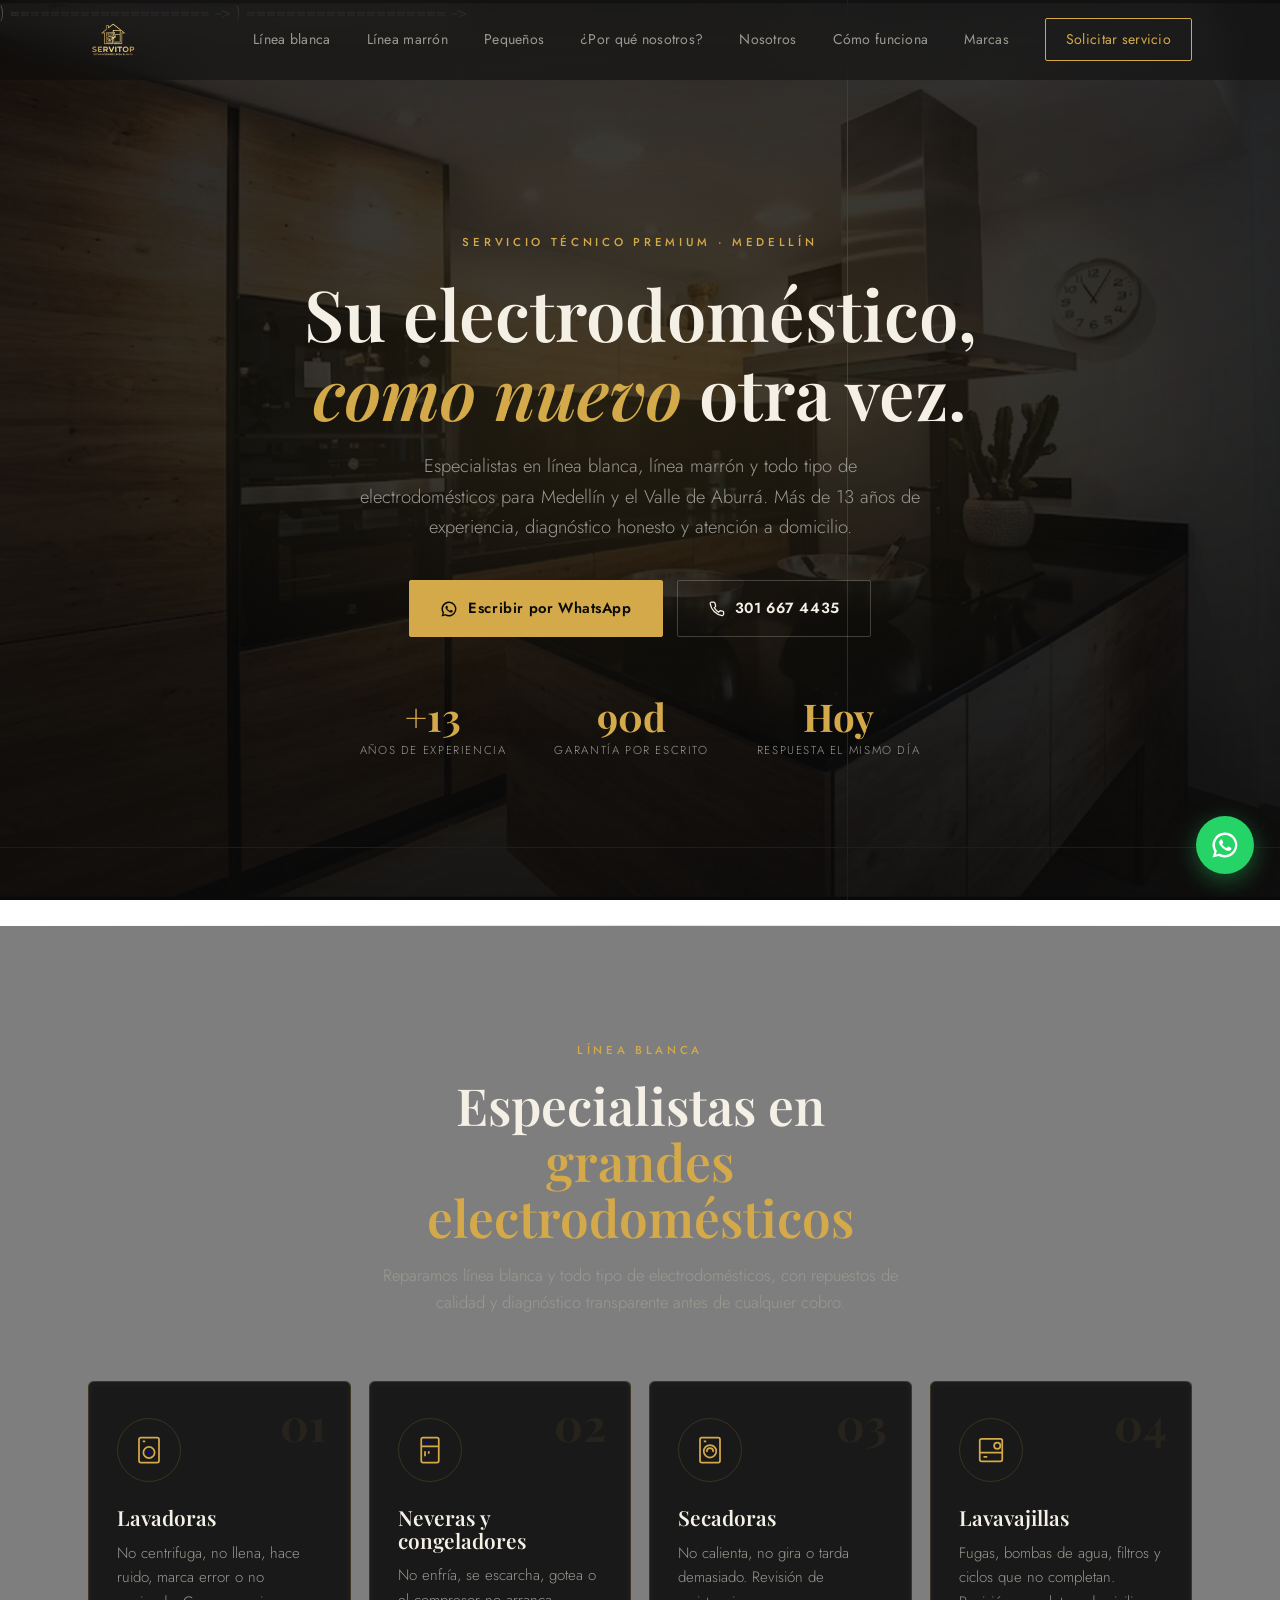
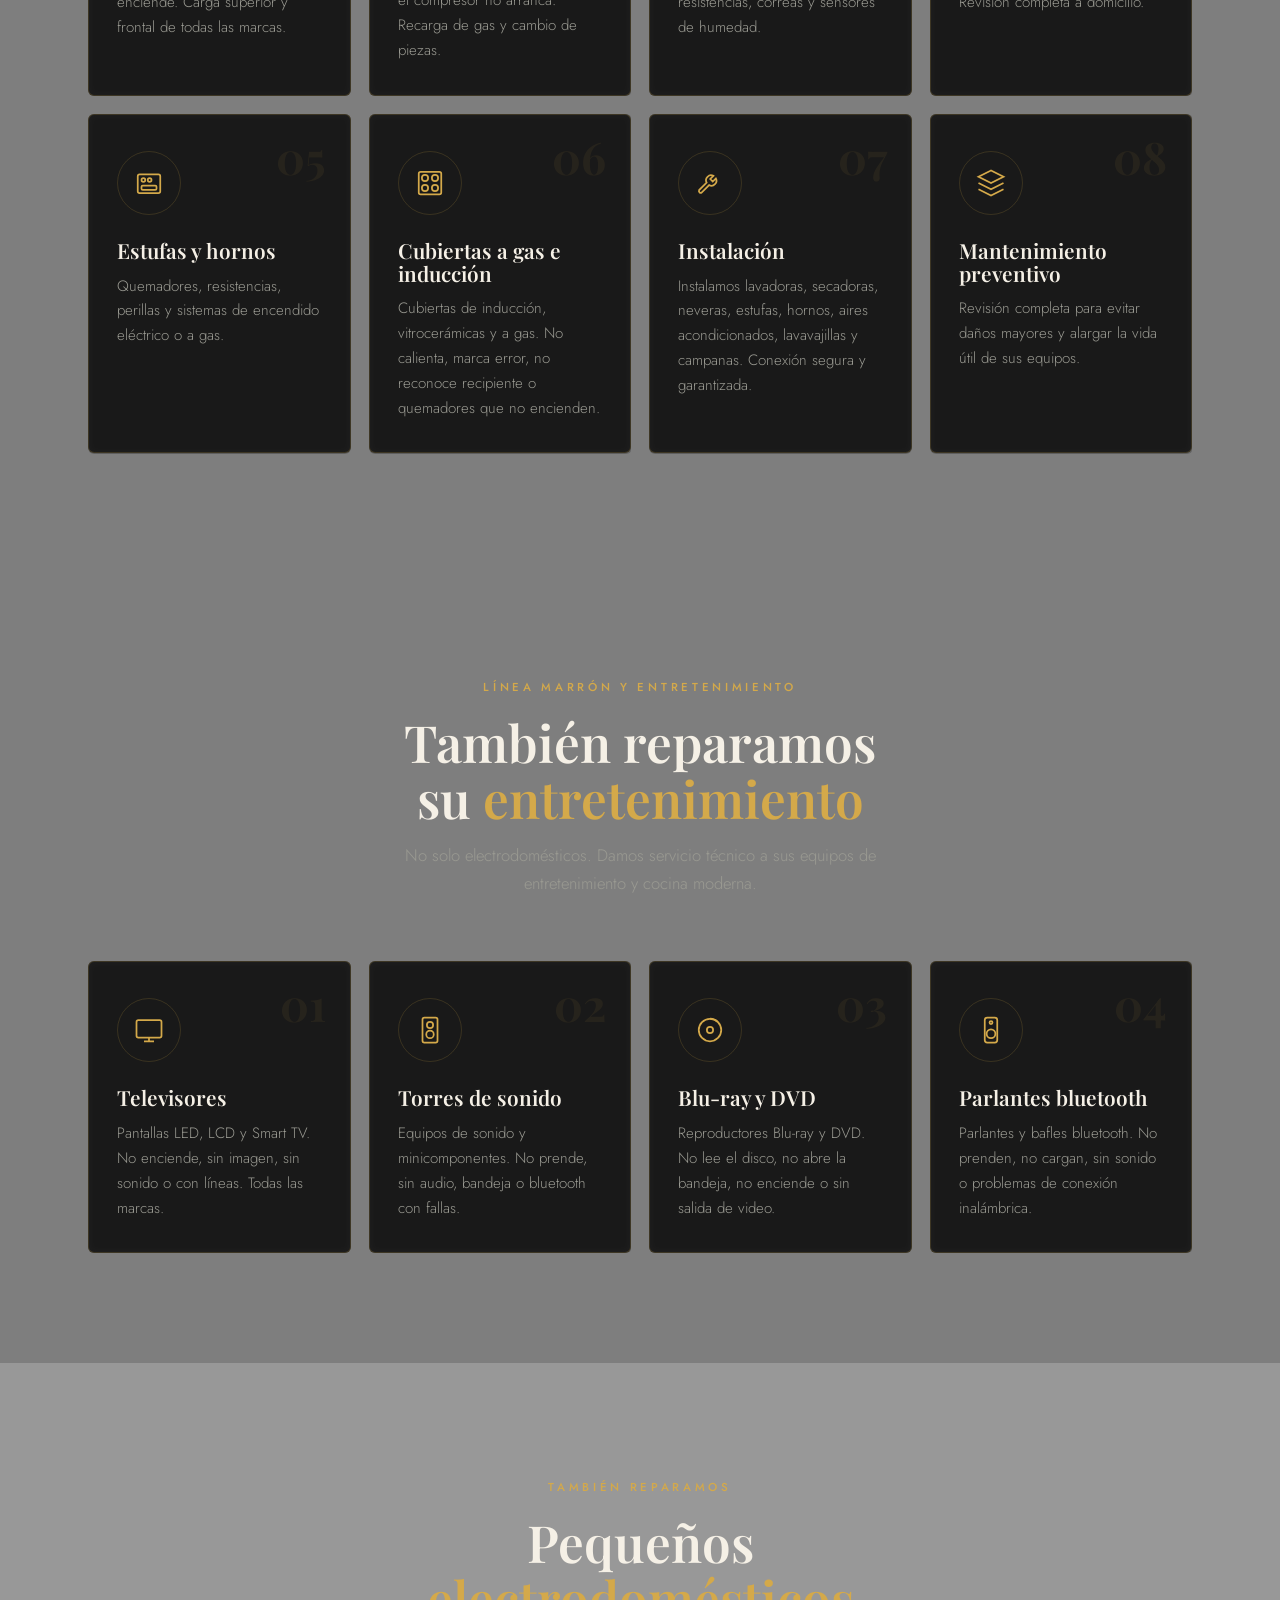
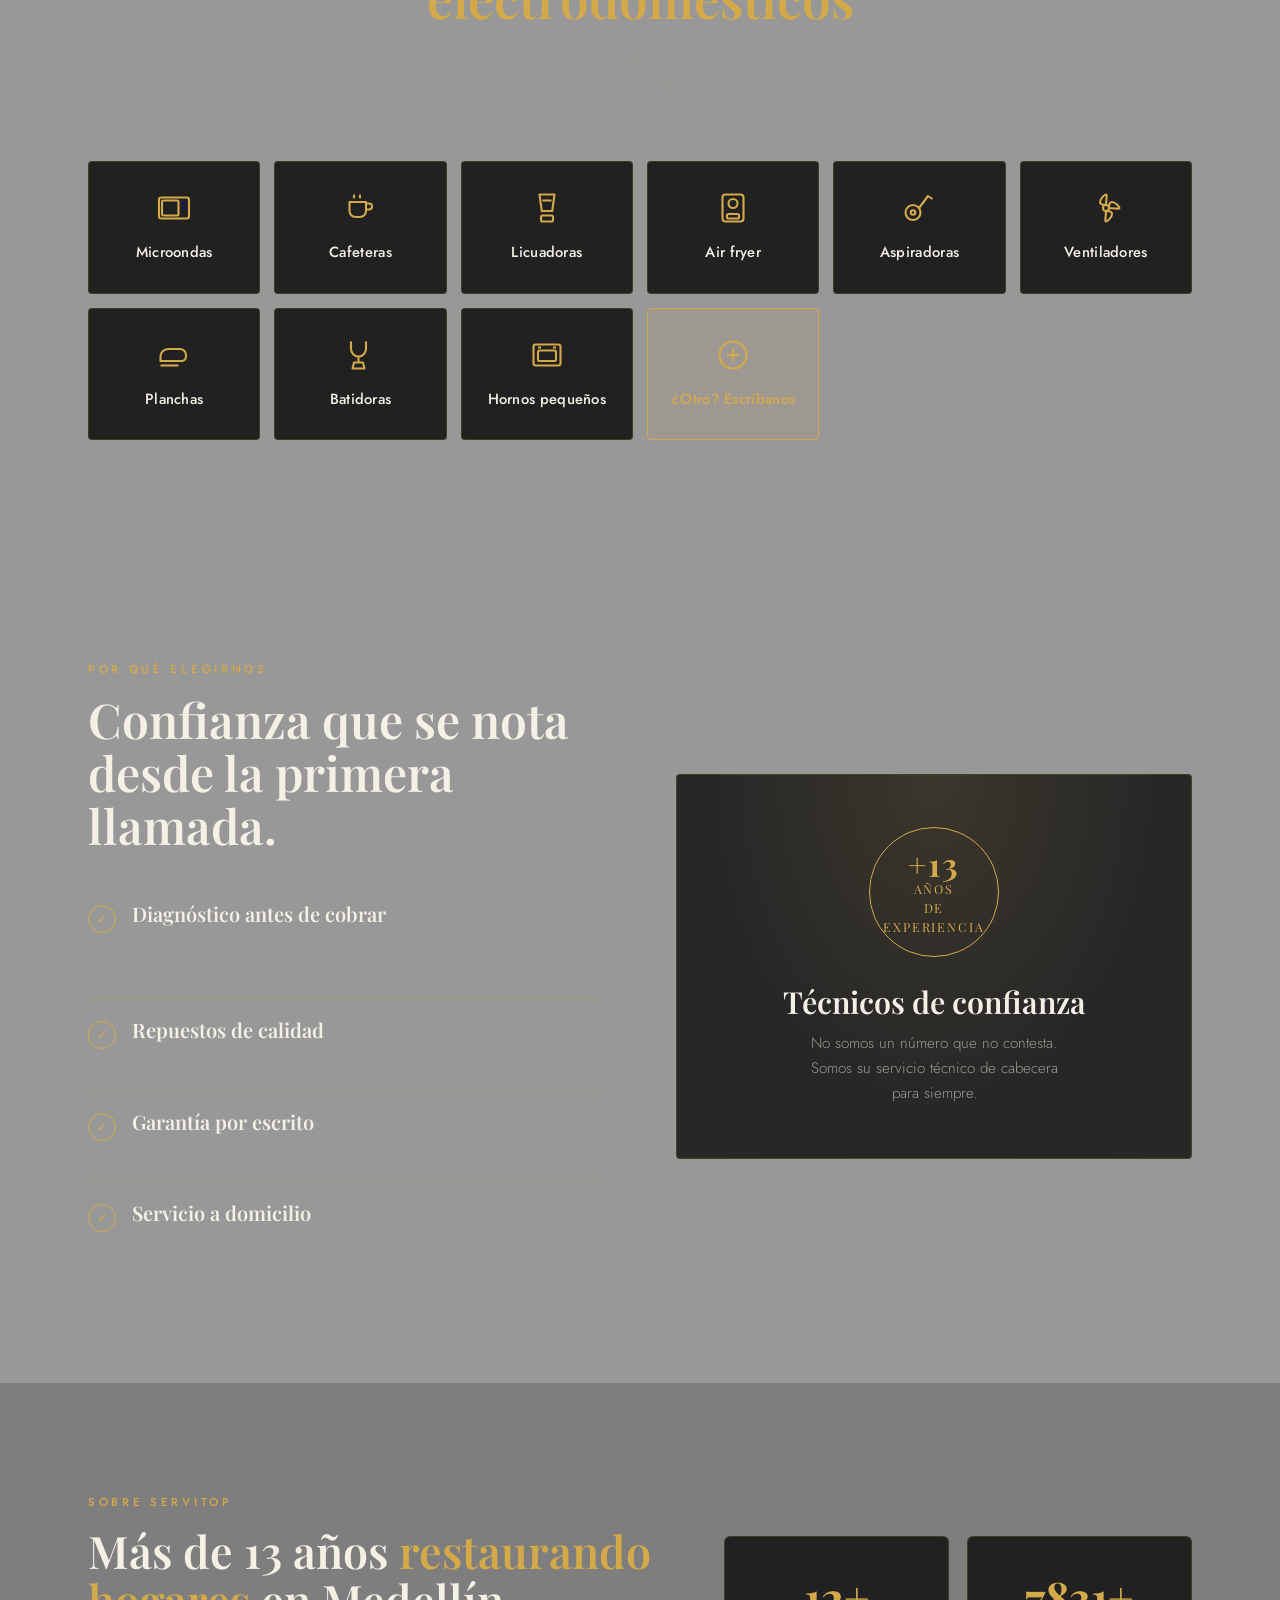
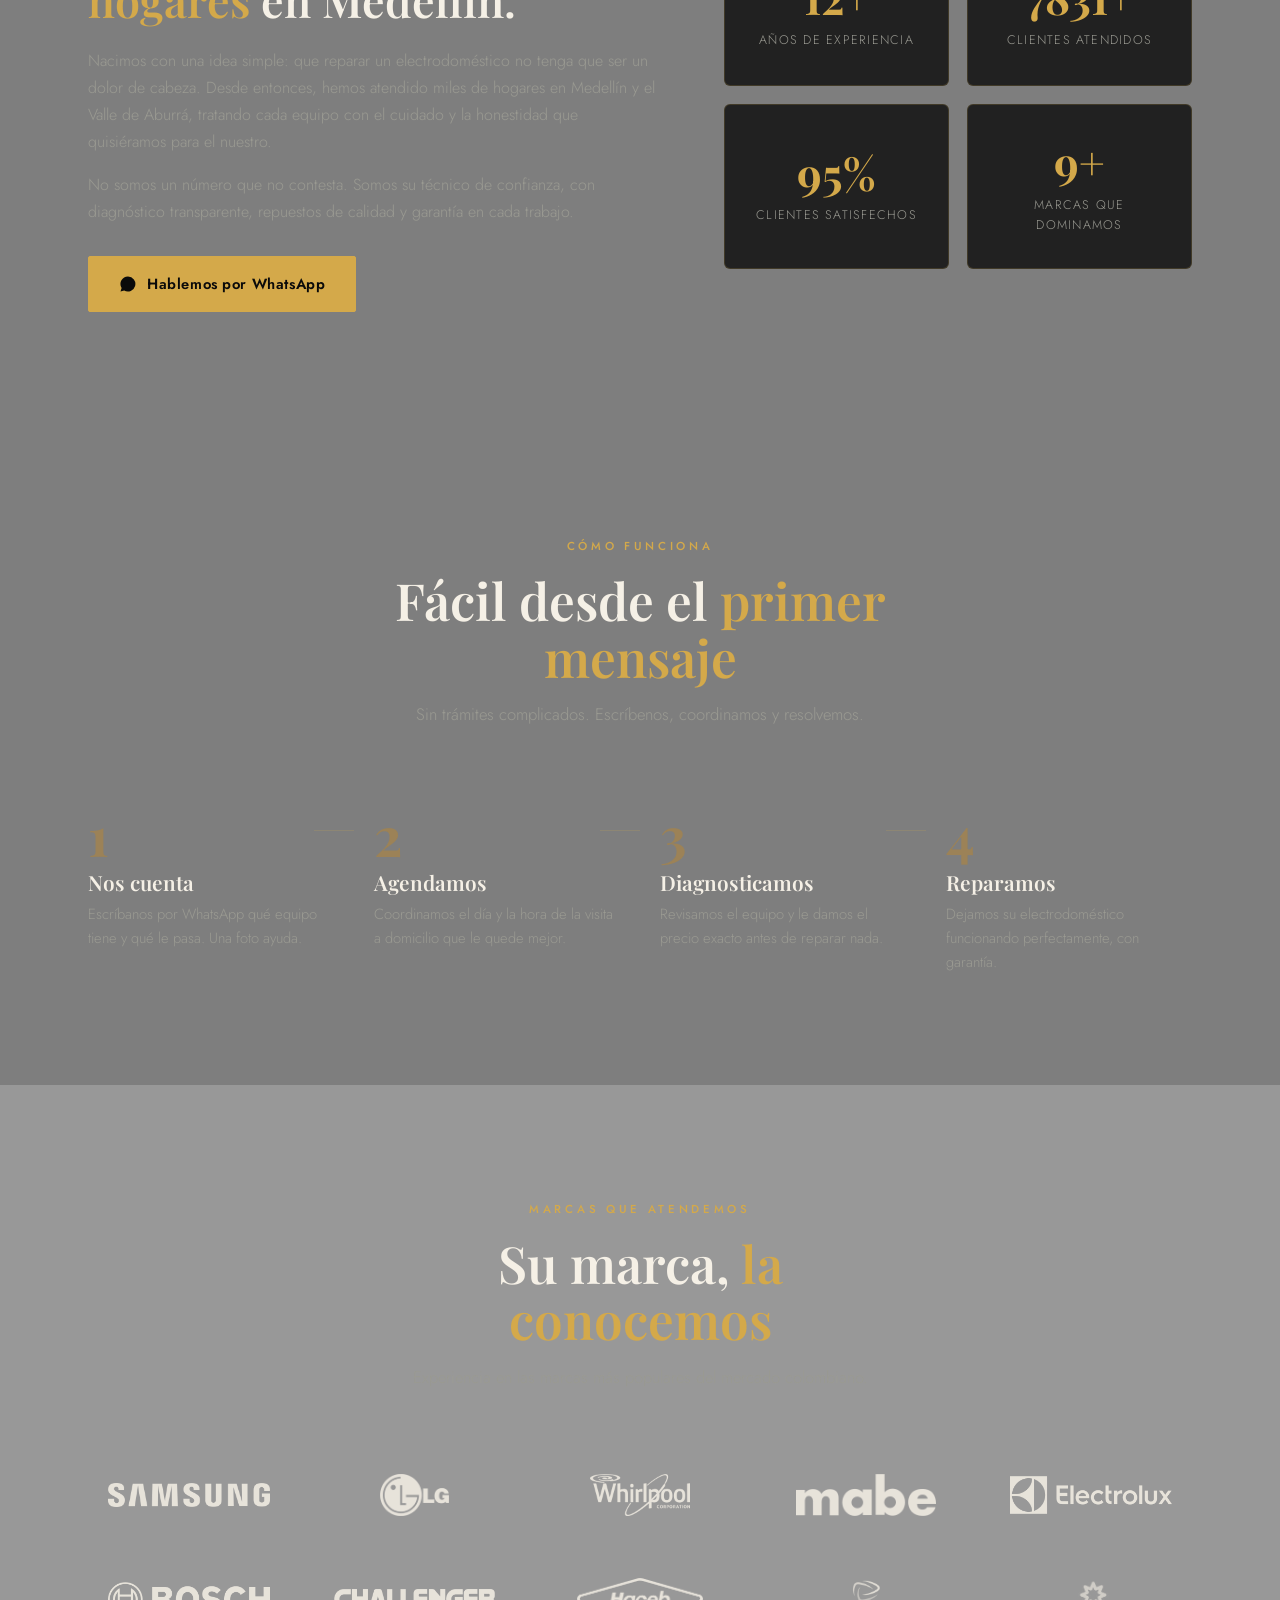
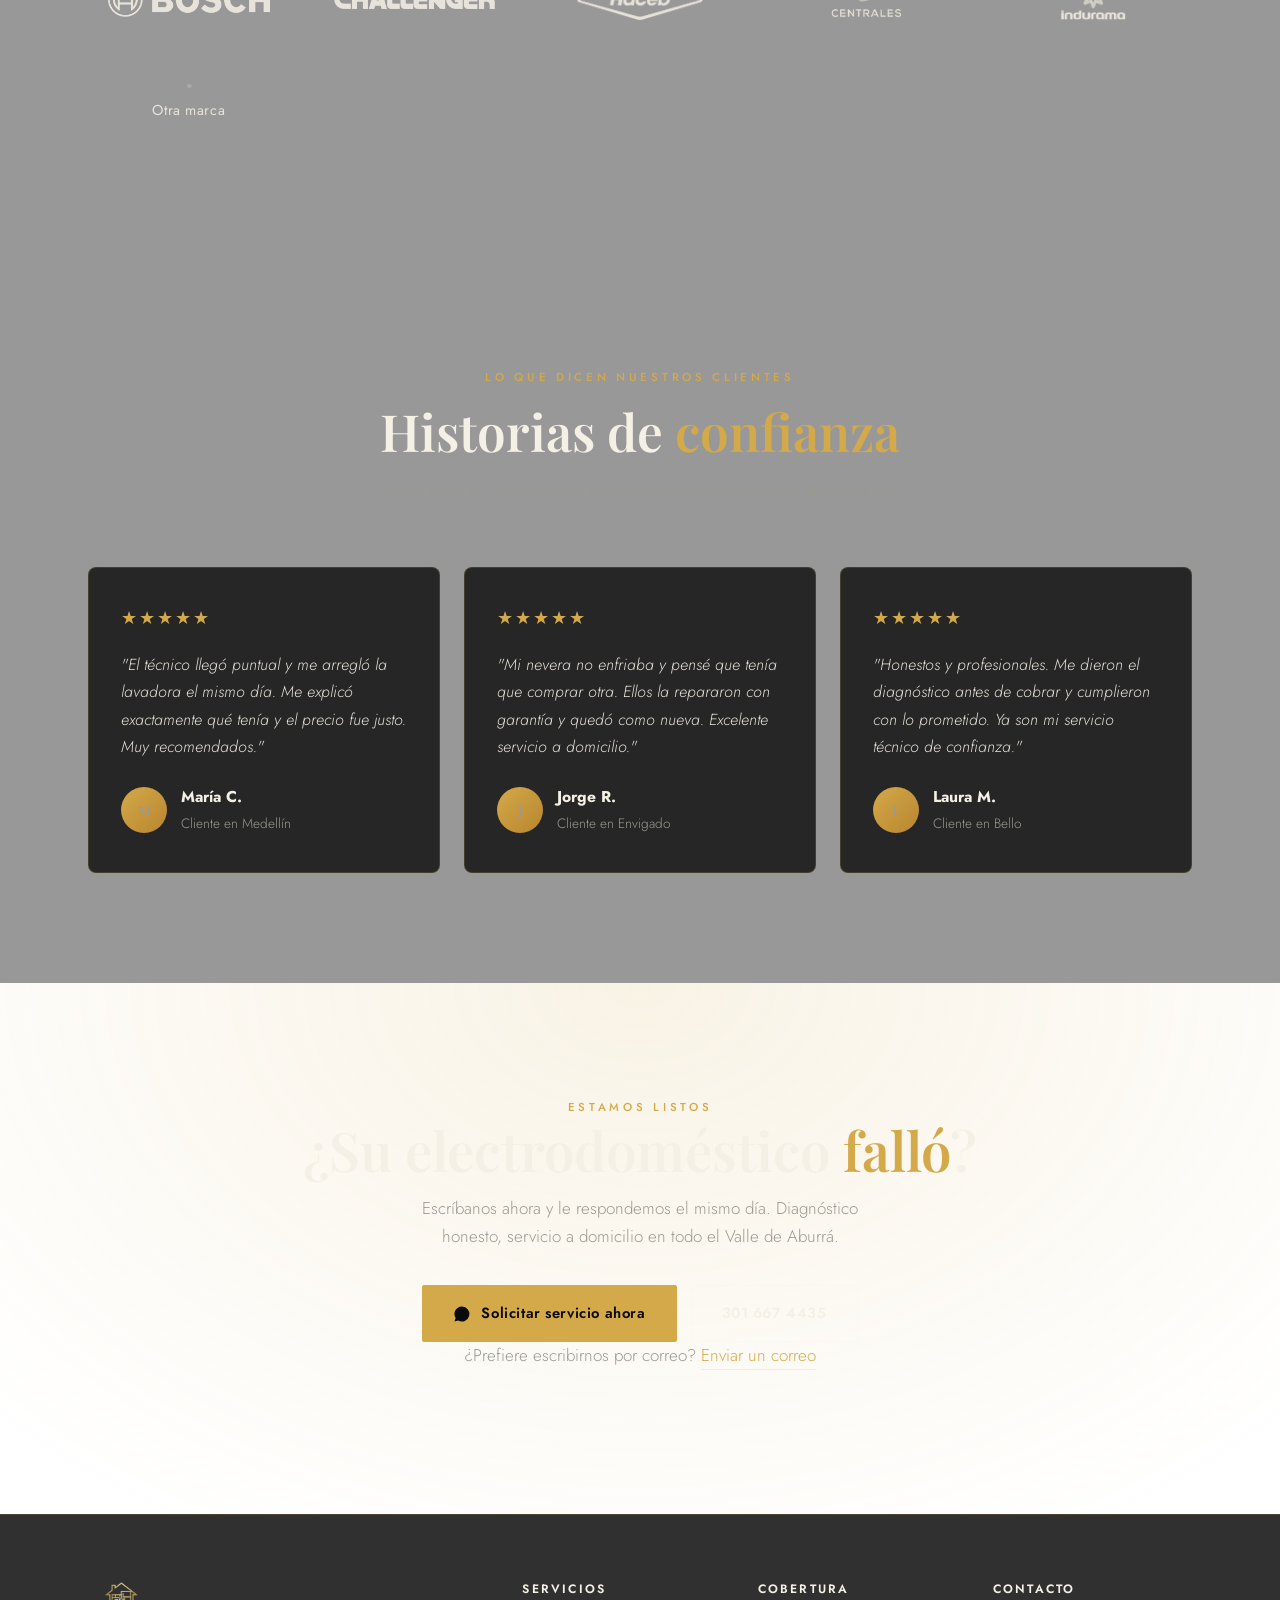
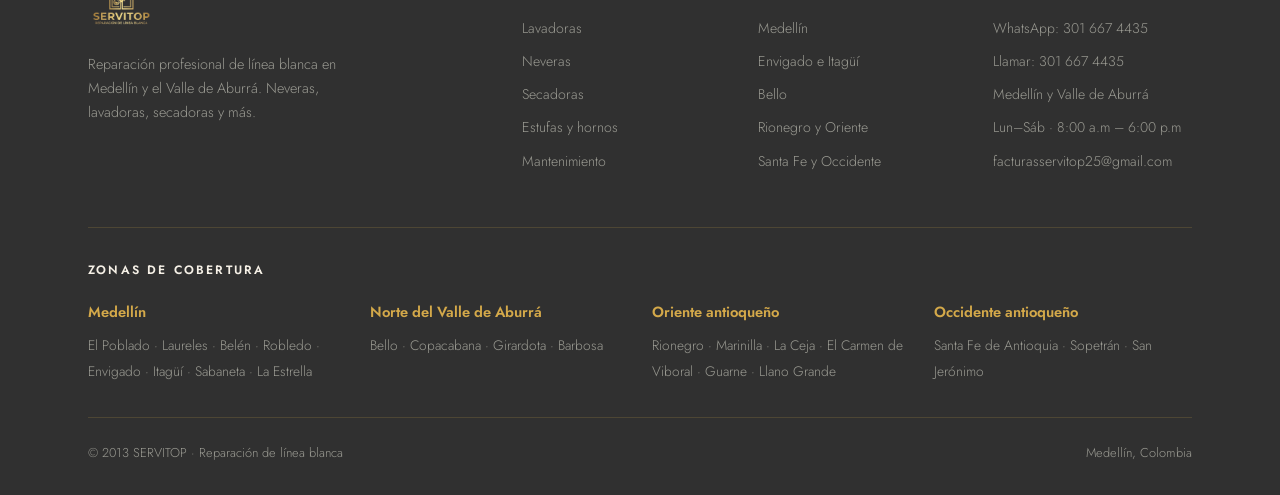
==== commit 6eccbfb2: "Add files via upload" ====
--- a/index.html
+++ b/index.html
@@ -1,6 +1,15 @@
 <!DOCTYPE html>
 <html lang="es">
 <head>
+<!-- ==================== PEGA_CODIGO_1_AQUI (<!-- Google Tag Manager -->
+<script>(function(w,d,s,l,i){w[l]=w[l]||[];w[l].push({'gtm.start':
+new Date().getTime(),event:'gtm.js'});var f=d.getElementsByTagName(s)[0],
+j=d.createElement(s),dl=l!='dataLayer'?'&l='+l:'';j.async=true;j.src=
+'https://www.googletagmanager.com/gtm.js?id='+i+dl;f.parentNode.insertBefore(j,f);
+})(window,document,'script','dataLayer','GTM-N87K73Q2');</script>
+<!-- End Google Tag Manager -->) ==================== -->
+
+<!-- ============================================================================================ -->
 <meta charset="UTF-8">
 <meta name="viewport" content="width=device-width, initial-scale=1.0">
 <title>SERVITOP | Reparación de Electrodomésticos, TV e Instalación en Medellín</title>
@@ -344,6 +353,12 @@
 </style>
 </head>
 <body>
+<!-- ==================== PEGA_CODIGO_2_AQUI (<!-- Google Tag Manager (noscript) -->
+<noscript><iframe src="https://www.googletagmanager.com/ns.html?id=GTM-N87K73Q2"
+height="0" width="0" style="display:none;visibility:hidden"></iframe></noscript>
+<!-- End Google Tag Manager (noscript) -->) ==================== -->
+
+<!-- ============================================================================================ -->
 
 <nav id="nav">
   <div class="wrap nav-inner">
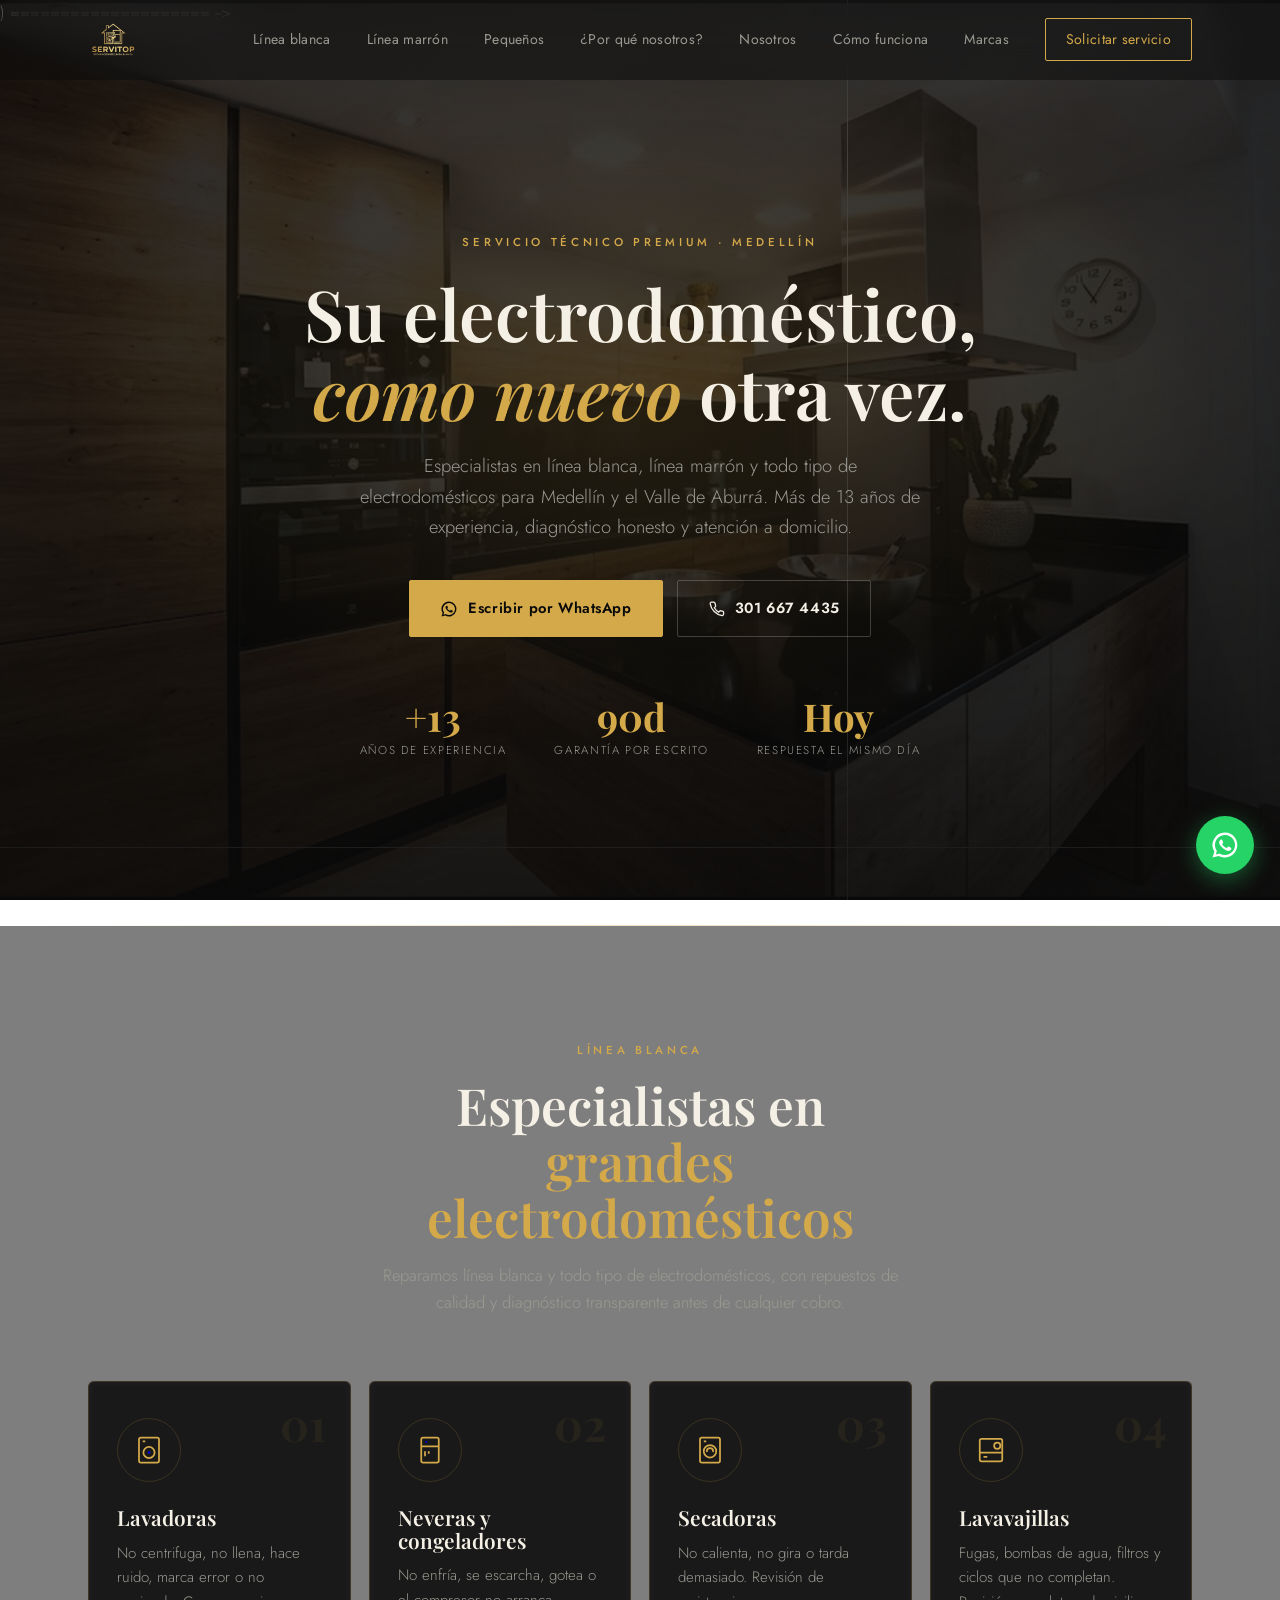
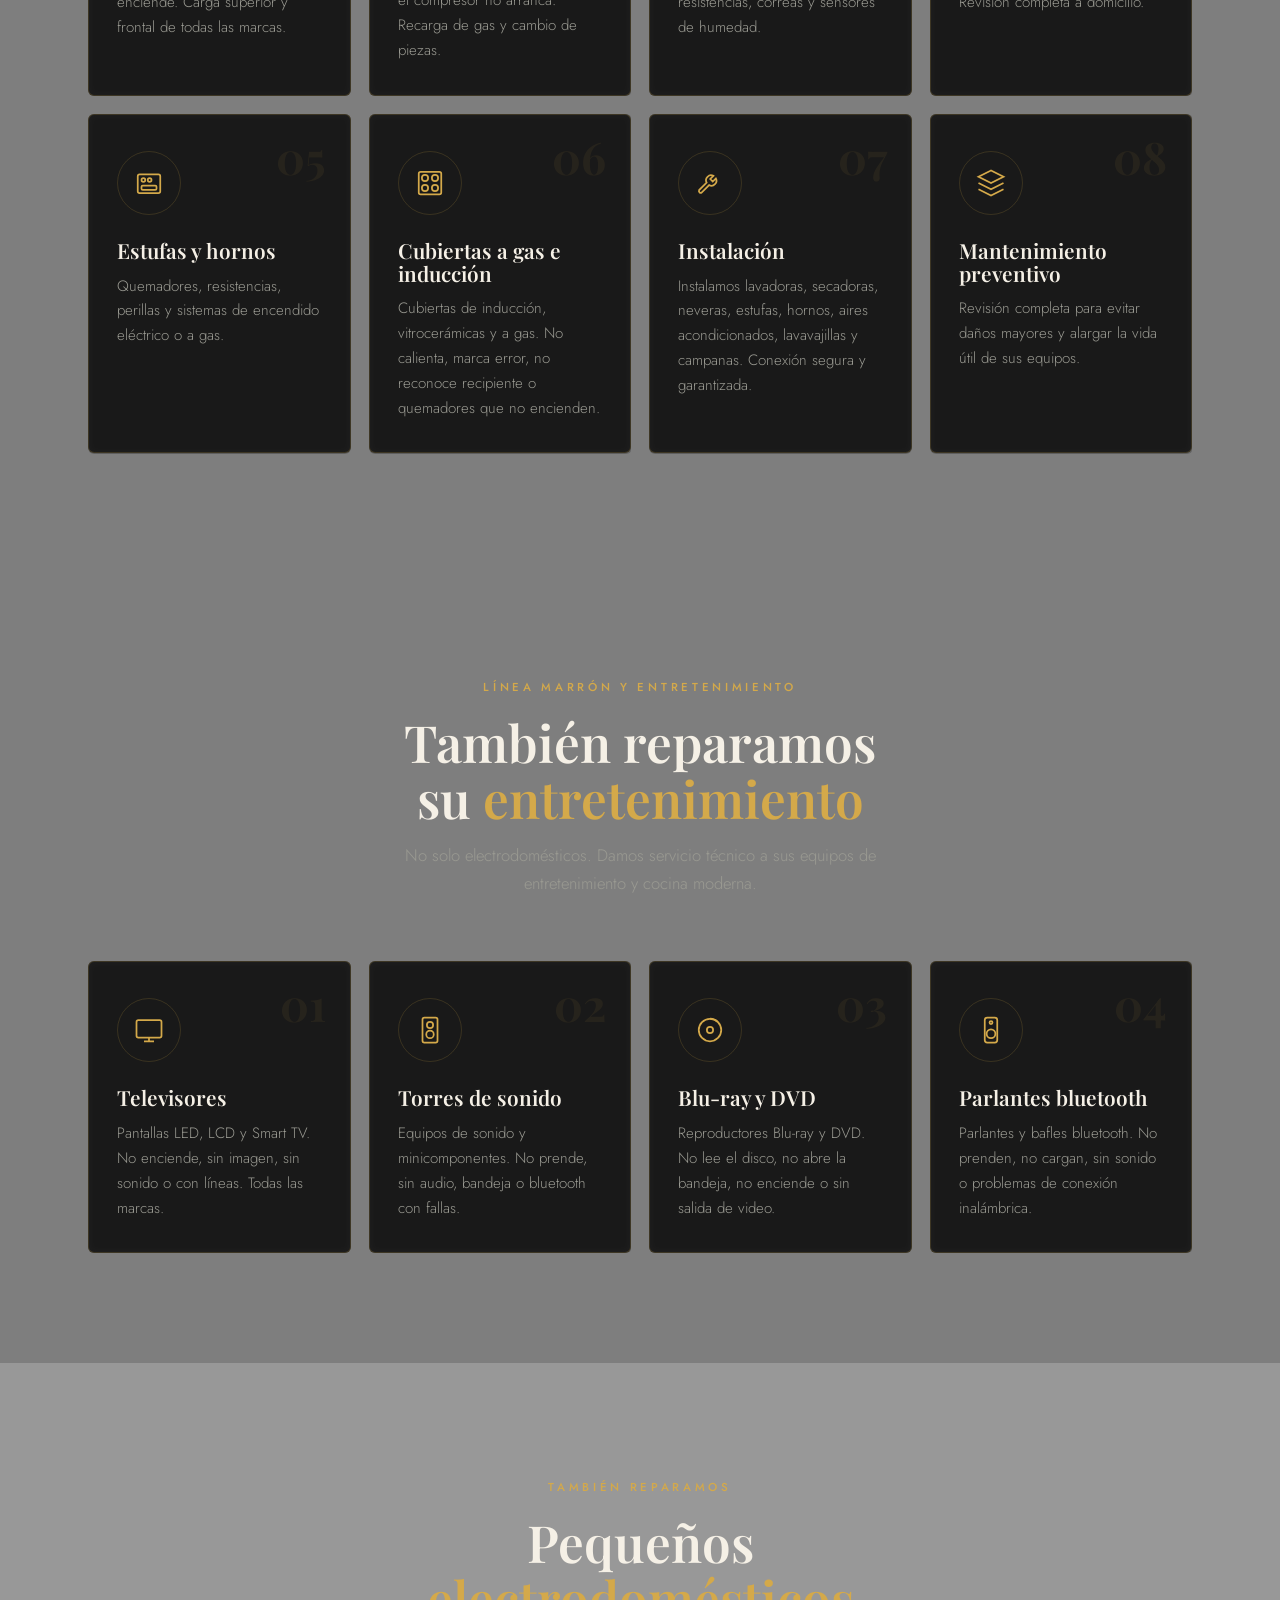
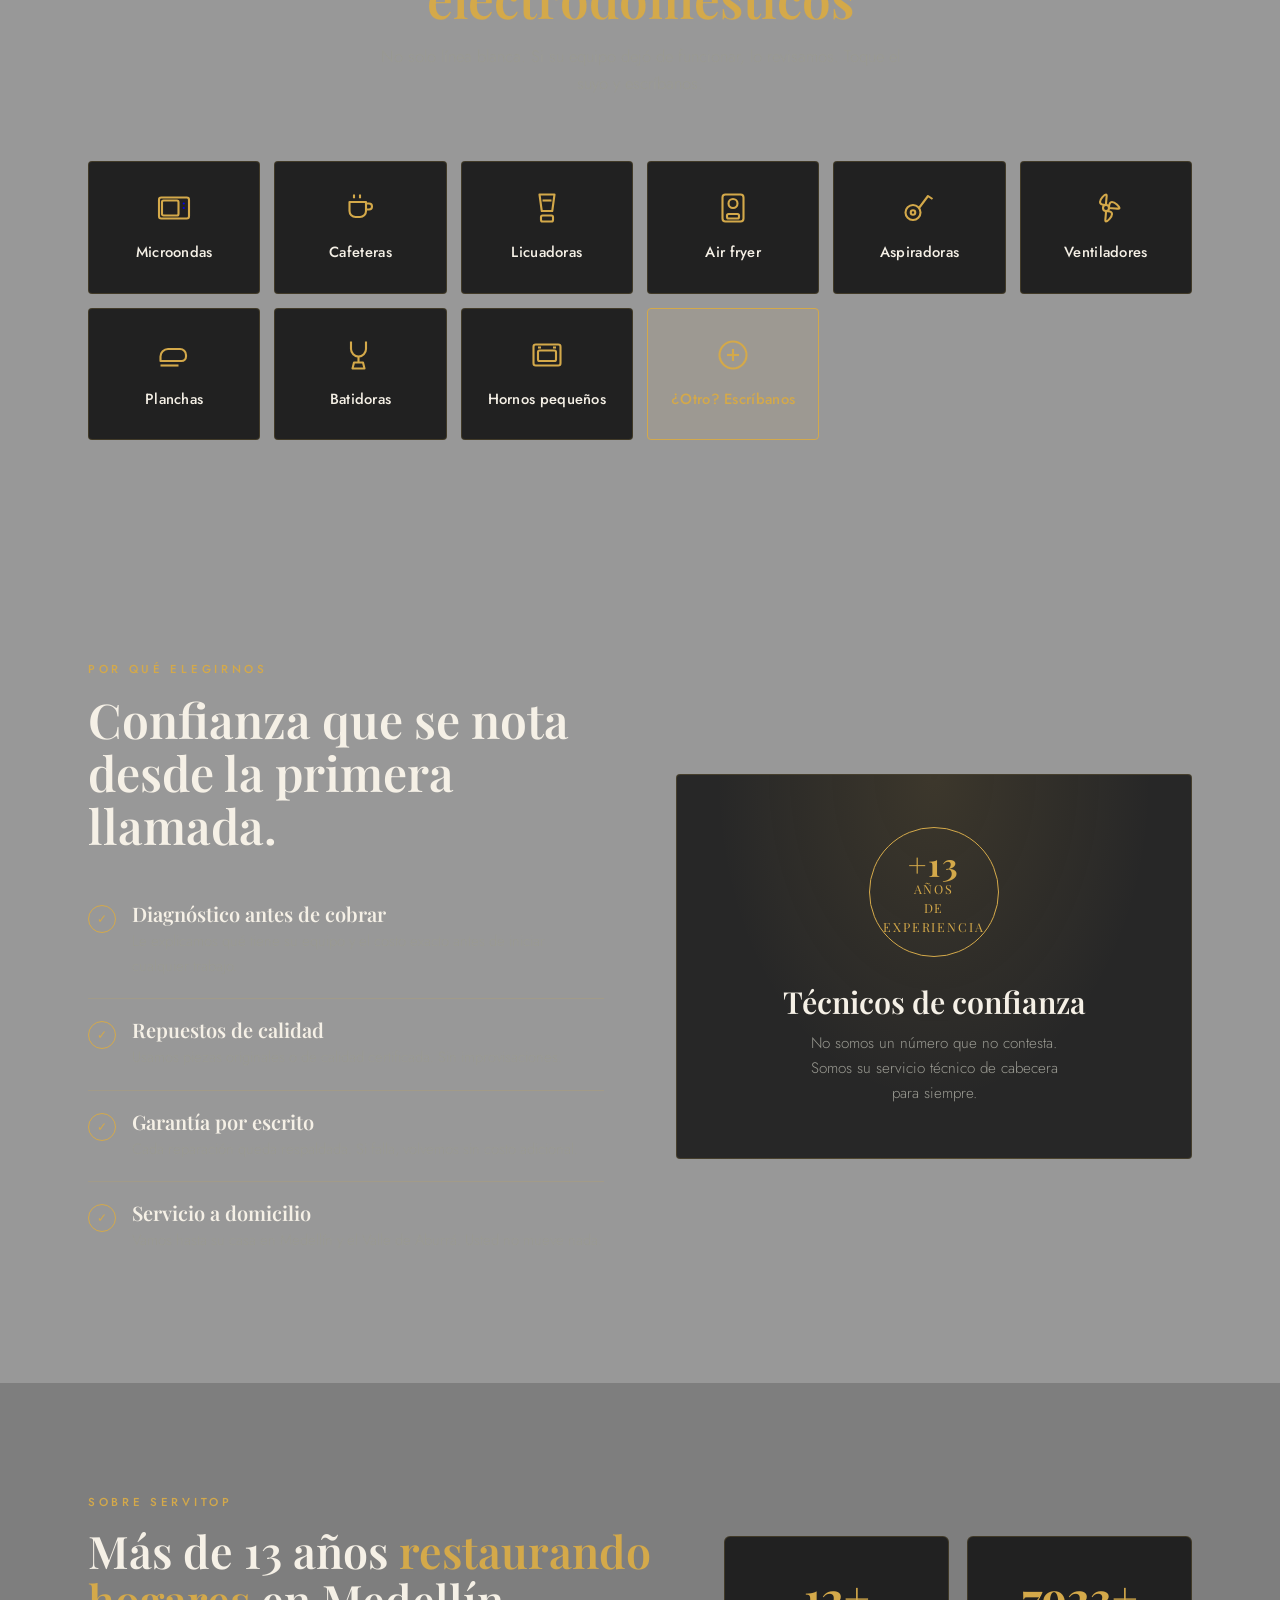
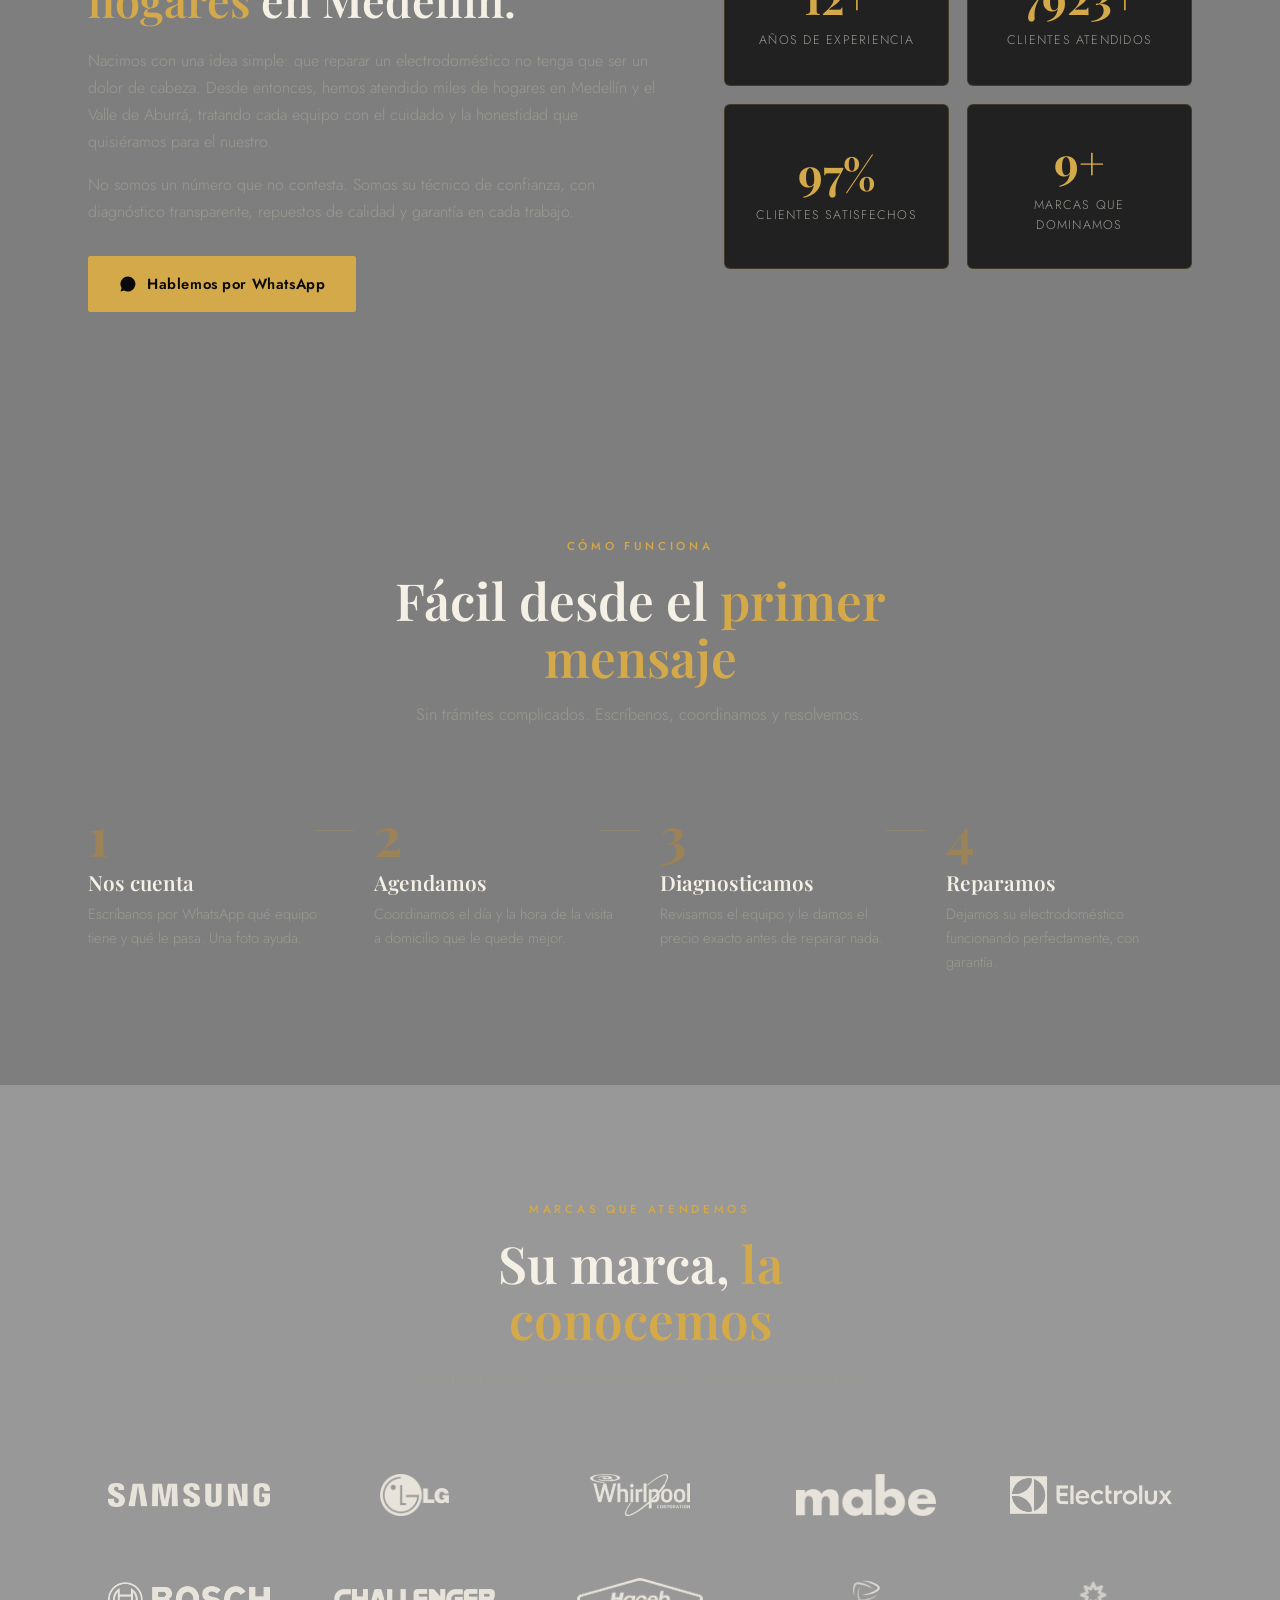
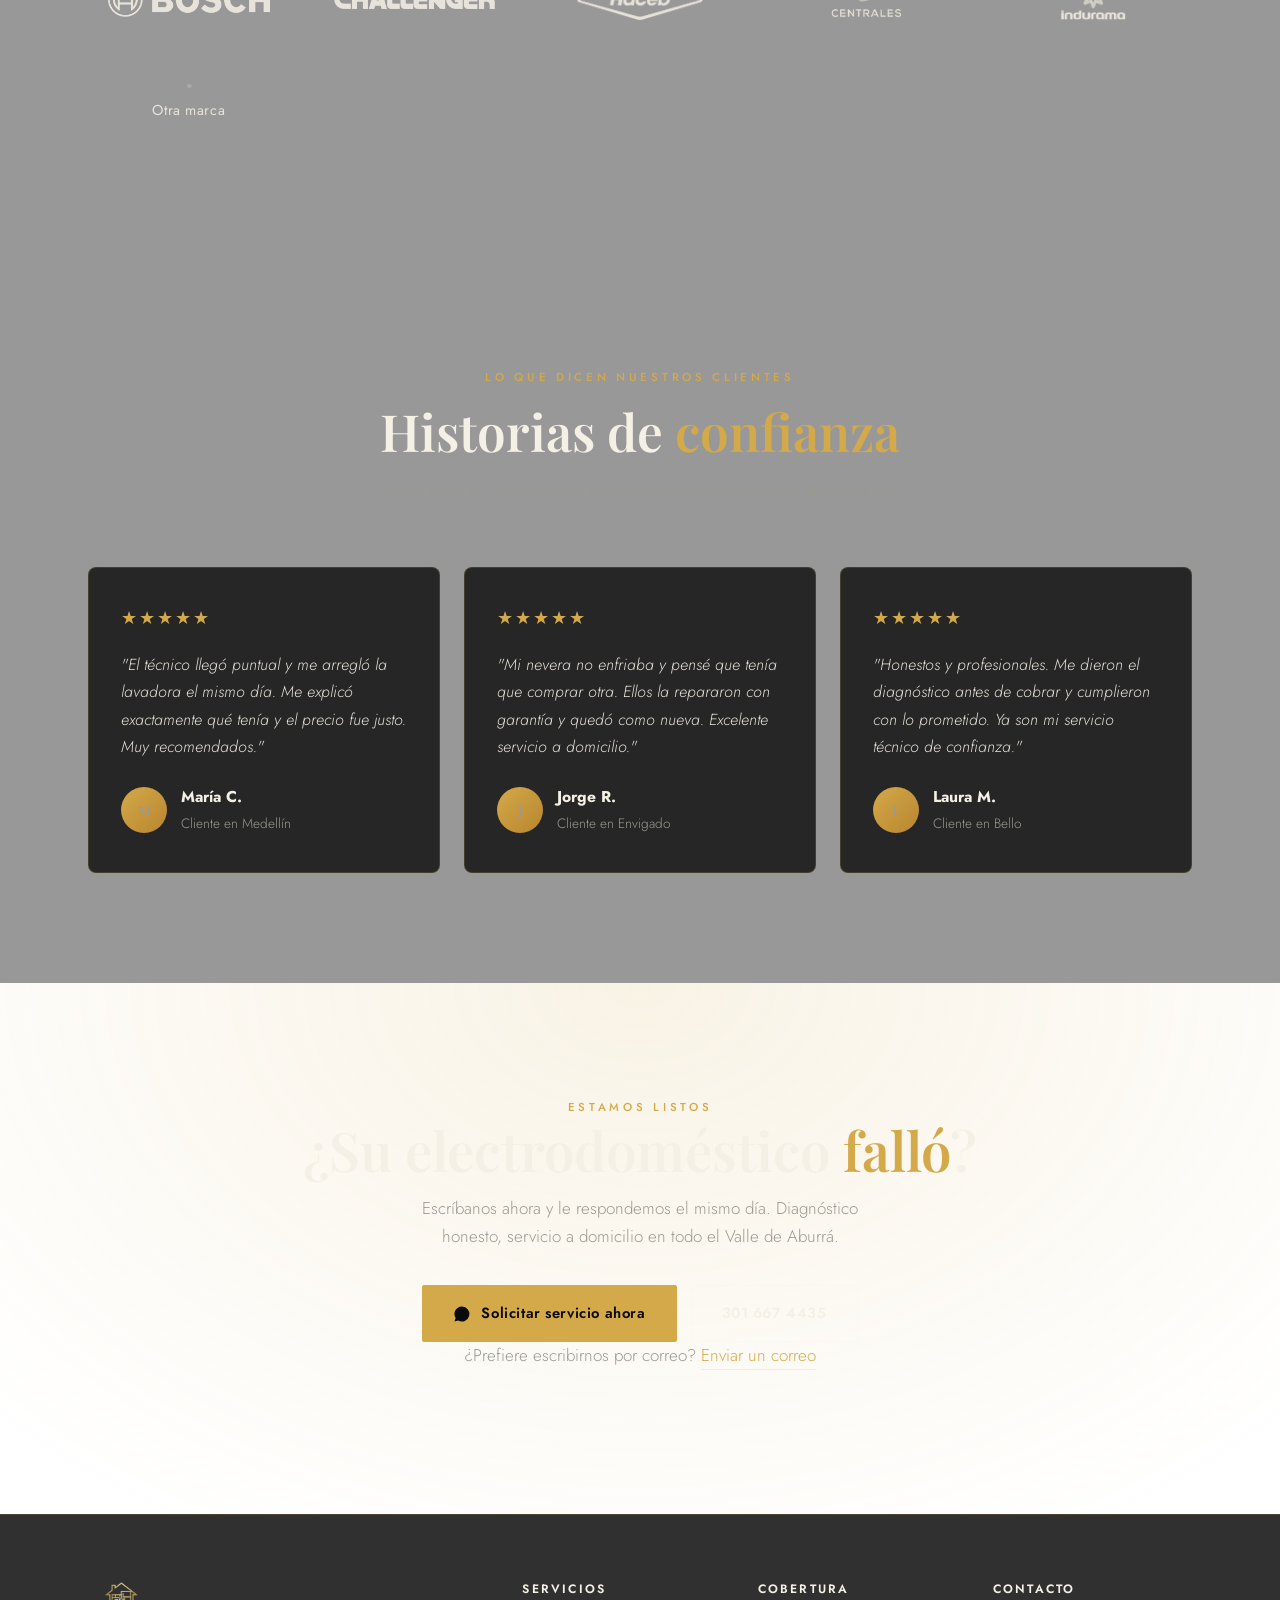
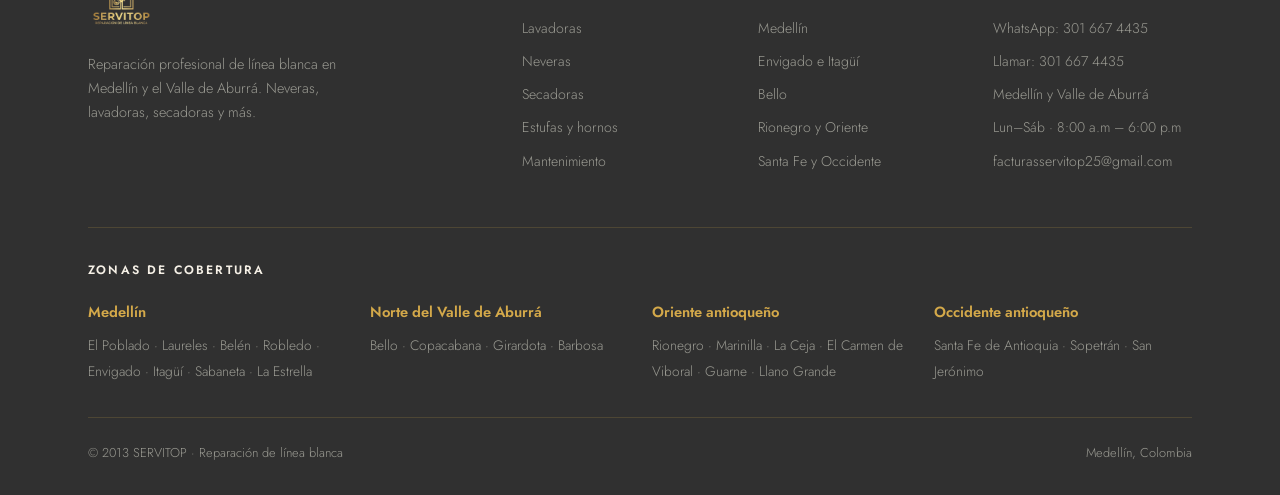
==== commit 020e62fe: "Add files via upload" ====
--- a/index.html
+++ b/index.html
@@ -7,7 +7,7 @@
 j=d.createElement(s),dl=l!='dataLayer'?'&l='+l:'';j.async=true;j.src=
 'https://www.googletagmanager.com/gtm.js?id='+i+dl;f.parentNode.insertBefore(j,f);
 })(window,document,'script','dataLayer','GTM-N87K73Q2');</script>
-<!-- End Google Tag Manager -->) ==================== -->
+<!-- End Google Tag Manager -->
 
 <!-- ============================================================================================ -->
 <meta charset="UTF-8">
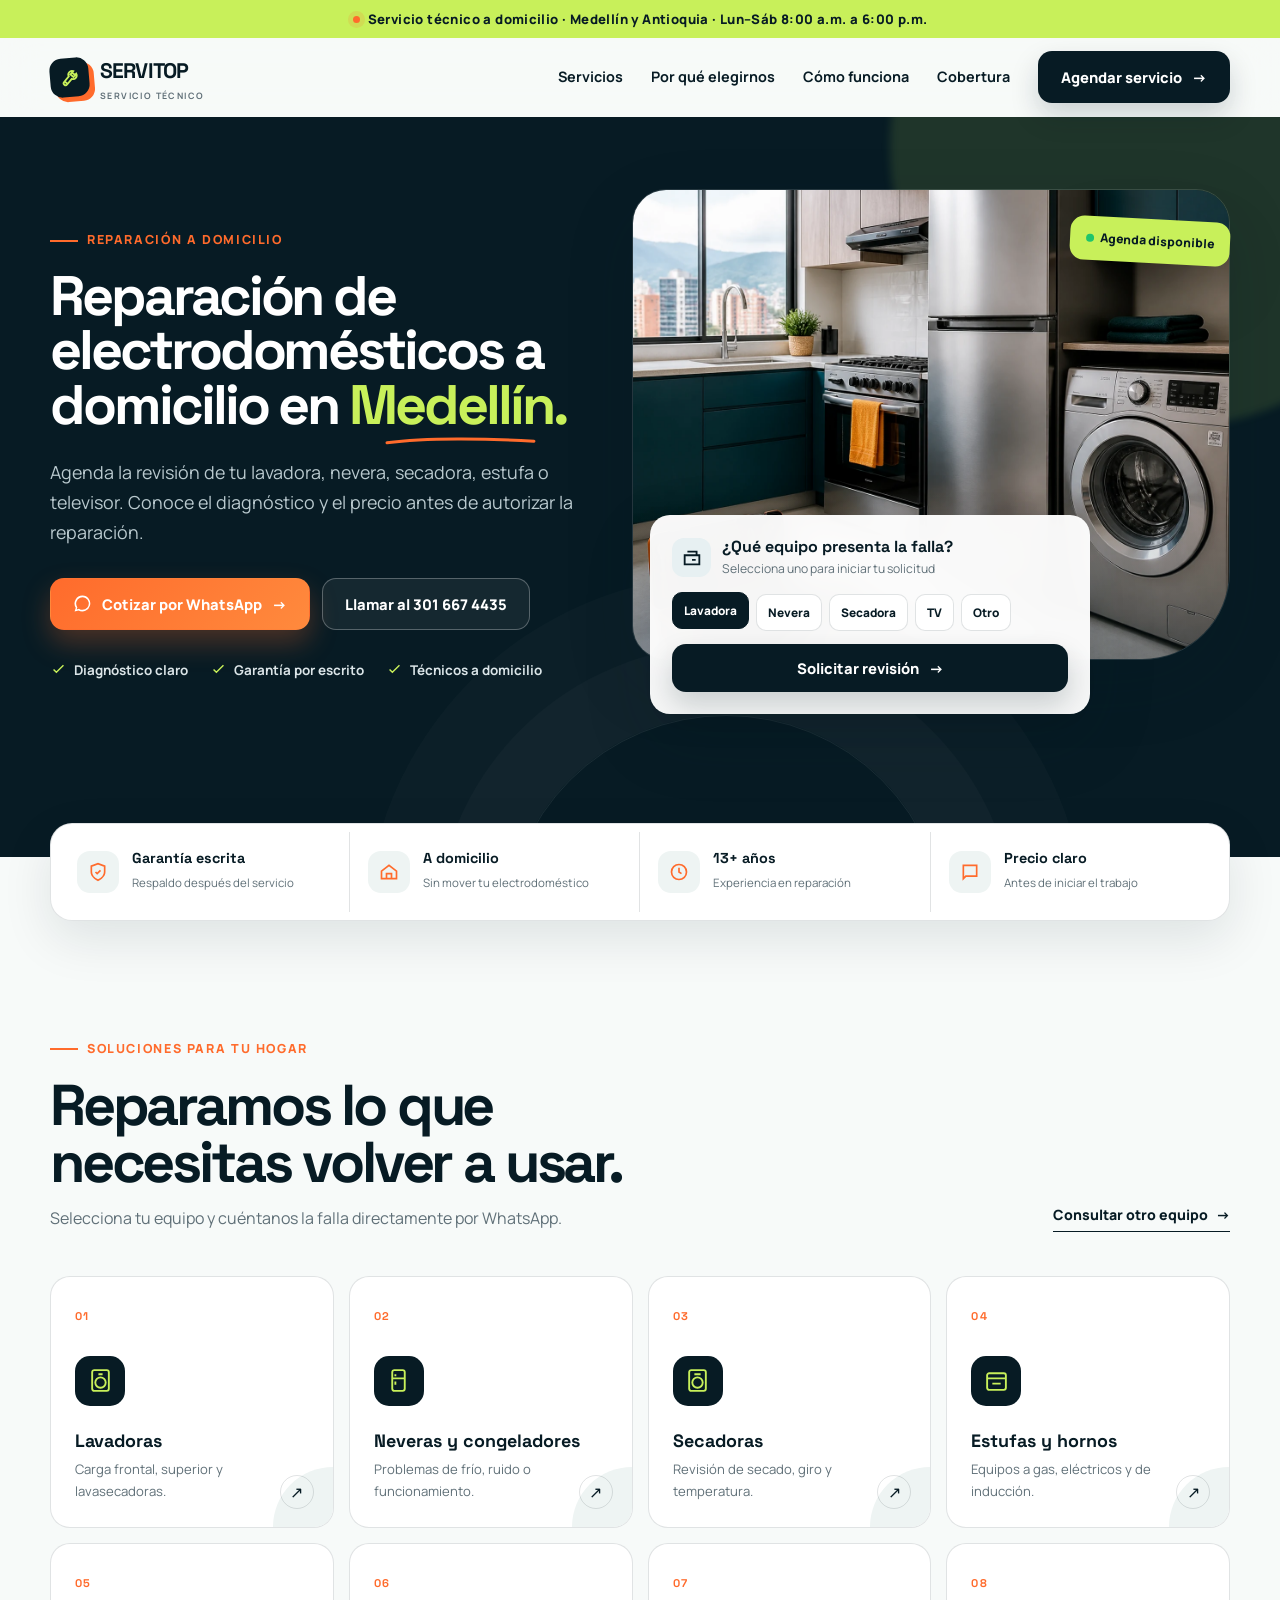
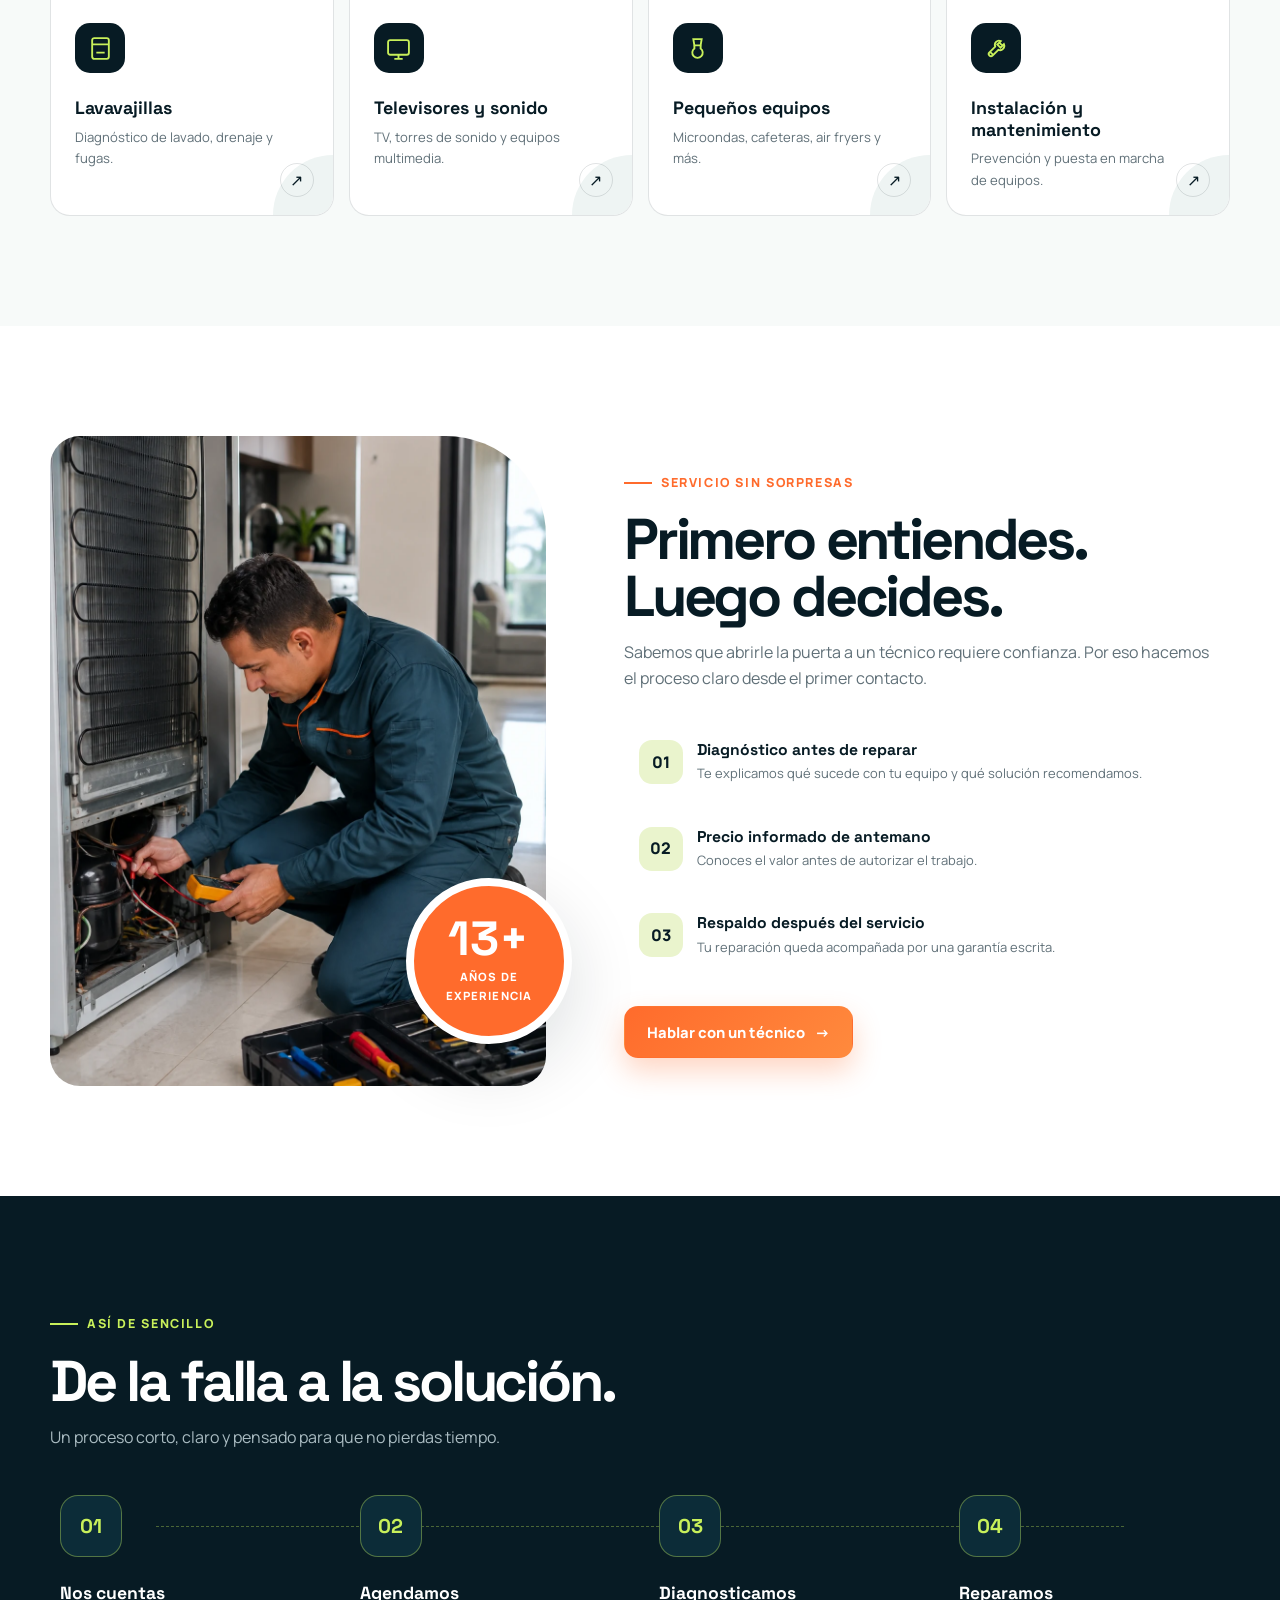
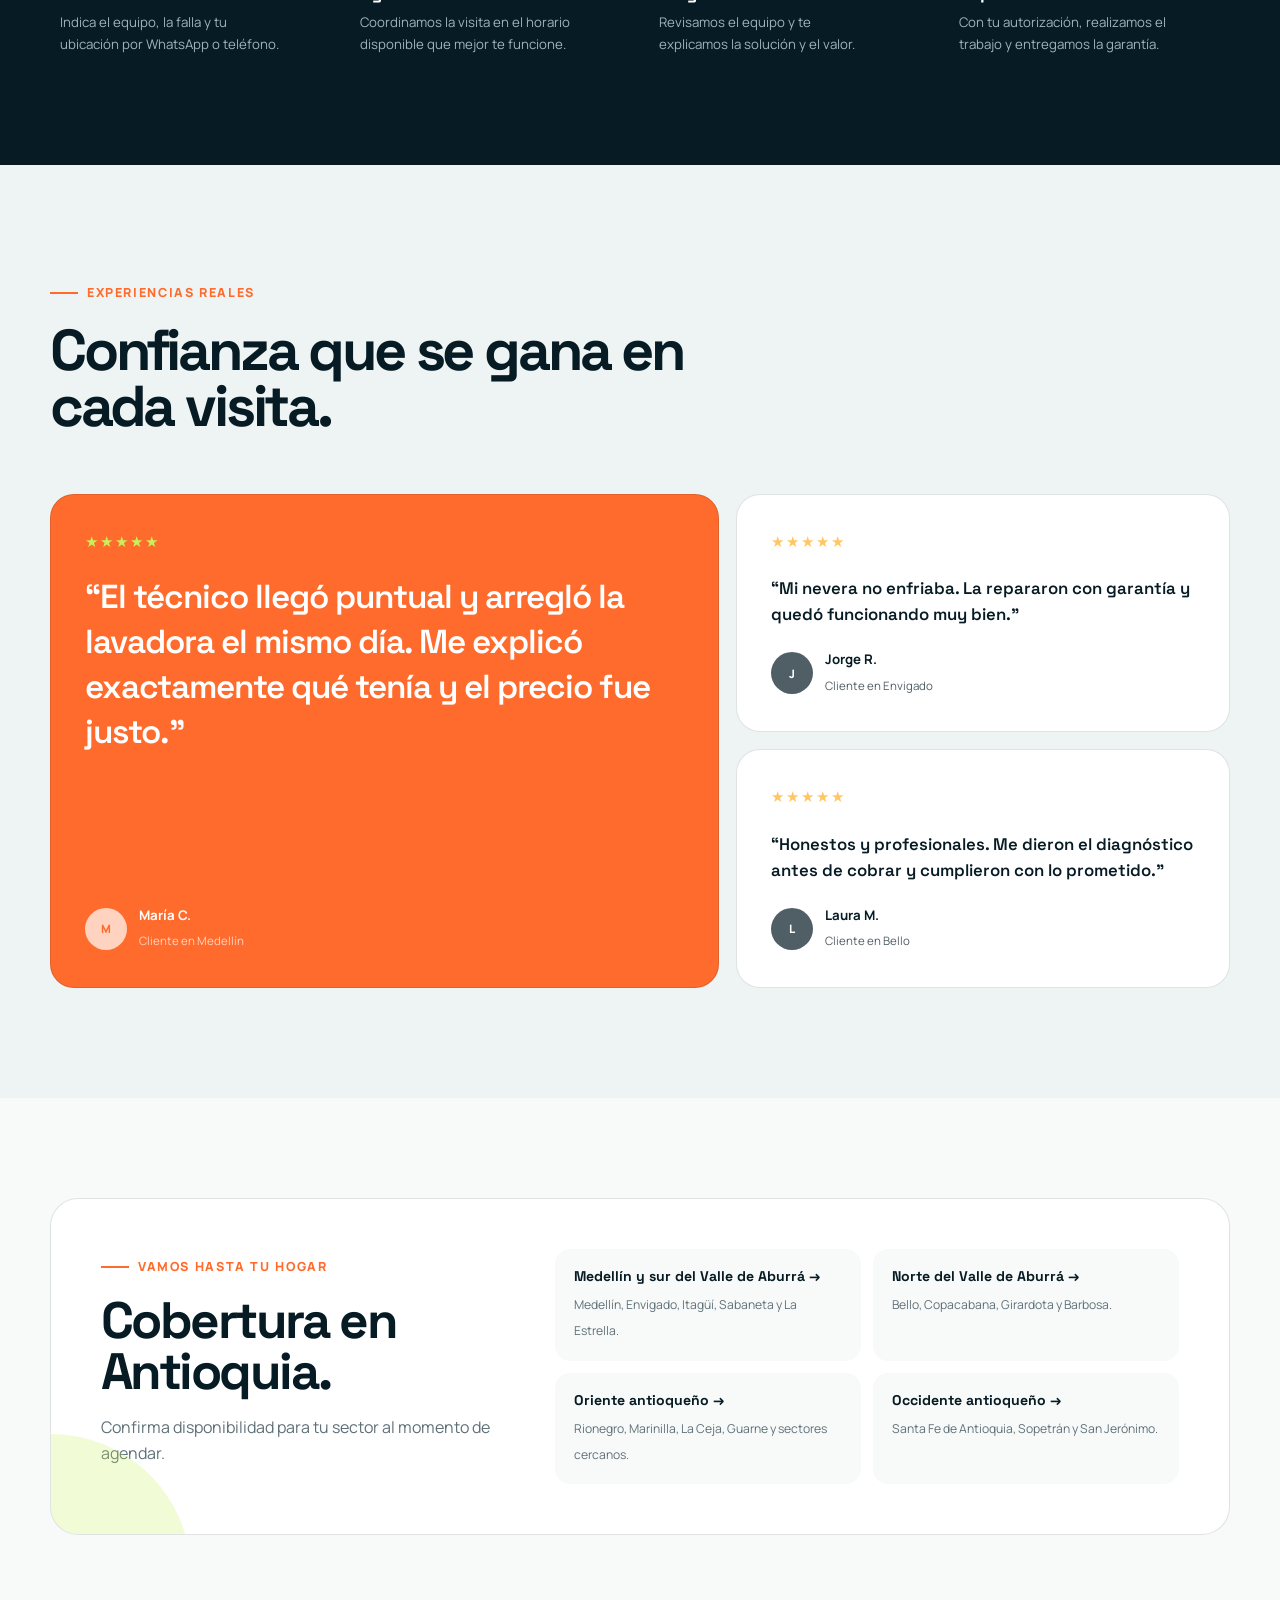
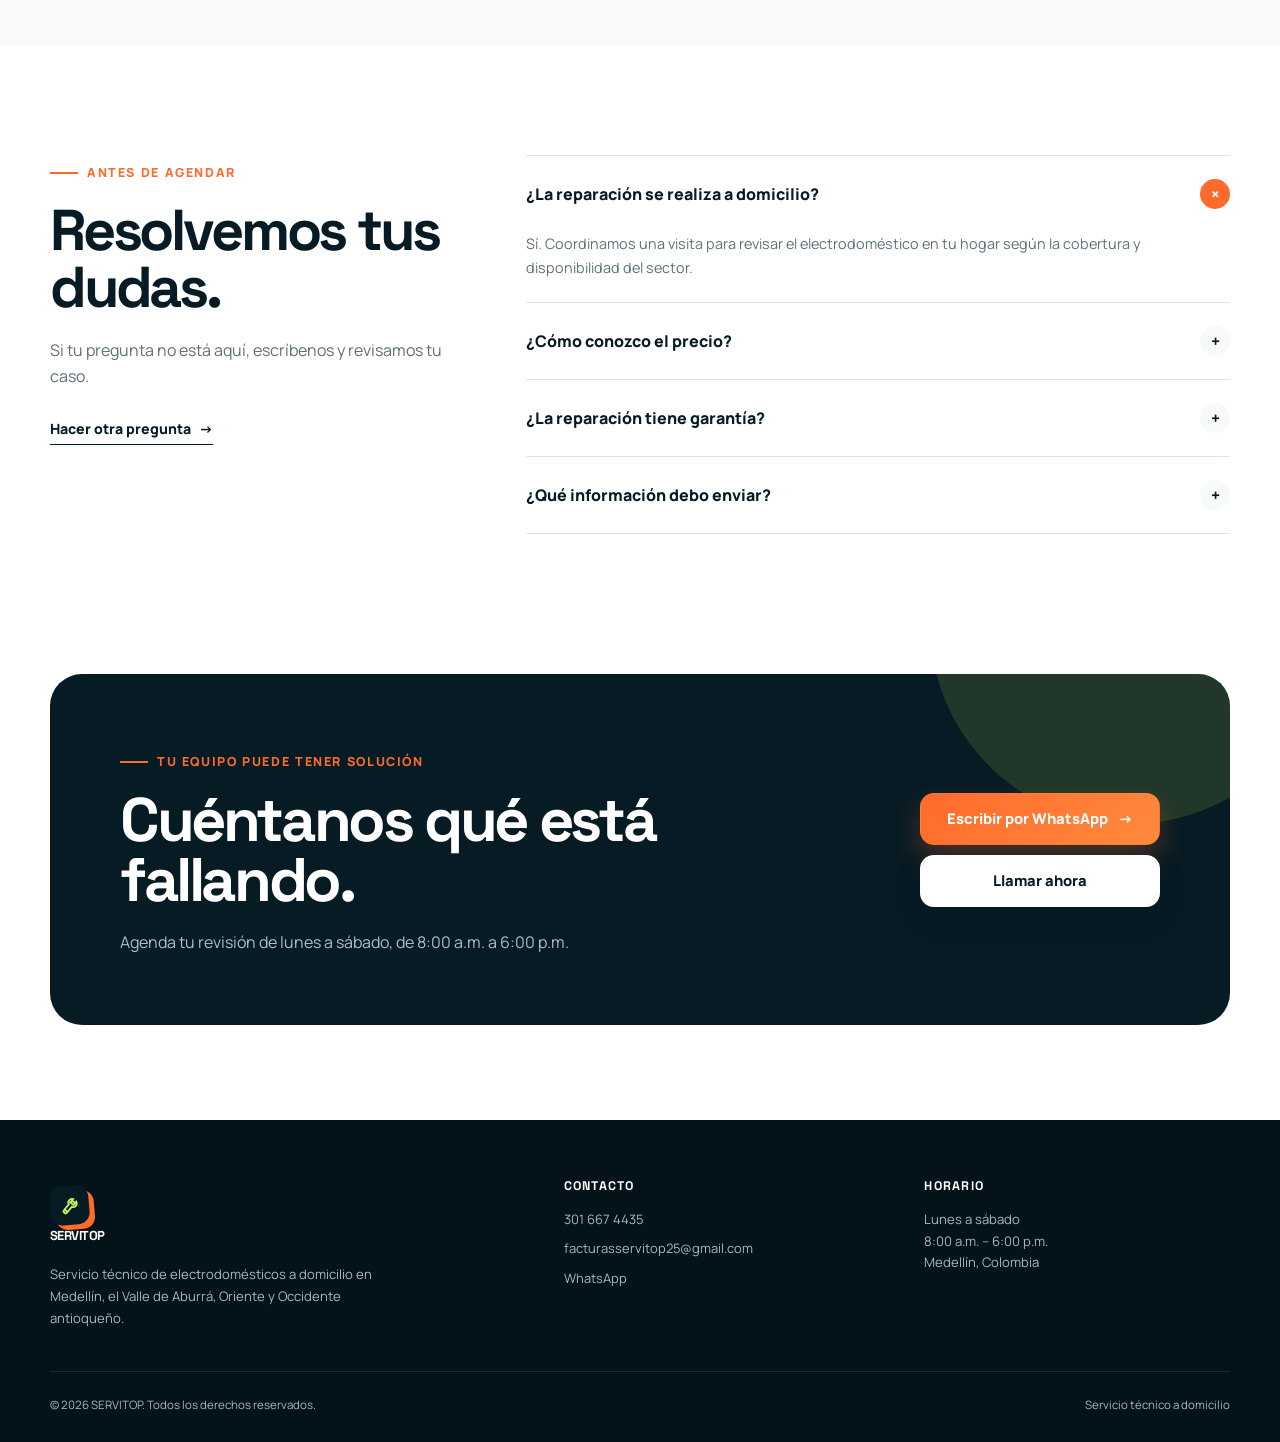
==== commit df34b9d3: "Rediseñar landing page a sistema de plantillas compartido Consolida el HTML duplicado de las páginas" ====
--- a/index.html
+++ b/index.html
@@ -1,847 +1,266 @@
 <!DOCTYPE html>
 <html lang="es">
 <head>
-<!-- ==================== PEGA_CODIGO_1_AQUI (<!-- Google Tag Manager -->
-<script>(function(w,d,s,l,i){w[l]=w[l]||[];w[l].push({'gtm.start':
-new Date().getTime(),event:'gtm.js'});var f=d.getElementsByTagName(s)[0],
-j=d.createElement(s),dl=l!='dataLayer'?'&l='+l:'';j.async=true;j.src=
-'https://www.googletagmanager.com/gtm.js?id='+i+dl;f.parentNode.insertBefore(j,f);
-})(window,document,'script','dataLayer','GTM-N87K73Q2');</script>
-<!-- End Google Tag Manager -->
-
-<!-- ============================================================================================ -->
-<meta charset="UTF-8">
-<meta name="viewport" content="width=device-width, initial-scale=1.0">
-<title>SERVITOP | Reparación de Electrodomésticos, TV e Instalación en Medellín</title>
-<meta name="description" content="Reparación e instalación de lavadoras, neveras, televisores, cubiertas de inducción y línea blanca en Medellín, Valle de Aburrá, oriente y occidente antioqueño. A domicilio, con garantía. ☎ 301 667 4435">
-<meta name="keywords" content="reparación lavadoras Medellín, reparación neveras Medellín, reparación televisores Medellín, reparación cubiertas de inducción Medellín, servicio técnico electrodomésticos Medellín, instalación electrodomésticos Medellín, reparación línea blanca, reparación línea marrón, técnico a domicilio Valle de Aburrá, servicio técnico Rionegro, servicio técnico Santa Fe de Antioquia, reparación torres de sonido">
-<meta name="author" content="SERVITOP">
-<meta name="robots" content="index, follow">
-<meta name="geo.region" content="CO-ANT">
-<meta name="geo.placename" content="Medellín">
-<link rel="canonical" href="https://servitop.co/">
-
-<!-- Open Graph (Facebook / WhatsApp) -->
-<meta property="og:type" content="website">
-<meta property="og:title" content="SERVITOP | Reparación e Instalación de Electrodomésticos en Medellín">
-<meta property="og:description" content="Reparación e instalación de electrodomésticos, TV, sonido y cubiertas a domicilio en Medellín y Antioquia. Garantía. ☎ 301 667 4435">
-<meta property="og:url" content="https://servitop.co/">
-<meta property="og:locale" content="es_CO">
-<meta property="og:site_name" content="SERVITOP">
-
-<!-- Twitter Card -->
-<meta name="twitter:card" content="summary_large_image">
-<meta name="twitter:title" content="SERVITOP | Reparación de Electrodomésticos en Medellín">
-<meta name="twitter:description" content="Reparación de lavadoras, neveras y línea blanca a domicilio en Medellín. ☎ 301 667 4435">
-
-<!-- Schema.org LocalBusiness -->
-<script type="application/ld+json">
-{
-  "@context": "https://schema.org",
-  "@type": "HomeAndConstructionBusiness",
-  "@id": "https://servitop.co/",
-  "name": "SERVITOP",
-  "description": "Servicio técnico de reparación de electrodomésticos y línea blanca en Medellín y el Valle de Aburrá.",
-  "url": "https://servitop.co/",
-  "telephone": "+573016674435",
-  "priceRange": "$$",
-  "areaServed": [
-    {"@type": "City", "name": "Medellín"},
-    {"@type": "City", "name": "Envigado"},
-    {"@type": "City", "name": "Itagüí"},
-    {"@type": "City", "name": "Bello"},
-    {"@type": "City", "name": "Rionegro"},
-    {"@type": "City", "name": "Santa Fe de Antioquia"},
-    {"@type": "AdministrativeArea", "name": "Valle de Aburrá"},
-    {"@type": "AdministrativeArea", "name": "Oriente antioqueño"},
-    {"@type": "AdministrativeArea", "name": "Occidente antioqueño"}
-  ],
-  "address": {
-    "@type": "PostalAddress",
-    "addressLocality": "Medellín",
-    "addressRegion": "Antioquia",
-    "addressCountry": "CO"
-  },
-  "openingHoursSpecification": {
-    "@type": "OpeningHoursSpecification",
-    "dayOfWeek": ["Monday","Tuesday","Wednesday","Thursday","Friday","Saturday"],
-    "opens": "08:00",
-    "closes": "18:00"
-  },
-  "makesOffer": [
-    {"@type": "Offer", "itemOffered": {"@type": "Service", "name": "Reparación de lavadoras"}},
-    {"@type": "Offer", "itemOffered": {"@type": "Service", "name": "Reparación de neveras y congeladores"}},
-    {"@type": "Offer", "itemOffered": {"@type": "Service", "name": "Reparación de secadoras"}},
-    {"@type": "Offer", "itemOffered": {"@type": "Service", "name": "Reparación de estufas y hornos"}},
-    {"@type": "Offer", "itemOffered": {"@type": "Service", "name": "Reparación de lavavajillas"}},
-    {"@type": "Offer", "itemOffered": {"@type": "Service", "name": "Reparación de electrodomésticos pequeños"}},
-    {"@type": "Offer", "itemOffered": {"@type": "Service", "name": "Reparación de televisores"}},
-    {"@type": "Offer", "itemOffered": {"@type": "Service", "name": "Reparación de torres de sonido"}},
-    {"@type": "Offer", "itemOffered": {"@type": "Service", "name": "Reparación de cubiertas de inducción"}},
-    {"@type": "Offer", "itemOffered": {"@type": "Service", "name": "Instalación de electrodomésticos"}},
-    {"@type": "Offer", "itemOffered": {"@type": "Service", "name": "Mantenimiento preventivo"}}
-  ]
-}
-</script>
-<link rel="icon" type="image/png" href="[data-uri]">
-<link rel="preconnect" href="https://fonts.googleapis.com">
-<link rel="preconnect" href="https://fonts.gstatic.com" crossorigin>
-<link href="https://fonts.googleapis.com/css2?family=Playfair+Display:ital,wght@0,500;0,600;0,700;0,800;1,500;1,600&family=Jost:wght@300;400;500;600&display=swap" rel="stylesheet">
-<style>
-:root{
-  --black:#0a0a0a;--carbon:#141414;--carbon2:#1c1c1c;
-  --gold:#d4a94a;--gold-light:#e8cd82;--gold-deep:#b8862f;
-  --cream:#f5f0e6;--grey:#9a9a92;--line:rgba(212,169,74,0.18);
-}
-*{margin:0;padding:0;box-sizing:border-box}
-html{scroll-behavior:smooth}
-body{
-  background:transparent;color:var(--cream);
-  font-family:'Jost',sans-serif;font-weight:300;
-  line-height:1.65;overflow-x:hidden;position:relative;
-}
-body::before{
-  content:"";position:fixed;inset:0;z-index:-2;
-  background:url("[data-uri]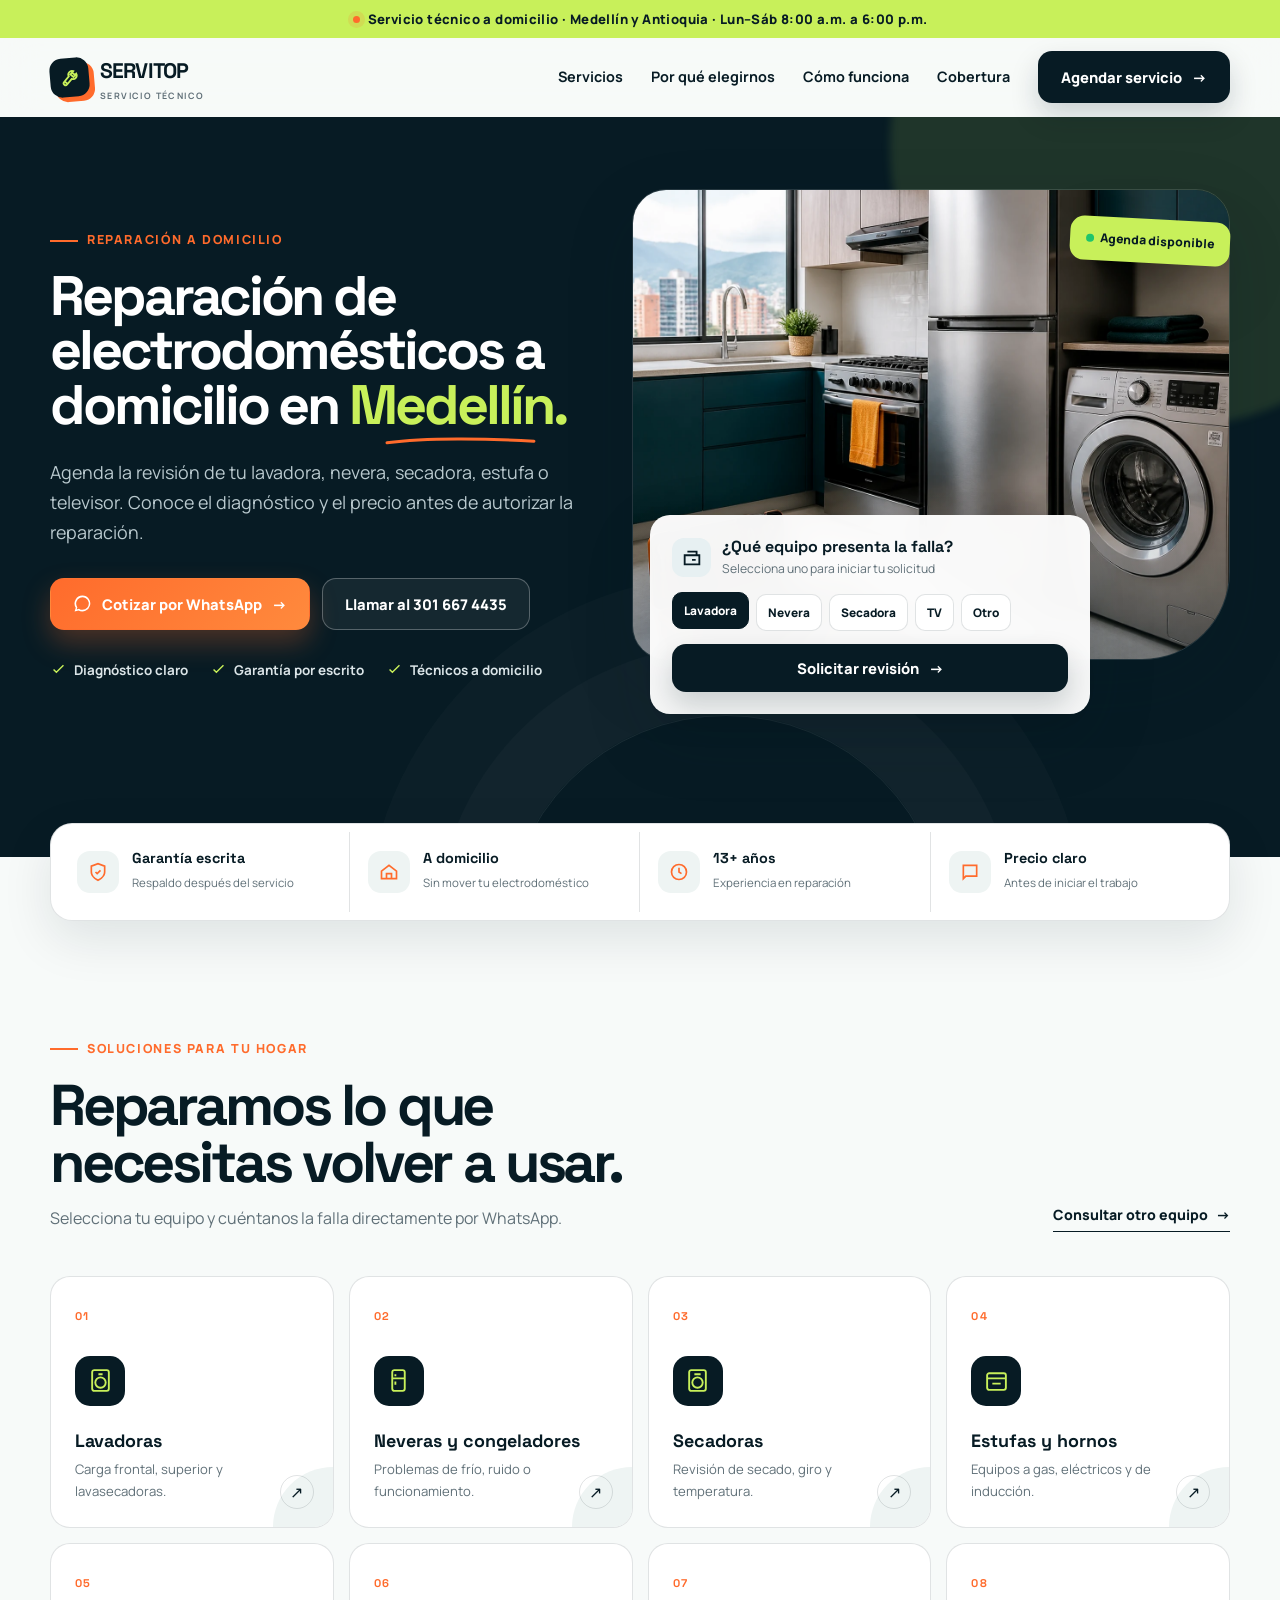
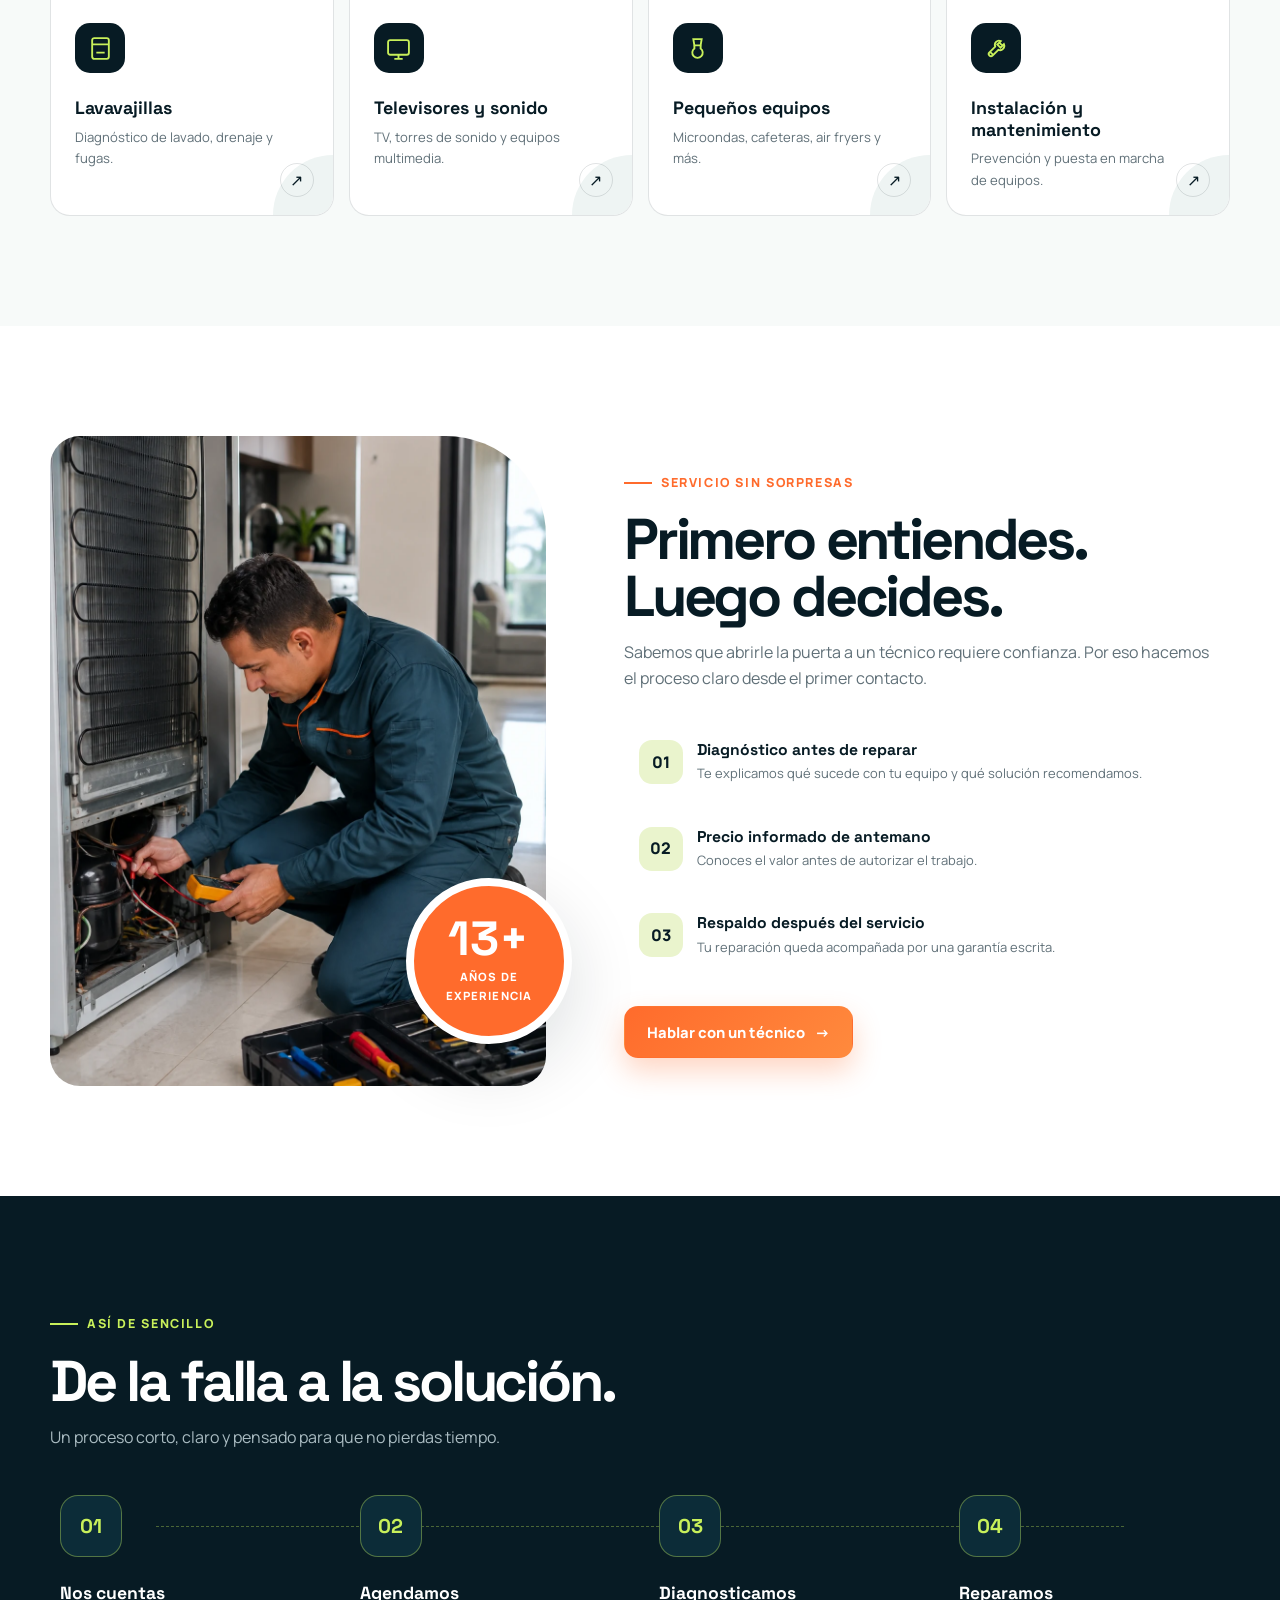
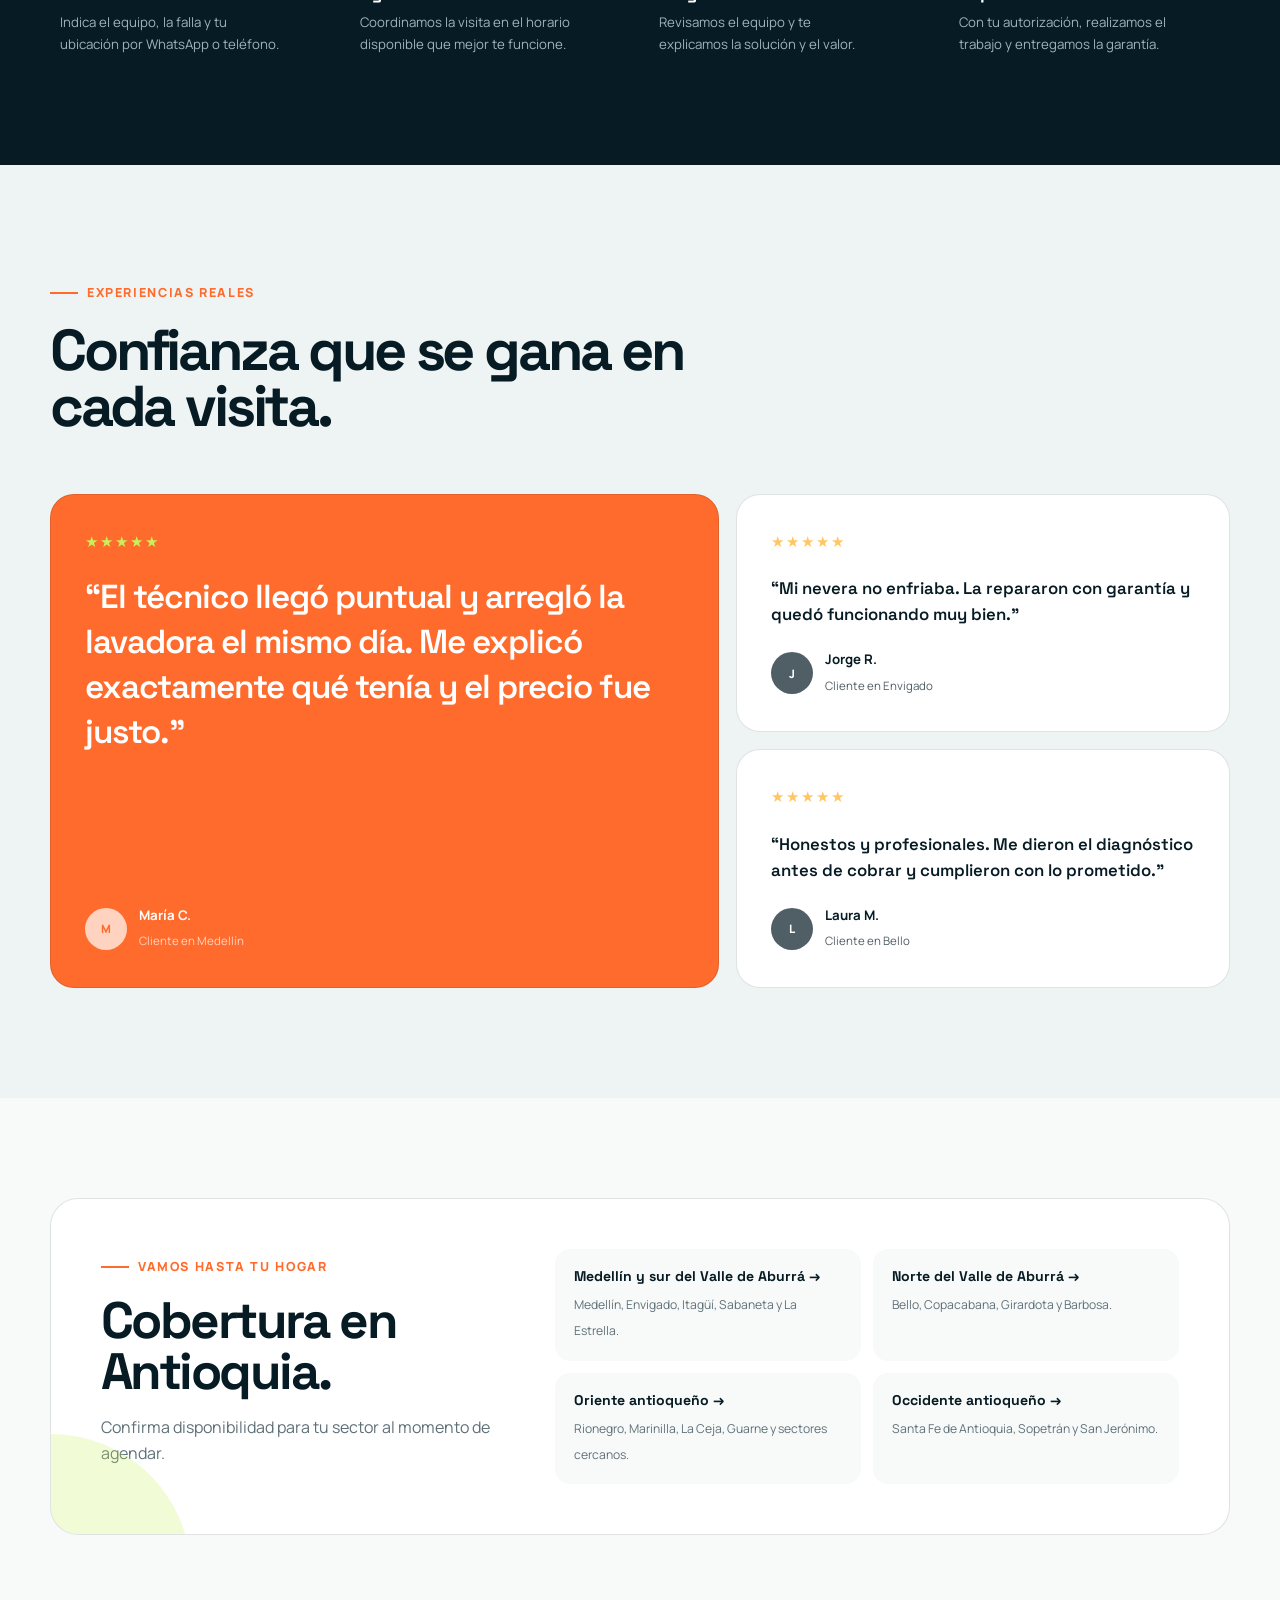
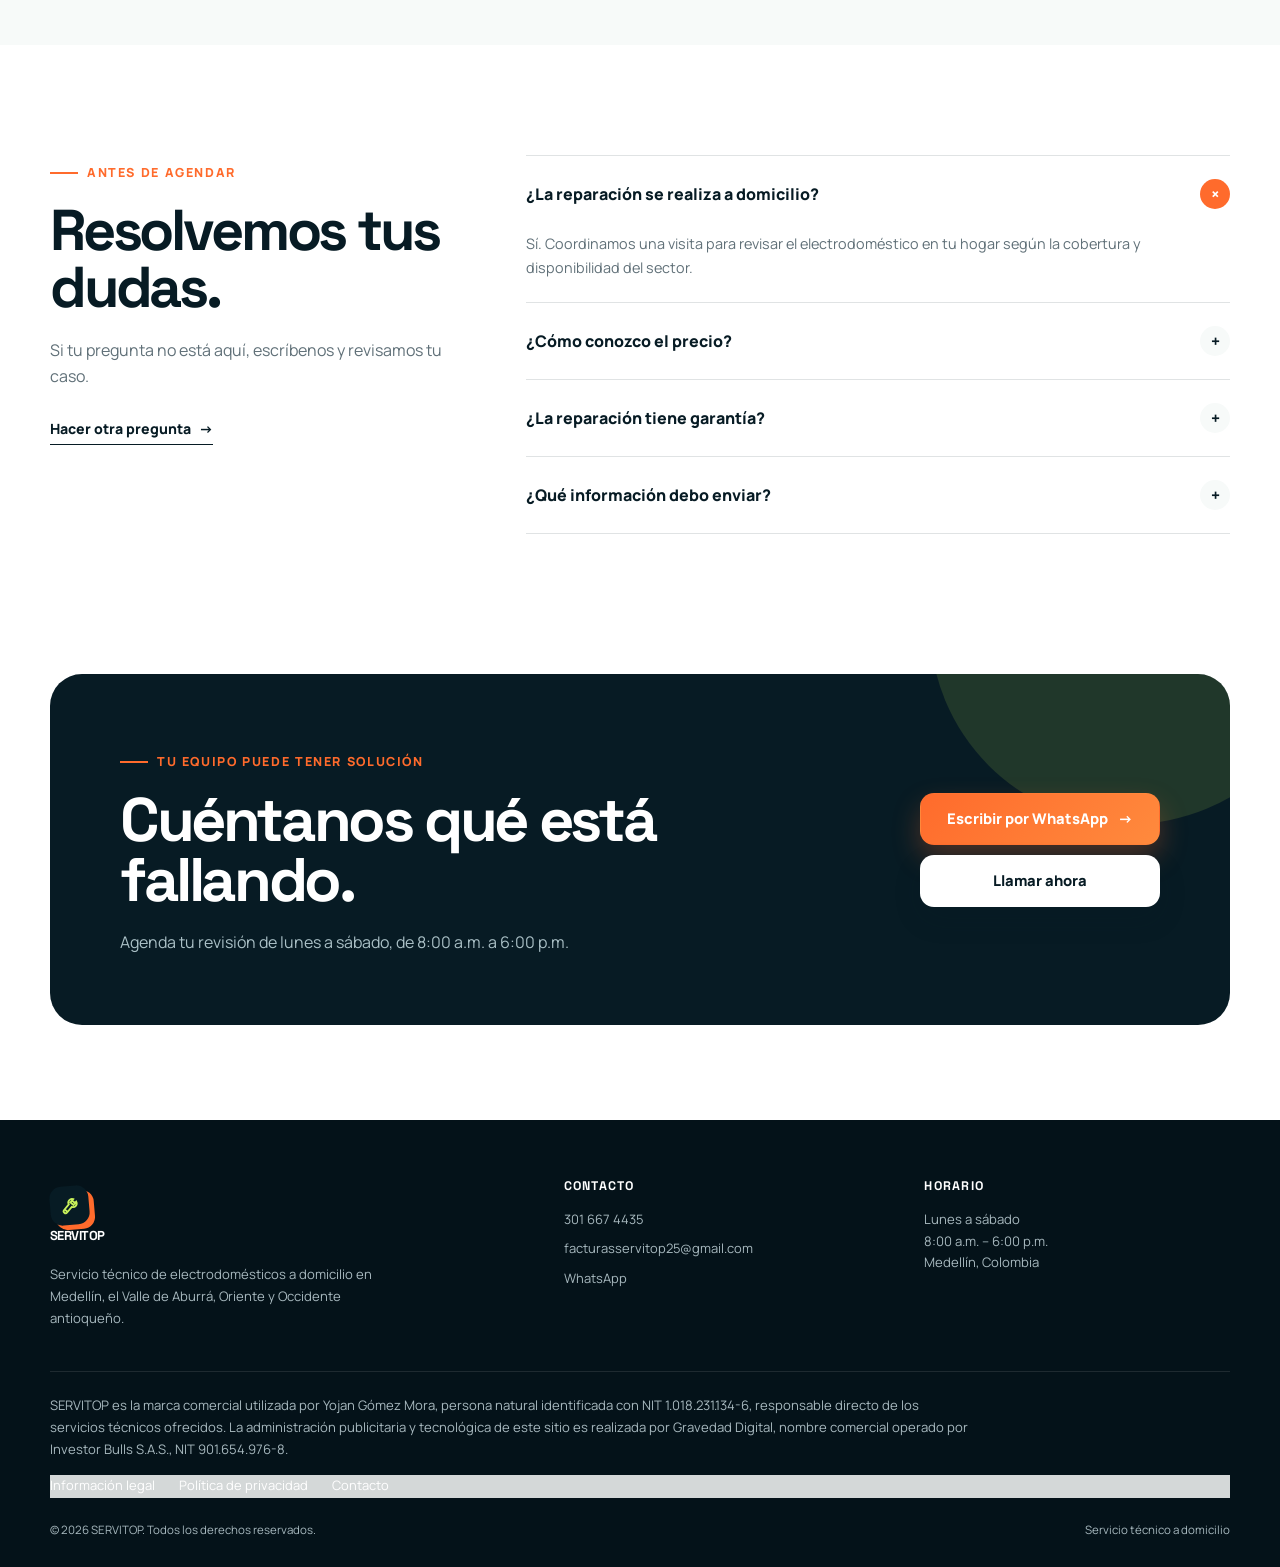
